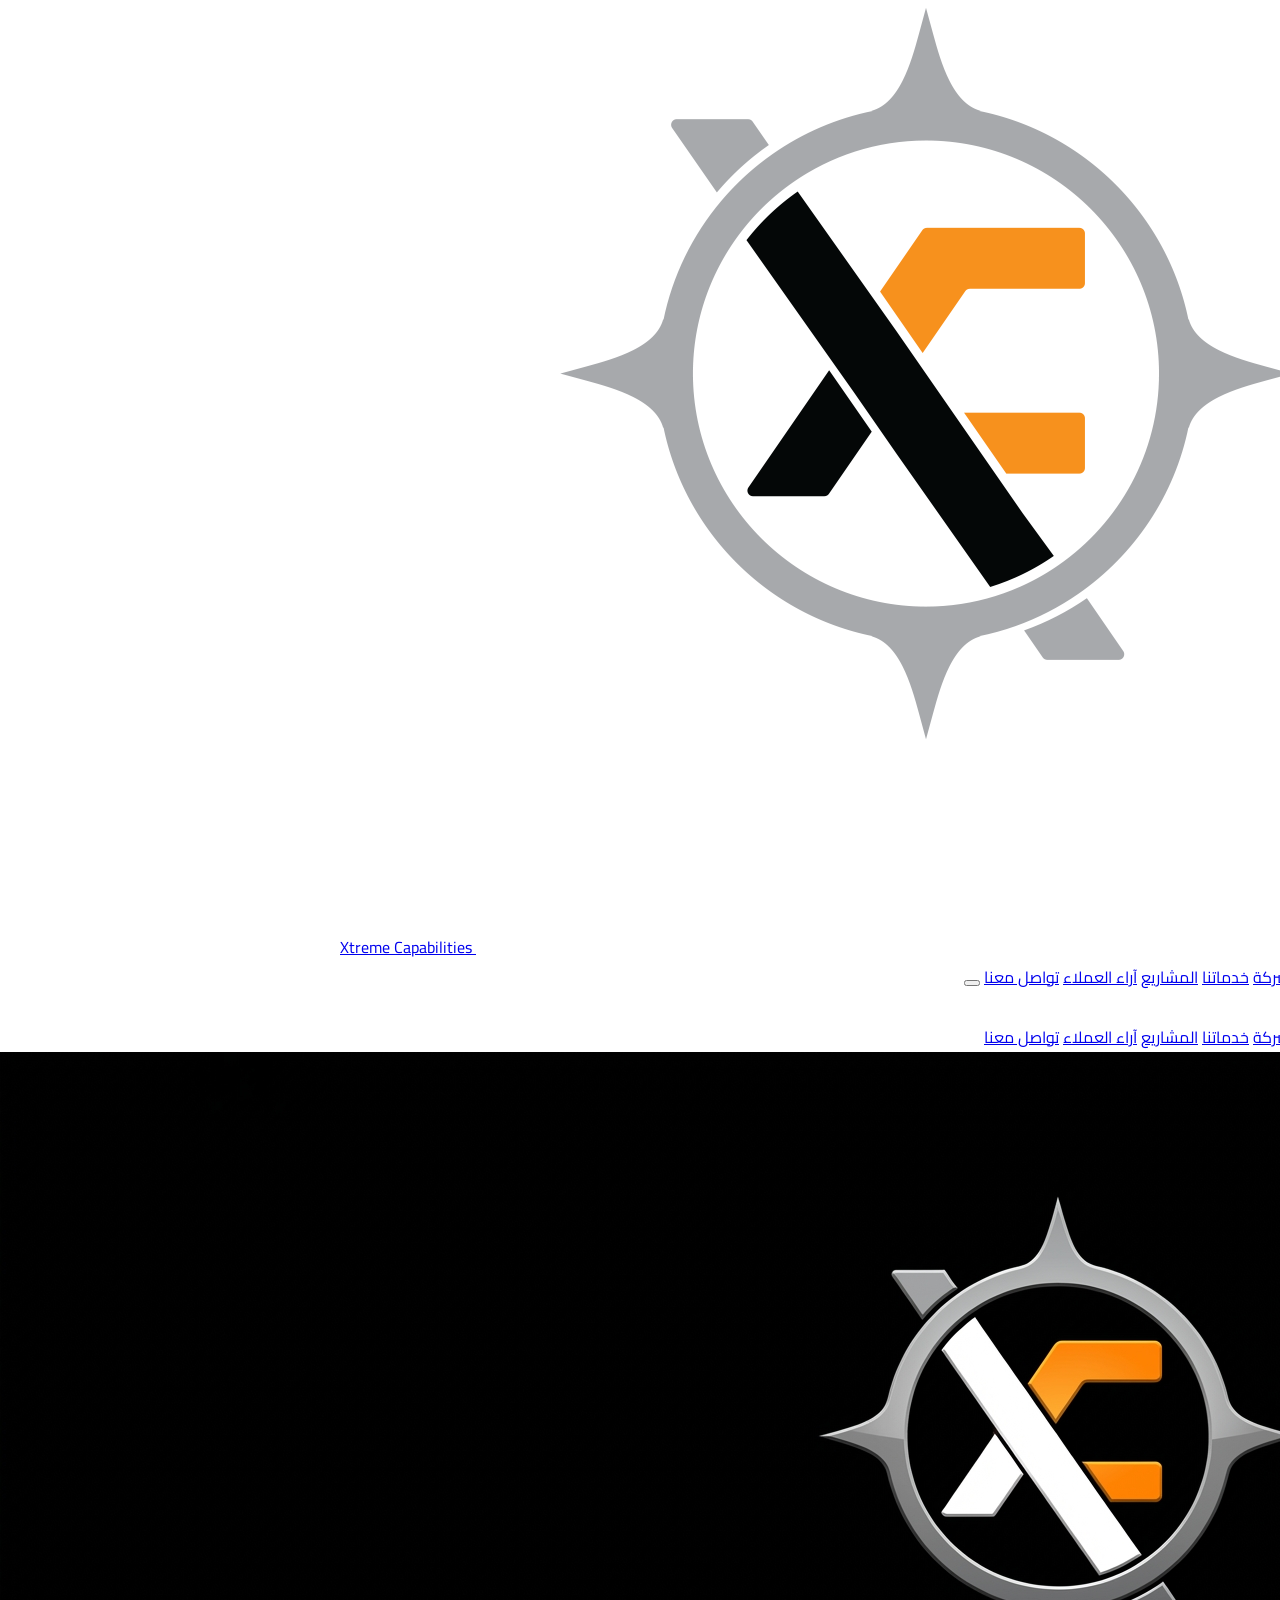
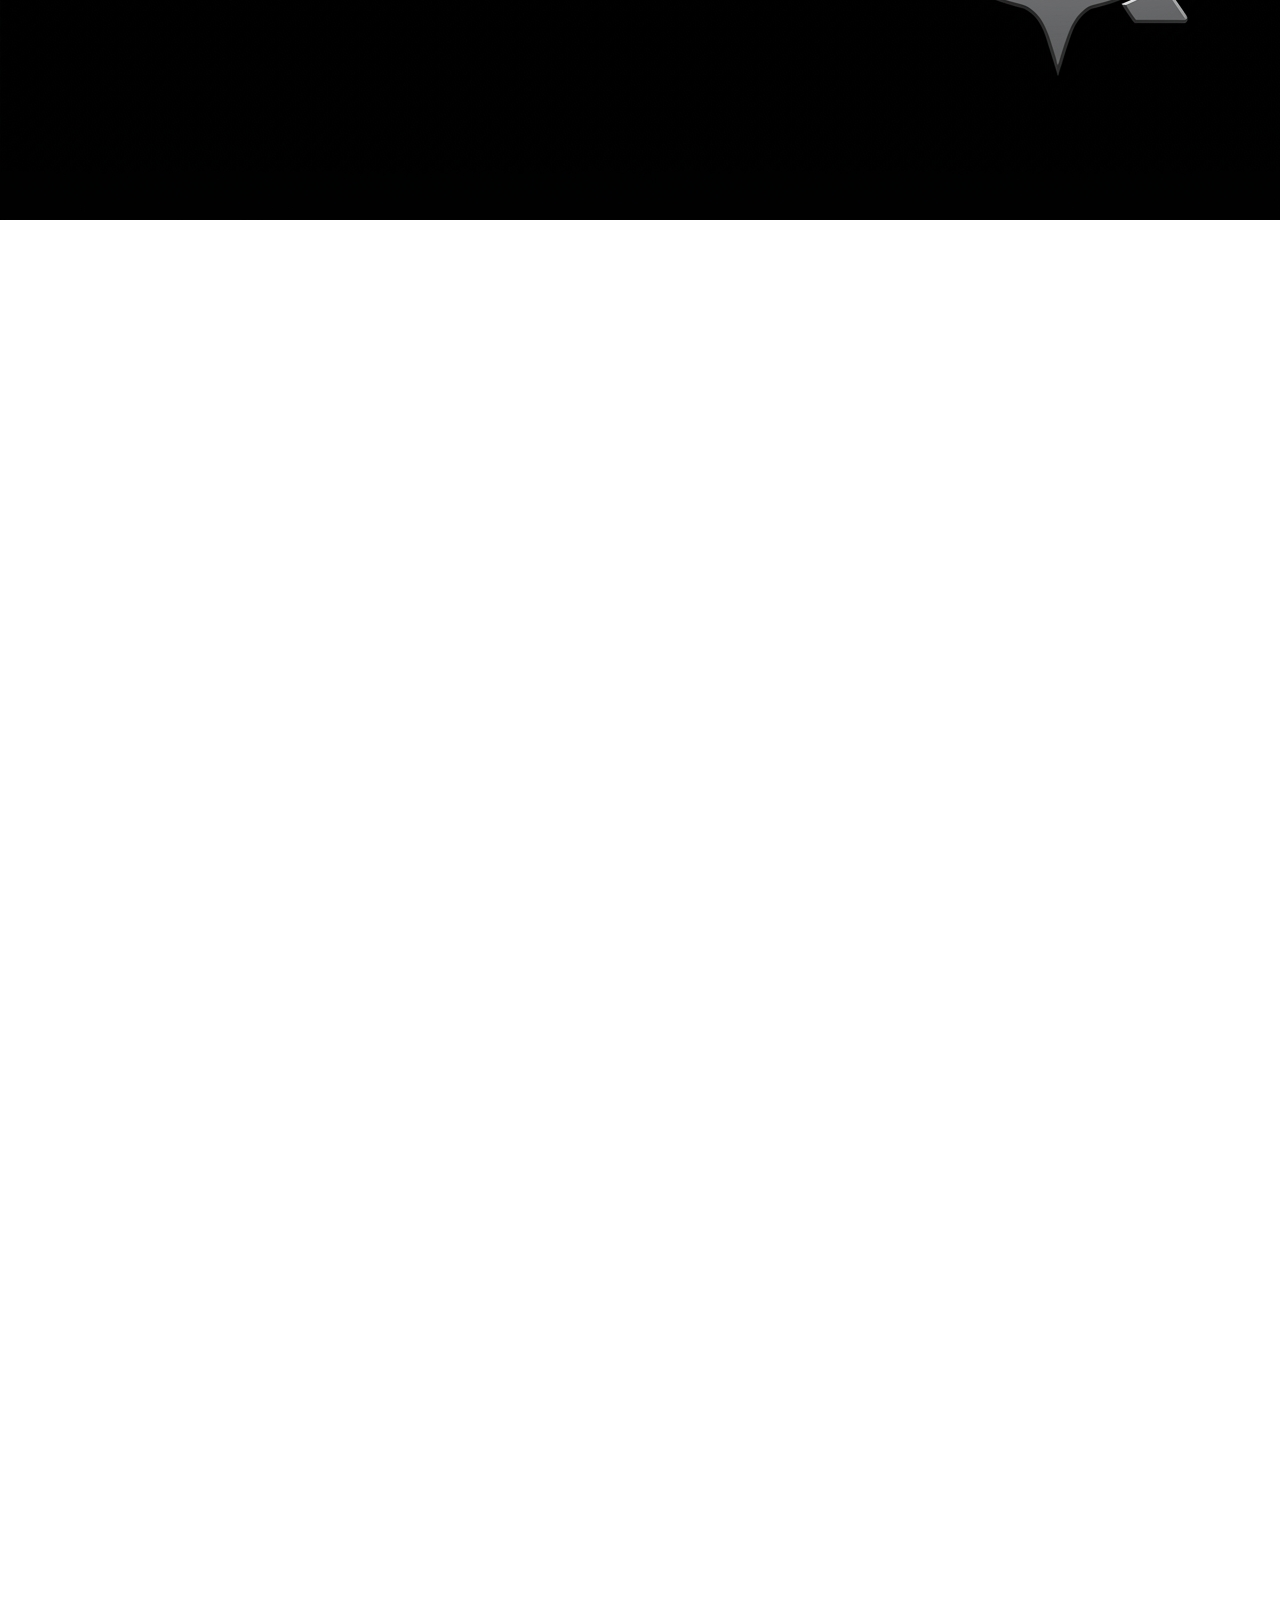
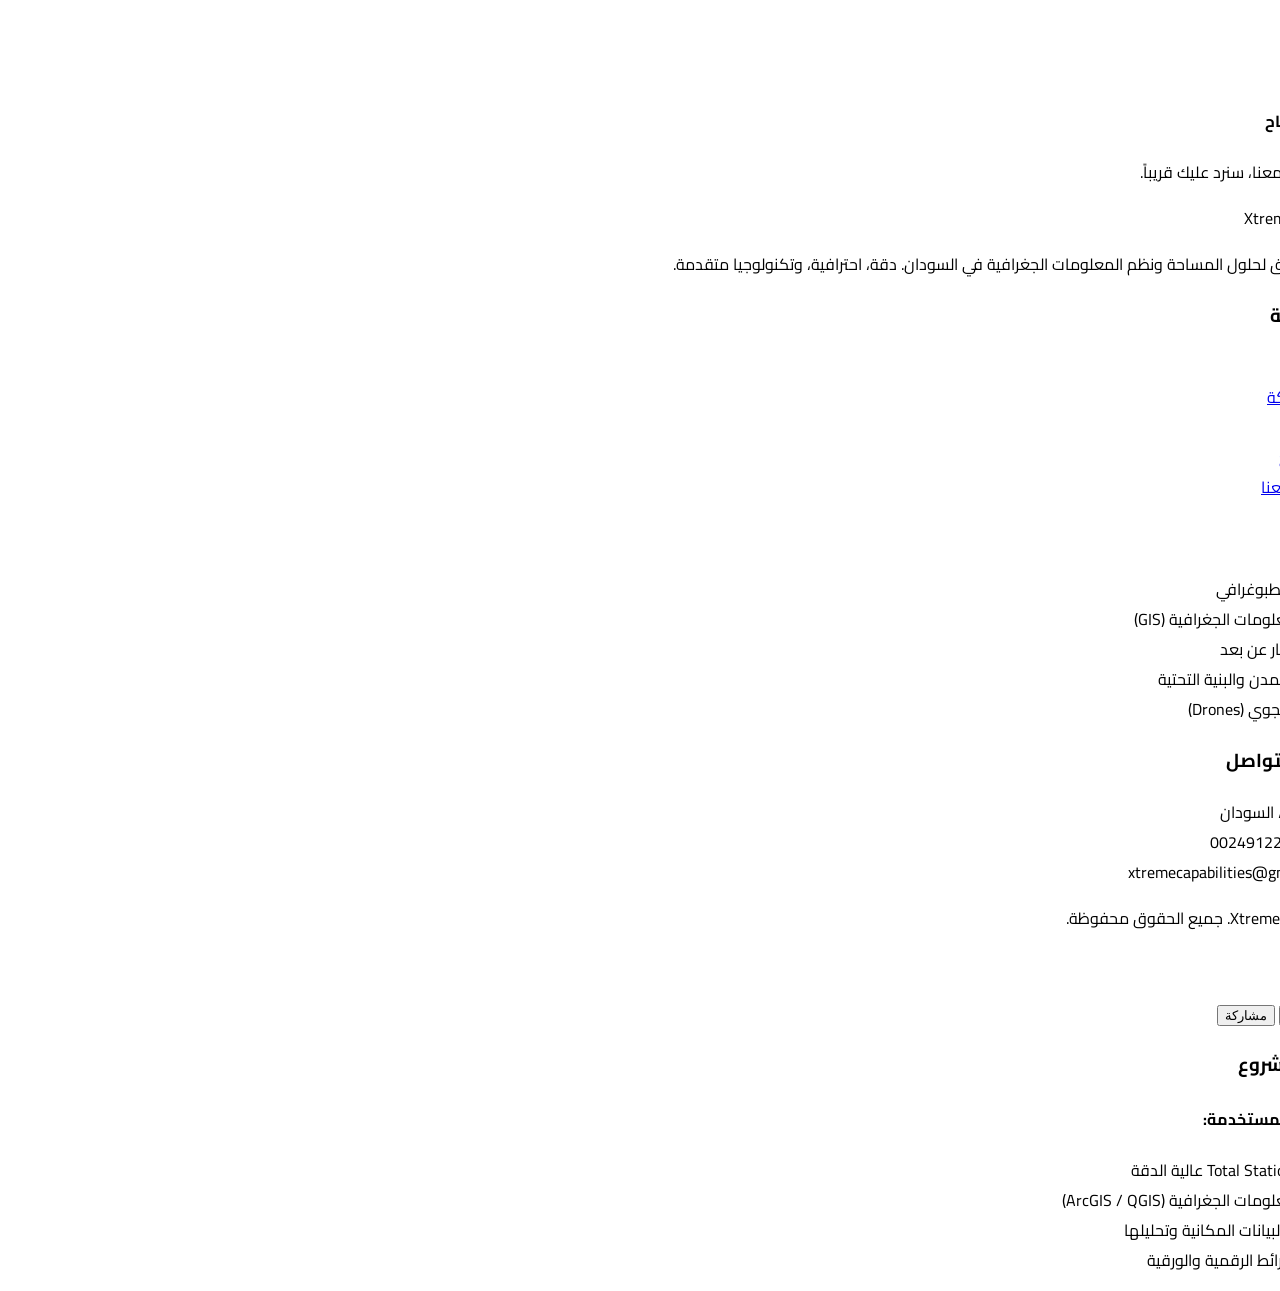
==== index.html @ cca434f8 "xc" ====
<!DOCTYPE html>
<html lang="ar" dir="rtl">
<head>
    <meta charset="UTF-8">
    <meta name="viewport" content="width=device-width, initial-scale=1.0">
    <title>Xtreme Capabilities - للمساحة ونظم المعلومات الجغرافية</title>
    
    <!-- Tailwind CSS -->
    <script src="https://cdn.tailwindcss.com"></script>
    <script>
        tailwind.config = {
            darkMode: 'class',
            theme: {
                extend: {
                    colors: {
                        blue: {
                            50: '#fff8ed',
                            100: '#ffefd6',
                            200: '#fed7aa',
                            300: '#fdba74',
                            400: '#fb923c',
                            500: '#f97316',
                            600: '#f49119', // Primary Orange
                            700: '#d67e12', // Darker Orange for hover
                            800: '#9a3412',
                            900: '#1f2937', // Dark Gray (replacing Navy Blue)
                        },
                        gray: {
                            50: '#f9fafb',
                            100: '#f3f4f6',
                            200: '#e5e7eb',
                            300: '#d1d5db',
                            400: '#aaa9ae', // The requested Gray
                            500: '#9ca3af',
                            600: '#4b5563',
                            700: '#374151',
                            800: '#1f2937',
                            900: '#111827',
                        }
                    }
                }
            }
        }
    </script>
    
    <!-- Google Fonts (Cairo) -->
    <link rel="preconnect" href="https://fonts.googleapis.com">
    <link rel="preconnect" href="https://fonts.gstatic.com" crossorigin>
    <link href="https://fonts.googleapis.com/css2?family=Cairo:wght@300;400;600;700;900&display=swap" rel="stylesheet">
    
    <!-- Custom Styles -->
    <link rel="stylesheet" href="style.css">
    
    <!-- Lucide Icons -->
    <script src="https://unpkg.com/lucide@latest"></script>
</head>
<body class="font-cairo text-gray-900 dark:text-white bg-white dark:bg-gray-950 overflow-x-hidden transition-colors duration-300">

    <!-- Header -->
    <header id="main-header" class="fixed top-0 left-0 right-0 z-50 transition-all duration-300 py-4 bg-white/90 dark:bg-gray-900/90 backdrop-blur-md">
        <div class="container mx-auto px-4 flex justify-between items-center">
            <a href="#" class="flex items-center gap-2 font-bold text-2xl text-blue-900 dark:text-white">
                <img src="logo.png" alt="Xtreme Capabilities" class="h-12 w-auto object-contain">
                <span>Xtreme Capabilities</span>
            </a>

            <!-- Desktop Nav -->
            <nav class="hidden md:flex items-center gap-8">
                <a href="#hero" class="nav-link text-gray-700 hover:text-blue-600 dark:text-gray-300 dark:hover:text-blue-500 font-medium transition-colors relative group">الرئيسية</a>
                <a href="#about" class="nav-link text-gray-700 hover:text-blue-600 dark:text-gray-300 dark:hover:text-blue-500 font-medium transition-colors relative group">عن الشركة</a>
                <a href="#services" class="nav-link text-gray-700 hover:text-blue-600 dark:text-gray-300 dark:hover:text-blue-500 font-medium transition-colors relative group">خدماتنا</a>
                <a href="#projects" class="nav-link text-gray-700 hover:text-blue-600 dark:text-gray-300 dark:hover:text-blue-500 font-medium transition-colors relative group">المشاريع</a>
                <a href="#testimonials" class="nav-link text-gray-700 hover:text-blue-600 dark:text-gray-300 dark:hover:text-blue-500 font-medium transition-colors relative group">آراء العملاء</a>
                <a href="#contact" class="nav-link text-gray-700 hover:text-blue-600 dark:text-gray-300 dark:hover:text-blue-500 font-medium transition-colors relative group">تواصل معنا</a>
                
                <!-- Dark Mode Toggle -->
                <button id="theme-toggle" class="p-2 rounded-full bg-gray-100 dark:bg-gray-800 text-gray-700 dark:text-yellow-400 transition-colors hover:bg-gray-200 dark:hover:bg-gray-700">
                    <i data-lucide="moon" class="w-5 h-5"></i>
                </button>
            </nav>

            <!-- Mobile Menu Button -->
            <div class="flex items-center gap-4 md:hidden">
                <button id="theme-toggle-mobile" class="p-2 rounded-full bg-gray-100 dark:bg-gray-800 text-gray-700 dark:text-yellow-400 transition-colors">
                    <i data-lucide="moon" class="w-5 h-5"></i>
                </button>
                <button id="menu-btn" class="text-gray-700 dark:text-white p-2">
                    <i data-lucide="menu" class="w-6 h-6"></i>
                </button>
            </div>
        </div>

        <!-- Mobile Nav -->
        <div id="mobile-menu" class="hidden absolute top-full left-0 right-0 bg-white dark:bg-gray-900 shadow-lg overflow-hidden md:hidden transition-all duration-300 border-t dark:border-gray-800">
            <div class="flex flex-col p-4 gap-4">
                <a href="#hero" class="mobile-link text-gray-700 dark:text-gray-300 hover:text-blue-600 font-medium p-2 border-b border-gray-100 dark:border-gray-800">الرئيسية</a>
                <a href="#about" class="mobile-link text-gray-700 dark:text-gray-300 hover:text-blue-600 font-medium p-2 border-b border-gray-100 dark:border-gray-800">عن الشركة</a>
                <a href="#services" class="mobile-link text-gray-700 dark:text-gray-300 hover:text-blue-600 font-medium p-2 border-b border-gray-100 dark:border-gray-800">خدماتنا</a>
                <a href="#projects" class="mobile-link text-gray-700 dark:text-gray-300 hover:text-blue-600 font-medium p-2 border-b border-gray-100 dark:border-gray-800">المشاريع</a>
                <a href="#testimonials" class="mobile-link text-gray-700 dark:text-gray-300 hover:text-blue-600 font-medium p-2 border-b border-gray-100 dark:border-gray-800">آراء العملاء</a>
                <a href="#contact" class="mobile-link text-gray-700 dark:text-gray-300 hover:text-blue-600 font-medium p-2">تواصل معنا</a>
            </div>
        </div>
    </header>

    <!-- Hero Section -->
    <section id="hero" class="relative h-screen flex items-center justify-center overflow-hidden">
        <div class="absolute inset-0 z-0">
            <img src="1.jpg" alt="Xtreme Capabilities Surveying" class="w-full h-full object-cover">
            <div class="absolute inset-0 bg-gradient-to-b from-black/60 via-black/40 to-black/70"></div>
        </div>

        <div class="container mx-auto px-4 relative z-10 text-center text-white">
            <div class="reveal fade-up delay-200">
                <h1 class="text-4xl md:text-6xl lg:text-7xl font-bold mb-6 leading-tight">
                    <span class="text-blue-400">Xtreme</span> Capabilities
                    <br>
                    <span class="text-2xl md:text-4xl font-light mt-2 block">For Engineering</span>
                </h1>
            </div>

            <p class="reveal fade-up delay-400 text-lg md:text-2xl text-gray-200 max-w-3xl mx-auto mb-10 leading-relaxed">
                هندسة بلا حدود و إمكانيات بلا توقف
            </p>

            <div class="reveal fade-up delay-600 flex flex-col sm:flex-row gap-4 justify-center">
                <a href="#projects" class="px-8 py-4 bg-blue-600 hover:bg-blue-700 text-white rounded-full font-bold text-lg transition-all transform hover:scale-105 shadow-lg hover:shadow-blue-500/30">
                    استكشف مشاريعنا
                </a>
                <a href="#contact" class="px-8 py-4 bg-transparent border-2 border-white hover:bg-white hover:text-blue-900 text-white rounded-full font-bold text-lg transition-all transform hover:scale-105">
                    تواصل معنا
                </a>
            </div>
        </div>

        <div class="absolute bottom-10 left-1/2 transform -translate-x-1/2 z-10 animate-bounce">
            <a href="#about" class="text-white/70 hover:text-white transition-colors">
                <i data-lucide="arrow-down" class="w-8 h-8"></i>
            </a>
        </div>
    </section>

    <!-- About Section -->
    <section id="about" class="py-20 bg-gray-50 dark:bg-gray-900 overflow-hidden">
        <div class="container mx-auto px-4">
            <div class="flex flex-col lg:flex-row gap-12 items-center">
                <!-- Text Content -->
                <div class="lg:w-1/2 reveal fade-right">
                    <div class="flex items-center gap-2 mb-4">
                        <span class="w-12 h-1 bg-blue-600 rounded-full"></span>
                        <span class="text-blue-600 font-bold uppercase tracking-wider">من نحن</span>
                    </div>
                    <h2 class="text-3xl md:text-4xl font-bold text-gray-900 dark:text-white mb-6 leading-tight">
                        Xtreme Capabilities الهندسية
                    </h2>
                    <p class="text-gray-600 dark:text-gray-300 text-lg leading-relaxed mb-6 text-justify">
                        شركة متخصصة في توفير حلول المساحة الأرضية ونظم المعلومات الجغرافية (GIS) المتكاملة، وتخدم قطاعاً واسعاً من الوزارات، الجهات الحكومية، المنظمات، الشركات الكبرى، والأفراد في جميع ولايات السودان.
                    </p>
                    <p class="text-gray-600 dark:text-gray-300 text-lg leading-relaxed mb-8 text-justify">
                        تأسست شركتنا على مبدأ الدقة المطلقة والموثوقية الهندسية. نحن نوظف أحدث أجهزة المسح الأرضي المعتمدة ونُدمجها مع تقنيات GIS المتقدمة، لتقديم بيانات مكانية دقيقة يمكن الاعتماد عليها في مراحل التخطيط، التصميم، والتنفيذ لمشاريع البنية التحتية والتنمية المختلفة.
                    </p>

                    <!-- Vision Box -->
                    <div class="bg-white dark:bg-gray-800 p-6 rounded-2xl shadow-lg border-r-4 border-blue-600 relative overflow-hidden group hover:shadow-xl transition-shadow">
                        <div class="absolute top-0 left-0 w-24 h-24 bg-blue-50 dark:bg-blue-900/20 rounded-br-full -z-0 transition-transform group-hover:scale-150 duration-500"></div>
                        <div class="relative z-10">
                            <div class="flex items-center gap-3 mb-3">
                                <i data-lucide="target" class="w-6 h-6 text-blue-600"></i>
                                <h3 class="text-xl font-bold text-gray-900 dark:text-white">رؤيتنا</h3>
                            </div>
                            <p class="text-gray-700 dark:text-gray-300 leading-relaxed">
                                أن نكون الشريك الموثوق والرائد في تقديم حلول البيانات المكانية الذكية والمتقدمة التي تدعم التنمية المستدامة والنهوض بالقطاع الهندسي في جميع أنحاء السودان.
                            </p>
                        </div>
                    </div>
                </div>

                <!-- Features -->
                <div class="lg:w-1/2 w-full reveal fade-left">
                    <div class="grid grid-cols-1 gap-6">
                        <div class="bg-white dark:bg-gray-800 p-6 rounded-xl shadow-md hover:shadow-xl transition-all duration-300 flex items-start gap-4 hover:-translate-y-1">
                            <div class="bg-blue-50 dark:bg-blue-900/20 p-3 rounded-lg shrink-0">
                                <i data-lucide="compass" class="w-10 h-10 text-blue-500"></i>
                            </div>
                            <div>
                                <h4 class="text-xl font-bold text-gray-900 dark:text-white mb-2">دقة متناهية</h4>
                                <p class="text-gray-600 dark:text-gray-300">نستخدم أحدث أجهزة المسح لضمان أعلى درجات الدقة في البيانات المكانية.</p>
                            </div>
                        </div>
                        <div class="bg-white dark:bg-gray-800 p-6 rounded-xl shadow-md hover:shadow-xl transition-all duration-300 flex items-start gap-4 hover:-translate-y-1">
                            <div class="bg-blue-50 dark:bg-blue-900/20 p-3 rounded-lg shrink-0">
                                <i data-lucide="layers" class="w-10 h-10 text-blue-500"></i>
                            </div>
                            <div>
                                <h4 class="text-xl font-bold text-gray-900 dark:text-white mb-2">تقنيات متكاملة</h4>
                                <p class="text-gray-600 dark:text-gray-300">دمج المسح الأرضي مع نظم المعلومات الجغرافية (GIS) لحلول شاملة.</p>
                            </div>
                        </div>
                        <div class="bg-white dark:bg-gray-800 p-6 rounded-xl shadow-md hover:shadow-xl transition-all duration-300 flex items-start gap-4 hover:-translate-y-1">
                            <div class="bg-blue-50 dark:bg-blue-900/20 p-3 rounded-lg shrink-0">
                                <i data-lucide="check-circle" class="w-10 h-10 text-blue-500"></i>
                            </div>
                            <div>
                                <h4 class="text-xl font-bold text-gray-900 dark:text-white mb-2">موثوقية هندسية</h4>
                                <p class="text-gray-600 dark:text-gray-300">فريق من الخبراء والمتخصصين لضمان جودة وموثوقية المخرجات.</p>
                            </div>
                        </div>
                    </div>
                </div>
            </div>

            <!-- Strategic Pillars (Mission, Values, Goals) -->
            <div class="mt-20 grid grid-cols-1 md:grid-cols-3 gap-8">
                <!-- Mission -->
                <div class="reveal fade-up delay-100 bg-white dark:bg-gray-800 p-8 rounded-2xl shadow-lg border-t-4 border-blue-600 hover:shadow-xl transition-all duration-300 group">
                    <div class="w-14 h-14 bg-blue-50 dark:bg-blue-900/20 rounded-full flex items-center justify-center mb-6 group-hover:bg-blue-600 transition-colors">
                        <i data-lucide="flag" class="w-7 h-7 text-blue-600 group-hover:text-white transition-colors"></i>
                    </div>
                    <h3 class="text-2xl font-bold text-gray-900 dark:text-white mb-4">الرسالة</h3>
                    <p class="text-gray-600 dark:text-gray-300 leading-relaxed">
                        تزويد عملائنا بأدق البيانات المكانية وخدمات GIS المبتكرة والموثوقة، من خلال فريق عمل هندسي متخصص والالتزام بأعلى معايير الجودة العالمية والمحلية.
                    </p>
                </div>

                <!-- Values -->
                <div class="reveal fade-up delay-200 bg-white dark:bg-gray-800 p-8 rounded-2xl shadow-lg border-t-4 border-blue-600 hover:shadow-xl transition-all duration-300 group">
                    <div class="w-14 h-14 bg-blue-50 dark:bg-blue-900/20 rounded-full flex items-center justify-center mb-6 group-hover:bg-blue-600 transition-colors">
                        <i data-lucide="diamond" class="w-7 h-7 text-blue-600 group-hover:text-white transition-colors"></i>
                    </div>
                    <h3 class="text-2xl font-bold text-gray-900 dark:text-white mb-4">قيمنا</h3>
                    <ul class="space-y-3 text-gray-600 dark:text-gray-300">
                        <li class="flex items-start gap-2">
                            <i data-lucide="check" class="w-5 h-5 text-blue-500 mt-1 shrink-0"></i>
                            <span><strong>الدقة:</strong> التزام مطلق بالمعايير الهندسية.</span>
                        </li>
                        <li class="flex items-start gap-2">
                            <i data-lucide="check" class="w-5 h-5 text-blue-500 mt-1 shrink-0"></i>
                            <span><strong>الانتشار:</strong> تقديم الخدمات في جميع ولايات السودان.</span>
                        </li>
                        <li class="flex items-start gap-2">
                            <i data-lucide="check" class="w-5 h-5 text-blue-500 mt-1 shrink-0"></i>
                            <span><strong>الموثوقية:</strong> نتائج يمكن الاعتماد عليها.</span>
                        </li>
                        <li class="flex items-start gap-2">
                            <i data-lucide="check" class="w-5 h-5 text-blue-500 mt-1 shrink-0"></i>
                            <span><strong>الشراكة:</strong> العمل يداً بيد مع العميل.</span>
                        </li>
                    </ul>
                </div>

                <!-- Strategic Goals -->
                <div class="reveal fade-up delay-300 bg-white dark:bg-gray-800 p-8 rounded-2xl shadow-lg border-t-4 border-blue-600 hover:shadow-xl transition-all duration-300 group">
                    <div class="w-14 h-14 bg-blue-50 dark:bg-blue-900/20 rounded-full flex items-center justify-center mb-6 group-hover:bg-blue-600 transition-colors">
                        <i data-lucide="trending-up" class="w-7 h-7 text-blue-600 group-hover:text-white transition-colors"></i>
                    </div>
                    <h3 class="text-2xl font-bold text-gray-900 dark:text-white mb-4">الأهداف الاستراتيجية</h3>
                    <ul class="space-y-3 text-gray-600 dark:text-gray-300">
                        <li class="flex items-start gap-2">
                            <i data-lucide="target" class="w-5 h-5 text-blue-500 mt-1 shrink-0"></i>
                            <span><strong>الريادة التقنية:</strong> قيادة الابتكار وتبني أحدث التقنيات.</span>
                        </li>
                        <li class="flex items-start gap-2">
                            <i data-lucide="target" class="w-5 h-5 text-blue-500 mt-1 shrink-0"></i>
                            <span><strong>الأداء الفائق:</strong> تحقيق أعلى مستويات الكفاءة والجودة.</span>
                        </li>
                        <li class="flex items-start gap-2">
                            <i data-lucide="target" class="w-5 h-5 text-blue-500 mt-1 shrink-0"></i>
                            <span><strong>تطوير الكفاءات:</strong> رفع مهارات الكوادر الهندسية.</span>
                        </li>
                    </ul>
                </div>
            </div>

        </div>
    </section>

    <!-- Services Section -->
    <section id="services" class="py-20 bg-white dark:bg-gray-950">
        <div class="container mx-auto px-4">
            <div class="text-center mb-16 reveal fade-up">
                <span class="text-blue-600 font-bold uppercase tracking-wider">خدماتنا</span>
                <h2 class="text-3xl md:text-5xl font-bold text-gray-900 dark:text-white mt-2 mb-4">ماذا نقدم</h2>
                <div class="w-24 h-1 bg-blue-600 mx-auto rounded-full"></div>
            </div>
            
            <div class="grid grid-cols-1 md:grid-cols-2 lg:grid-cols-4 gap-8">
                <!-- Service 1 -->
                <div class="reveal fade-up delay-100 p-8 bg-gray-50 dark:bg-gray-800 rounded-xl hover:bg-blue-50 dark:hover:bg-gray-700 transition-colors border border-gray-100 dark:border-gray-700 hover:border-blue-100 text-center group">
                    <div class="w-16 h-16 bg-white dark:bg-gray-700 rounded-full shadow-md flex items-center justify-center mx-auto mb-6 group-hover:scale-110 transition-transform">
                        <i data-lucide="map-pin" class="w-8 h-8 text-blue-600"></i>
                    </div>
                    <h3 class="text-xl font-bold text-gray-900 dark:text-white mb-3">المسح الأرضي</h3>
                    <p class="text-gray-600 dark:text-gray-300">استخدام أحدث أجهزة Total Station و GPS لدقة عالية.</p>
                </div>
                <!-- Service 2 -->
                <div class="reveal fade-up delay-200 p-8 bg-gray-50 dark:bg-gray-800 rounded-xl hover:bg-blue-50 dark:hover:bg-gray-700 transition-colors border border-gray-100 dark:border-gray-700 hover:border-blue-100 text-center group">
                    <div class="w-16 h-16 bg-white dark:bg-gray-700 rounded-full shadow-md flex items-center justify-center mx-auto mb-6 group-hover:scale-110 transition-transform">
                        <i data-lucide="globe" class="w-8 h-8 text-blue-600"></i>
                    </div>
                    <h3 class="text-xl font-bold text-gray-900 dark:text-white mb-3">نظم GIS</h3>
                    <p class="text-gray-600 dark:text-gray-300">بناء قواعد بيانات جغرافية وتحليل مكاني متقدم.</p>
                </div>
                <!-- Service 3 -->
                <div class="reveal fade-up delay-300 p-8 bg-gray-50 dark:bg-gray-800 rounded-xl hover:bg-blue-50 dark:hover:bg-gray-700 transition-colors border border-gray-100 dark:border-gray-700 hover:border-blue-100 text-center group">
                    <div class="w-16 h-16 bg-white dark:bg-gray-700 rounded-full shadow-md flex items-center justify-center mx-auto mb-6 group-hover:scale-110 transition-transform">
                        <i data-lucide="satellite" class="w-8 h-8 text-blue-600"></i>
                    </div>
                    <h3 class="text-xl font-bold text-gray-900 dark:text-white mb-3">الاستشعار عن بعد</h3>
                    <p class="text-gray-600 dark:text-gray-300">تحليل صور الأقمار الصناعية والمسح الجوي.</p>
                </div>
                <!-- Service 4 -->
                <div class="reveal fade-up delay-400 p-8 bg-gray-50 dark:bg-gray-800 rounded-xl hover:bg-blue-50 dark:hover:bg-gray-700 transition-colors border border-gray-100 dark:border-gray-700 hover:border-blue-100 text-center group">
                    <div class="w-16 h-16 bg-white dark:bg-gray-700 rounded-full shadow-md flex items-center justify-center mx-auto mb-6 group-hover:scale-110 transition-transform">
                        <i data-lucide="hard-hat" class="w-8 h-8 text-blue-600"></i>
                    </div>
                    <h3 class="text-xl font-bold text-gray-900 dark:text-white mb-3">الاستشارات الهندسية</h3>
                    <p class="text-gray-600 dark:text-gray-300">دعم فني واستشاري لمشاريع البنية التحتية.</p>
                </div>
            </div>
        </div>
    </section>

    <!-- Projects Section -->
    <section id="projects" class="py-20 bg-white dark:bg-gray-950">
        <div class="container mx-auto px-4">
            <div class="text-center mb-16 reveal fade-up">
                <span class="text-blue-600 font-bold uppercase tracking-wider">أعمالنا</span>
                <h2 class="text-3xl md:text-5xl font-bold text-gray-900 dark:text-white mt-2 mb-4">مشاريع مميزة</h2>
                <div class="w-24 h-1 bg-blue-600 mx-auto rounded-full"></div>
                <p class="text-gray-600 dark:text-gray-300 mt-6 max-w-2xl mx-auto text-lg">
                    نماذج من مشاريعنا الناجحة في مجالات المساحة، نظم المعلومات الجغرافية، والتخطيط العمراني.
                </p>
            </div>

            <!-- Projects Grid Container (Populated by JS) -->
            <div id="projects-grid" class="grid grid-cols-1 md:grid-cols-2 lg:grid-cols-3 gap-8">
                <!-- Projects will be inserted here by script.js -->
            </div>

            <div class="text-center mt-12 reveal fade-up">
                <a href="projects.html" class="inline-block px-8 py-3 border-2 border-blue-600 text-blue-600 rounded-full font-bold hover:bg-blue-600 hover:text-white transition-all duration-300">
                    عرض جميع المشاريع
                </a>
            </div>
        </div>
    </section>

    <!-- Testimonials Section -->
    <section id="testimonials" class="py-20 bg-blue-900 text-white relative overflow-hidden">
        <!-- Decorative Elements -->
        <div class="absolute top-0 left-0 w-64 h-64 bg-blue-500/20 rounded-full blur-3xl -translate-x-1/2 -translate-y-1/2"></div>
        <div class="absolute bottom-0 right-0 w-96 h-96 bg-purple-500/20 rounded-full blur-3xl translate-x-1/3 translate-y-1/3"></div>

        <div class="container mx-auto px-4 relative z-10">
            <div class="text-center mb-16 reveal fade-up">
                <span class="text-blue-300 font-bold uppercase tracking-wider">شهادات</span>
                <h2 class="text-3xl md:text-5xl font-bold mt-2 mb-4">ماذا يقول عملاؤنا</h2>
                <div class="w-24 h-1 bg-blue-400 mx-auto rounded-full"></div>
            </div>

            <!-- Testimonials Grid (Populated by JS) -->
            <div id="testimonials-grid" class="grid grid-cols-1 md:grid-cols-3 gap-8">
                <!-- Testimonials will be inserted here by script.js -->
            </div>
        </div>
    </section>

    <!-- Contact Section -->
    <section id="contact" class="py-20 bg-gray-50 dark:bg-gray-900">
        <div class="container mx-auto px-4">
            <div class="text-center mb-16 reveal fade-up">
                <span class="text-blue-600 font-bold uppercase tracking-wider">تواصل معنا</span>
                <h2 class="text-3xl md:text-5xl font-bold text-gray-900 dark:text-white mt-2 mb-4">نحن هنا لخدمتك</h2>
                <div class="w-24 h-1 bg-blue-600 mx-auto rounded-full"></div>
                <p class="text-gray-600 dark:text-gray-300 mt-6 max-w-2xl mx-auto text-lg">
                    هل لديك استفسار أو ترغب في بدء مشروع جديد؟ لا تتردد في التواصل معنا.
                </p>
            </div>

            <div class="grid grid-cols-1 lg:grid-cols-2 gap-12 items-start">
                <!-- Contact Info -->
                <div class="reveal fade-right space-y-8">
                    <div class="bg-white dark:bg-gray-800 p-8 rounded-2xl shadow-lg border border-gray-100 dark:border-gray-700">
                        <h3 class="text-2xl font-bold text-gray-900 dark:text-white mb-6">معلومات الاتصال</h3>
                        
                        <div class="space-y-6">
                            <div class="flex items-start gap-4">
                                <div class="w-12 h-12 bg-blue-50 dark:bg-blue-900/20 rounded-full flex items-center justify-center shrink-0">
                                    <i data-lucide="map-pin" class="w-6 h-6 text-blue-600"></i>
                                </div>
                                <div>
                                    <h4 class="font-bold text-gray-900 dark:text-white mb-1">العنوان</h4>
                                    <p class="text-gray-600 dark:text-gray-300">الخرطوم، السودان</p>
                                </div>
                            </div>

                            <div class="flex items-start gap-4">
                                <div class="w-12 h-12 bg-blue-50 dark:bg-blue-900/20 rounded-full flex items-center justify-center shrink-0">
                                    <i data-lucide="phone" class="w-6 h-6 text-blue-600"></i>
                                </div>
                                <div>
                                    <h4 class="font-bold text-gray-900 dark:text-white mb-1">الهاتف</h4>
                                    <p class="text-gray-600 dark:text-gray-300" dir="ltr">00249122477299</p>
                                    <p class="text-gray-600 dark:text-gray-300" dir="ltr">00249922719000</p>
                                </div>
                            </div>

                            <div class="flex items-start gap-4">
                                <div class="w-12 h-12 bg-blue-50 dark:bg-blue-900/20 rounded-full flex items-center justify-center shrink-0">
                                    <i data-lucide="mail" class="w-6 h-6 text-blue-600"></i>
                                </div>
                                <div>
                                    <h4 class="font-bold text-gray-900 dark:text-white mb-1">البريد الإلكتروني</h4>
                                    <p class="text-gray-600 dark:text-gray-300">xtremecapabilities@gmail.com</p>
                                </div>
                            </div>
                        </div>

                        <div class="mt-8 pt-8 border-t border-gray-100 dark:border-gray-700">
                            <h4 class="font-bold text-gray-900 dark:text-white mb-4">تابعنا على</h4>
                            <div class="flex gap-4">
                                <a href="#" class="w-10 h-10 bg-gray-100 dark:bg-gray-700 rounded-full flex items-center justify-center hover:bg-blue-600 hover:text-white transition-all">
                                    <i data-lucide="facebook" class="w-5 h-5"></i>
                                </a>
                                <a href="#" class="w-10 h-10 bg-gray-100 dark:bg-gray-700 rounded-full flex items-center justify-center hover:bg-blue-400 hover:text-white transition-all">
                                    <i data-lucide="twitter" class="w-5 h-5"></i>
                                </a>
                                <a href="#" class="w-10 h-10 bg-gray-100 dark:bg-gray-700 rounded-full flex items-center justify-center hover:bg-blue-700 hover:text-white transition-all">
                                    <i data-lucide="linkedin" class="w-5 h-5"></i>
                                </a>
                            </div>
                        </div>
                    </div>
                </div>

                <!-- Contact Form -->
                <div class="reveal fade-left bg-white dark:bg-gray-800 p-8 rounded-2xl shadow-lg border border-gray-100 dark:border-gray-700">
                    <h3 class="text-2xl font-bold text-gray-900 dark:text-white mb-6">أرسل لنا رسالة</h3>
                    <form id="contact-form" class="space-y-6">
                        <div class="grid grid-cols-1 md:grid-cols-2 gap-6">
                            <div>
                                <label for="name" class="block text-sm font-medium text-gray-700 dark:text-gray-300 mb-2">الاسم الكامل</label>
                                <input type="text" id="name" required class="w-full px-4 py-3 rounded-lg border border-gray-300 dark:border-gray-600 bg-white dark:bg-gray-700 text-gray-900 dark:text-white focus:border-blue-500 focus:ring-2 focus:ring-blue-200 outline-none transition-all" placeholder="أدخل اسمك">
                            </div>
                            <div>
                                <label for="email" class="block text-sm font-medium text-gray-700 dark:text-gray-300 mb-2">البريد الإلكتروني</label>
                                <input type="email" id="email" required class="w-full px-4 py-3 rounded-lg border border-gray-300 dark:border-gray-600 bg-white dark:bg-gray-700 text-gray-900 dark:text-white focus:border-blue-500 focus:ring-2 focus:ring-blue-200 outline-none transition-all" placeholder="example@domain.com">
                            </div>
                        </div>

                        <div>
                            <label for="subject" class="block text-sm font-medium text-gray-700 dark:text-gray-300 mb-2">الموضوع</label>
                            <input type="text" id="subject" required class="w-full px-4 py-3 rounded-lg border border-gray-300 dark:border-gray-600 bg-white dark:bg-gray-700 text-gray-900 dark:text-white focus:border-blue-500 focus:ring-2 focus:ring-blue-200 outline-none transition-all" placeholder="عنوان الرسالة">
                        </div>

                        <div>
                            <label for="message" class="block text-sm font-medium text-gray-700 dark:text-gray-300 mb-2">الرسالة</label>
                            <textarea id="message" rows="5" required class="w-full px-4 py-3 rounded-lg border border-gray-300 dark:border-gray-600 bg-white dark:bg-gray-700 text-gray-900 dark:text-white focus:border-blue-500 focus:ring-2 focus:ring-blue-200 outline-none transition-all resize-none" placeholder="اكتب رسالتك هنا..."></textarea>
                        </div>

                        <button type="submit" class="w-full bg-blue-600 text-white font-bold py-4 rounded-lg hover:bg-blue-700 transition-all transform hover:-translate-y-1 shadow-lg hover:shadow-blue-500/30 flex items-center justify-center gap-2">
                            <span>إرسال الرسالة</span>
                            <i data-lucide="send" class="w-5 h-5"></i>
                        </button>
                    </form>
                </div>
            </div>
        </div>
    </section>

    <!-- Toast Notification -->
    <div id="toast" class="fixed bottom-5 left-5 z-50 transform translate-y-20 opacity-0 transition-all duration-300">
        <div class="bg-white border-r-4 border-green-500 shadow-xl rounded-lg p-4 flex items-center gap-3 min-w-[300px]">
            <div class="bg-green-100 p-2 rounded-full text-green-600">
                <i data-lucide="check" class="w-5 h-5"></i>
            </div>
            <div>
                <h4 class="font-bold text-gray-900 text-sm">تم الإرسال بنجاح</h4>
                <p class="text-gray-600 text-xs mt-1">شكراً لتواصلك معنا، سنرد عليك قريباً.</p>
            </div>
        </div>
    </div>

    <!-- Footer -->
    <footer id="main-footer" class="bg-gray-900 text-white pt-20 pb-10">
        <div class="container mx-auto px-4">
            <div class="grid grid-cols-1 md:grid-cols-2 lg:grid-cols-4 gap-12 mb-16">
                <!-- Company Info -->
                <div>
                    <div class="flex items-center gap-2 font-bold text-2xl mb-6">
                        <span>Xtreme Capabilities</span>
                    </div>
                    <p class="text-gray-400 leading-relaxed mb-6">
                        شريكك الموثوق لحلول المساحة ونظم المعلومات الجغرافية في السودان. دقة، احترافية، وتكنولوجيا متقدمة.
                    </p>
                    <div class="flex gap-4">
                        <a href="https://www.facebook.com/share/17ptzoYyz5/" class="w-10 h-10 bg-gray-800 rounded-full flex items-center justify-center hover:bg-blue-600 transition-colors">
                            <i data-lucide="facebook" class="w-5 h-5"></i>
                        </a>
                        <a href="https://x.com/XCapabilities?t=4H-Mz2hVcWTWhCo-mgmi4Q&s=09" class="w-10 h-10 bg-gray-800 rounded-full flex items-center justify-center hover:bg-blue-400 transition-colors">
                            <i data-lucide="twitter" class="w-5 h-5"></i>
                        </a>
                        <a href="https://www.linkedin.com/company/xcapabilities/?viewAsMember=true" class="w-10 h-10 bg-gray-800 rounded-full flex items-center justify-center hover:bg-blue-700 transition-colors">
                            <i data-lucide="linkedin" class="w-5 h-5"></i>
                        </a>
                        <a href="#" class="w-10 h-10 bg-gray-800 rounded-full flex items-center justify-center hover:bg-pink-600 transition-colors">
                            <i data-lucide="instagram" class="w-5 h-5"></i>
                        </a>
                    </div>
                </div>

                <!-- Quick Links -->
                <div>
                    <h3 class="text-xl font-bold mb-6 border-b border-gray-800 pb-2 inline-block">روابط سريعة</h3>
                    <ul class="space-y-3">
                        <li><a href="#hero" class="text-gray-400 hover:text-blue-500 transition-colors">الرئيسية</a></li>
                        <li><a href="#about" class="text-gray-400 hover:text-blue-500 transition-colors">عن الشركة</a></li>
                        <li><a href="#services" class="text-gray-400 hover:text-blue-500 transition-colors">خدماتنا</a></li>
                        <li><a href="#projects" class="text-gray-400 hover:text-blue-500 transition-colors">المشاريع</a></li>
                        <li><a href="#contact" class="text-gray-400 hover:text-blue-500 transition-colors">تواصل معنا</a></li>
                    </ul>
                </div>

                <!-- Services -->
                <div>
                    <h3 class="text-xl font-bold mb-6 border-b border-gray-800 pb-2 inline-block">خدماتنا</h3>
                    <ul class="space-y-3">
                        <li class="text-gray-400">المسح الطبوغرافي</li>
                        <li class="text-gray-400">نظم المعلومات الجغرافية (GIS)</li>
                        <li class="text-gray-400">الاستشعار عن بعد</li>
                        <li class="text-gray-400">تخطيط المدن والبنية التحتية</li>
                        <li class="text-gray-400">المسح الجوي (Drones)</li>
                    </ul>
                </div>

                <!-- Contact Info -->
                <div>
                    <h3 class="text-xl font-bold mb-6 border-b border-gray-800 pb-2 inline-block">معلومات التواصل</h3>
                    <ul class="space-y-4">
                        <li class="flex items-start gap-3">
                            <i data-lucide="map-pin" class="w-5 h-5 text-blue-500 mt-1 shrink-0"></i>
                            <span class="text-gray-400">الخرطوم،  السودان</span>
                        </li>
                        <li class="flex items-center gap-3">
                            <i data-lucide="phone" class="w-5 h-5 text-blue-500 shrink-0"></i>
                            <span class="text-gray-400">00249122477299</span>
                        </li>
                        <li class="flex items-center gap-3">
                            <i data-lucide="mail" class="w-5 h-5 text-blue-500 shrink-0"></i>
                            <span class="text-gray-400">xtremecapabilities@gmail.com</span>
                        </li>
                    </ul>
                </div>
            </div>

            <div class="border-t border-gray-800 pt-8 text-center text-gray-500 text-sm">
                <p>&copy; <span id="year"></span> Xtreme Capabilities. جميع الحقوق محفوظة.</p>
            </div>
        </div>
    </footer>

    <!-- Project Detail Modal -->
    <div id="project-modal" class="fixed inset-0 z-50 hidden items-center justify-center p-4 bg-black/80 backdrop-blur-sm opacity-0 transition-opacity duration-300">
        <div class="bg-white dark:bg-gray-800 rounded-2xl overflow-hidden max-w-4xl w-full max-h-[90vh] flex flex-col shadow-2xl transform scale-90 transition-transform duration-300" id="modal-content">
            <!-- Image Header -->
            <div class="relative h-64 md:h-96 shrink-0">
                <img id="modal-image" src="" alt="" class="w-full h-full object-cover">
                <button id="close-modal" class="absolute top-4 left-4 p-2 bg-black/50 hover:bg-black/70 text-white rounded-full transition-colors">
                    <i data-lucide="x" class="w-6 h-6"></i>
                </button>
                <div class="absolute bottom-0 left-0 right-0 bg-gradient-to-t from-black/80 to-transparent p-6">
                    <span id="modal-category" class="inline-block px-3 py-1 bg-blue-600 text-white text-xs font-bold rounded-full mb-2"></span>
                    <h2 id="modal-title" class="text-3xl font-bold text-white"></h2>
                </div>
            </div>

            <!-- Content -->
            <div class="p-6 md:p-8 overflow-y-auto">
                <div class="flex justify-between items-center mb-6 border-b border-gray-100 dark:border-gray-700 pb-4">
                    <div class="flex gap-4">
                        <button id="favorite-btn" class="flex items-center gap-2 px-4 py-2 rounded-lg transition-colors bg-gray-100 dark:bg-gray-700 text-gray-600 dark:text-gray-300 hover:bg-gray-200 dark:hover:bg-gray-600">
                            <i data-lucide="heart" class="w-5 h-5"></i>
                            <span id="favorite-text">إضافة للمفضلة</span>
                        </button>
                        <button class="flex items-center gap-2 px-4 py-2 bg-gray-100 dark:bg-gray-700 text-gray-600 dark:text-gray-300 rounded-lg hover:bg-gray-200 dark:hover:bg-gray-600 transition-colors">
                            <i data-lucide="share-2" class="w-5 h-5"></i>
                            <span>مشاركة</span>
                        </button>
                    </div>
                </div>

                <div class="prose max-w-none text-gray-700 dark:text-gray-300 leading-relaxed text-lg">
                    <h3 class="text-xl font-bold text-gray-900 dark:text-white mb-3">تفاصيل المشروع</h3>
                    <p id="modal-description"></p>
                    
                    <div class="mt-8 p-6 bg-blue-50 dark:bg-blue-900/20 rounded-xl border border-blue-100 dark:border-blue-900/30">
                        <h4 class="font-bold text-blue-900 dark:text-blue-300 mb-2">أبرز التقنيات المستخدمة:</h4>
                        <ul class="list-disc list-inside text-blue-800 dark:text-blue-400 space-y-1">
                            <li>أجهزة Total Station عالية الدقة</li>
                            <li>نظم المعلومات الجغرافية (ArcGIS / QGIS)</li>
                            <li>معالجة البيانات المكانية وتحليلها</li>
                            <li>إخراج الخرائط الرقمية والورقية</li>
                        </ul>
                    </div>
                </div>
            </div>
        </div>
    </div>

    <!-- Scripts -->
    <script src="script.js"></script>
</body>
</html>
---- style.css ----
/* Custom Font */
.font-cairo {
    font-family: 'Cairo', sans-serif;
}

/* Scrollbar */
::-webkit-scrollbar {
    width: 10px;
}

::-webkit-scrollbar-track {
    background: #f1f1f1;
}

::-webkit-scrollbar-thumb {
    background: #f49119;
    border-radius: 5px;
}

::-webkit-scrollbar-thumb:hover {
    background: #d67e12;
}

/* Animation Classes */
.reveal {
    opacity: 0;
    transition: all 0.8s cubic-bezier(0.5, 0, 0, 1);
}

.reveal.active {
    opacity: 1;
    transform: translateY(0);
}

.fade-up {
    transform: translateY(50px);
}

.fade-right {
    transform: translateX(50px);
}

.fade-left {
    transform: translateX(-50px);
}

/* Delays */
.delay-100 { transition-delay: 0.1s; }
.delay-200 { transition-delay: 0.2s; }
.delay-300 { transition-delay: 0.3s; }
.delay-400 { transition-delay: 0.4s; }
.delay-600 { transition-delay: 0.6s; }

/* Smooth Scroll */
html {
    scroll-behavior: smooth;
}
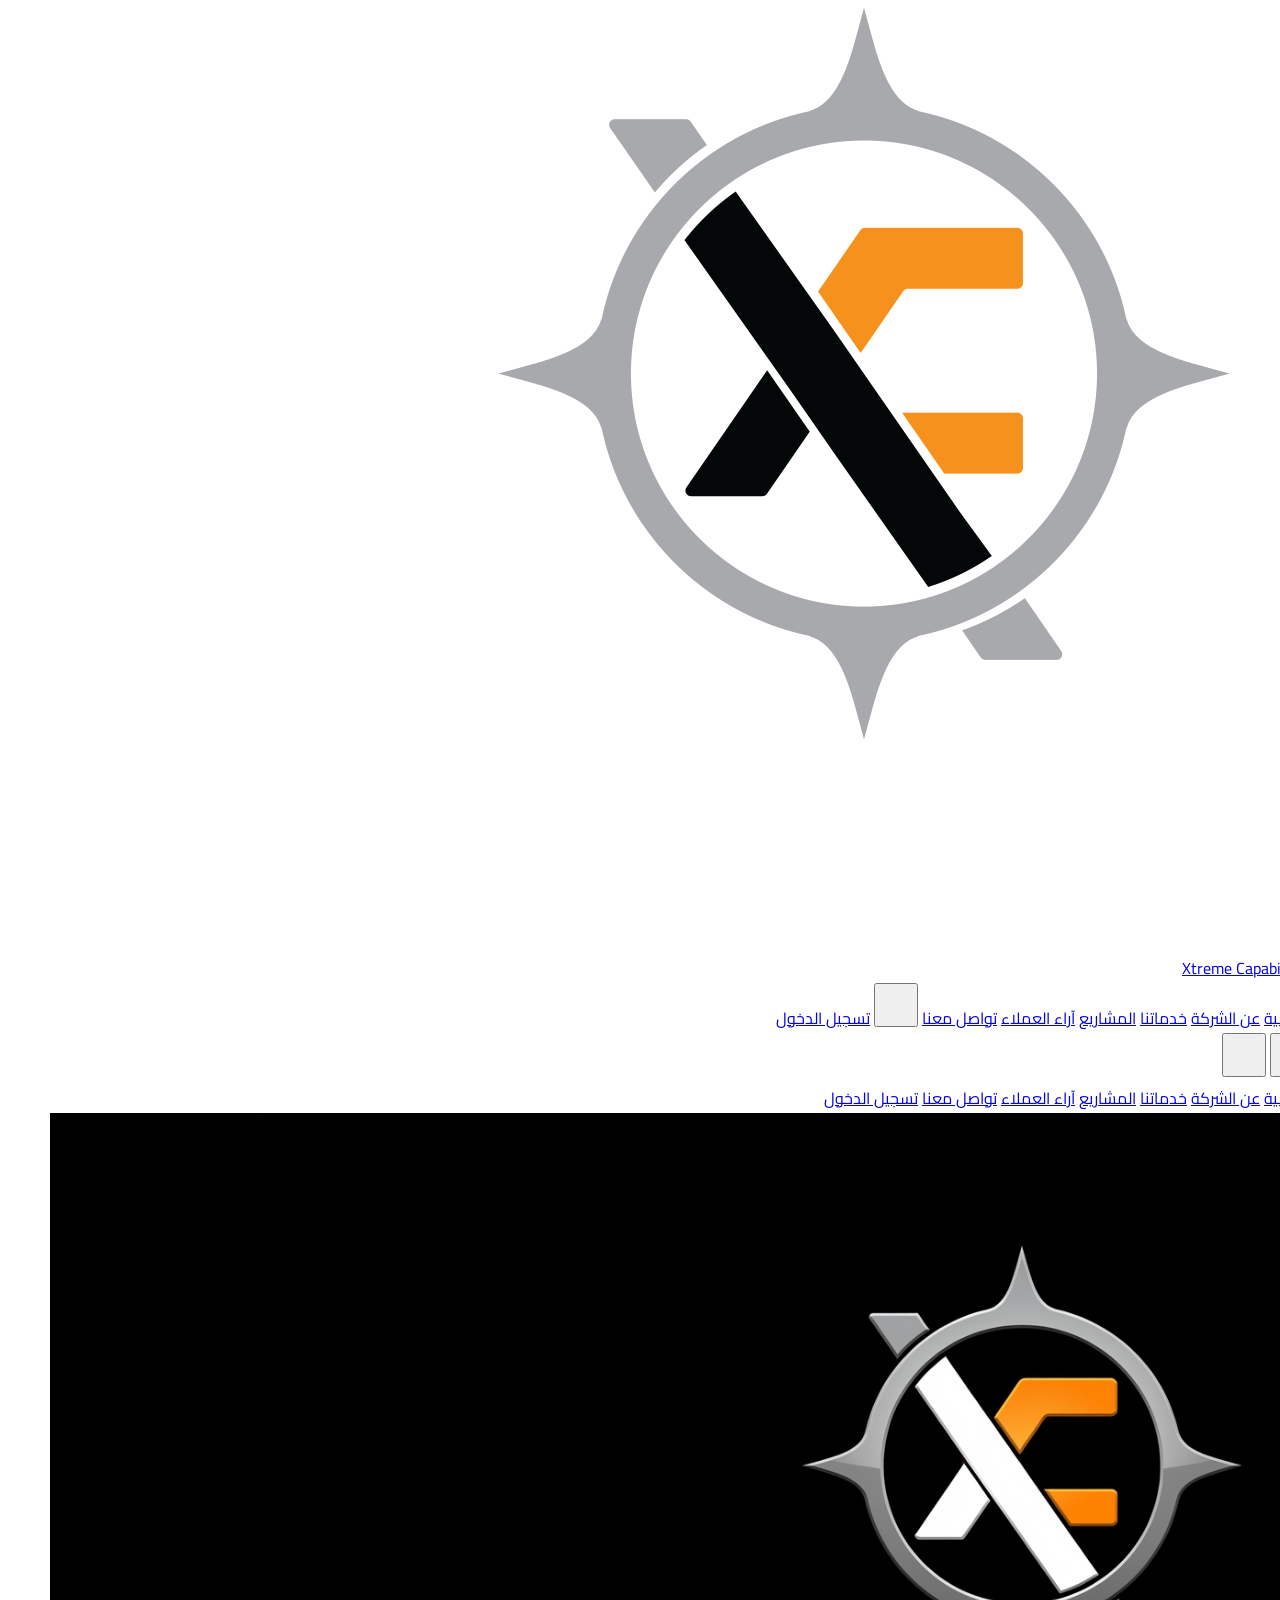
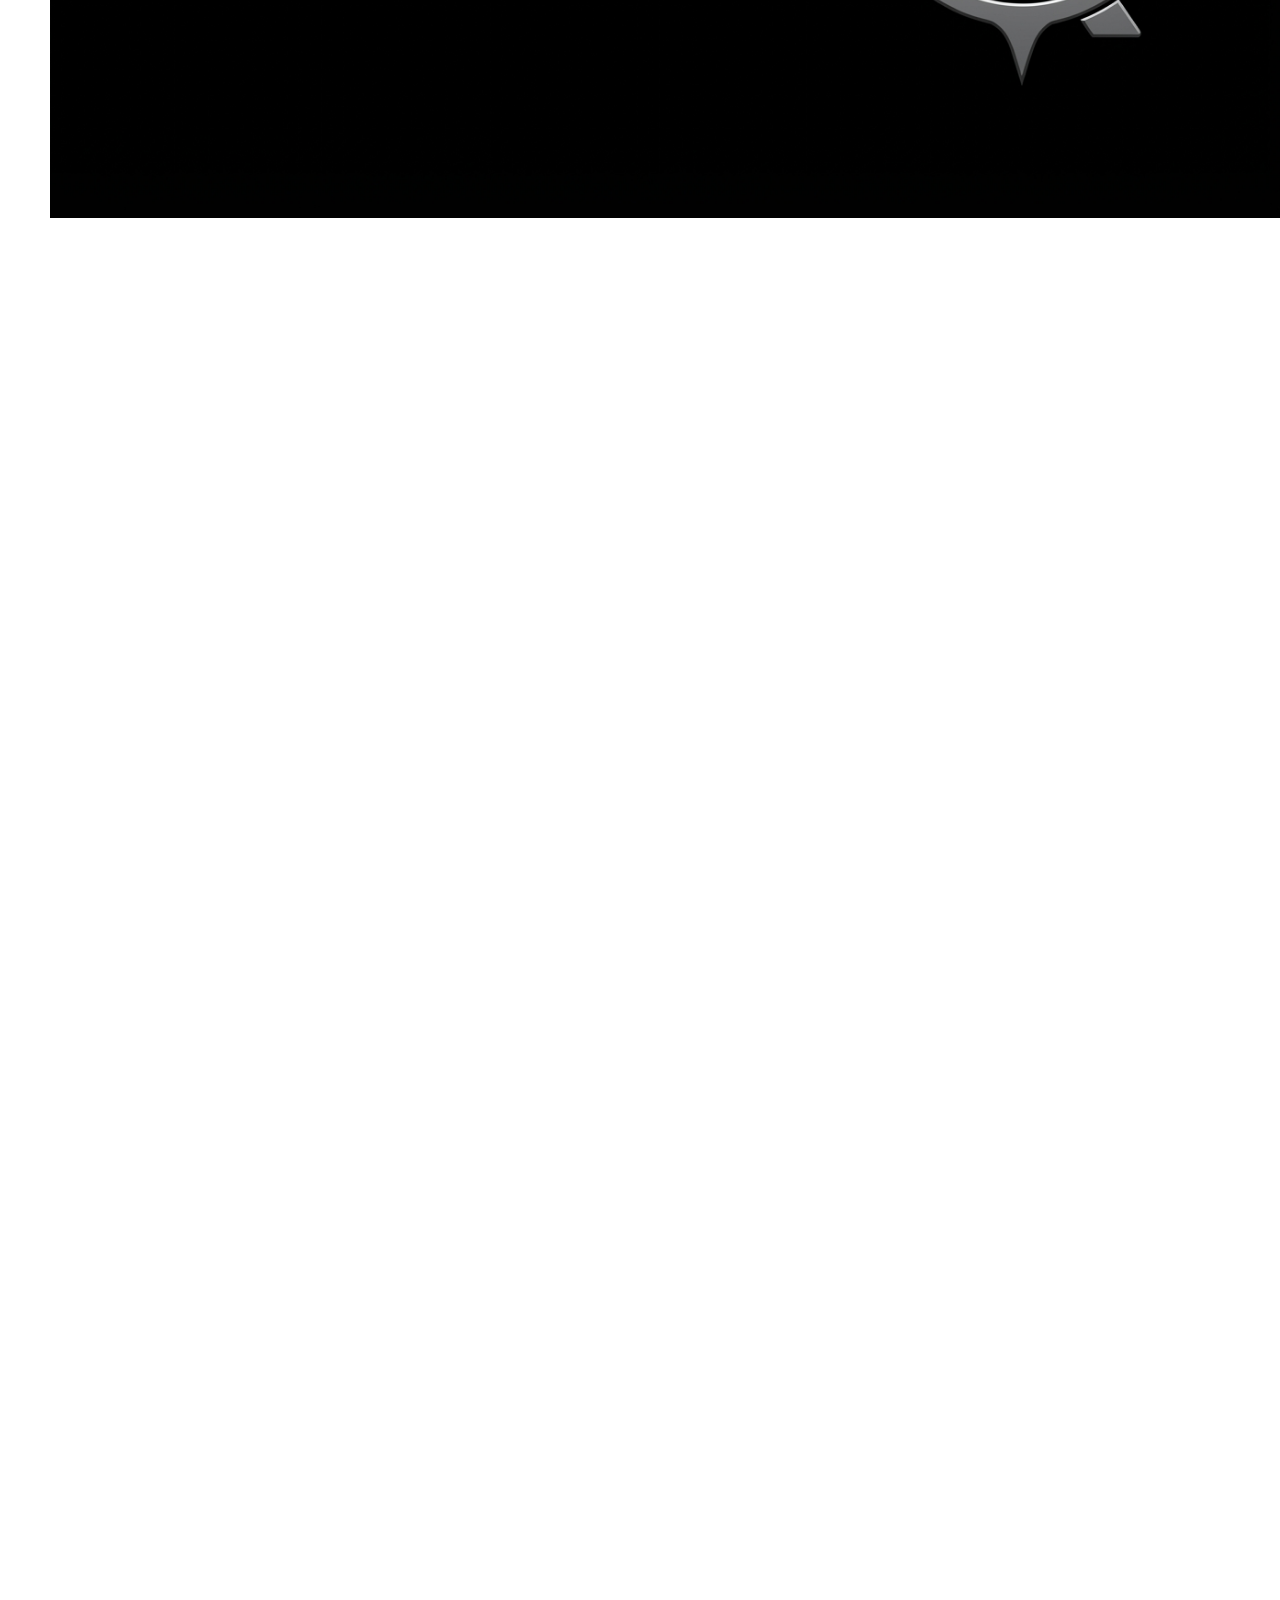
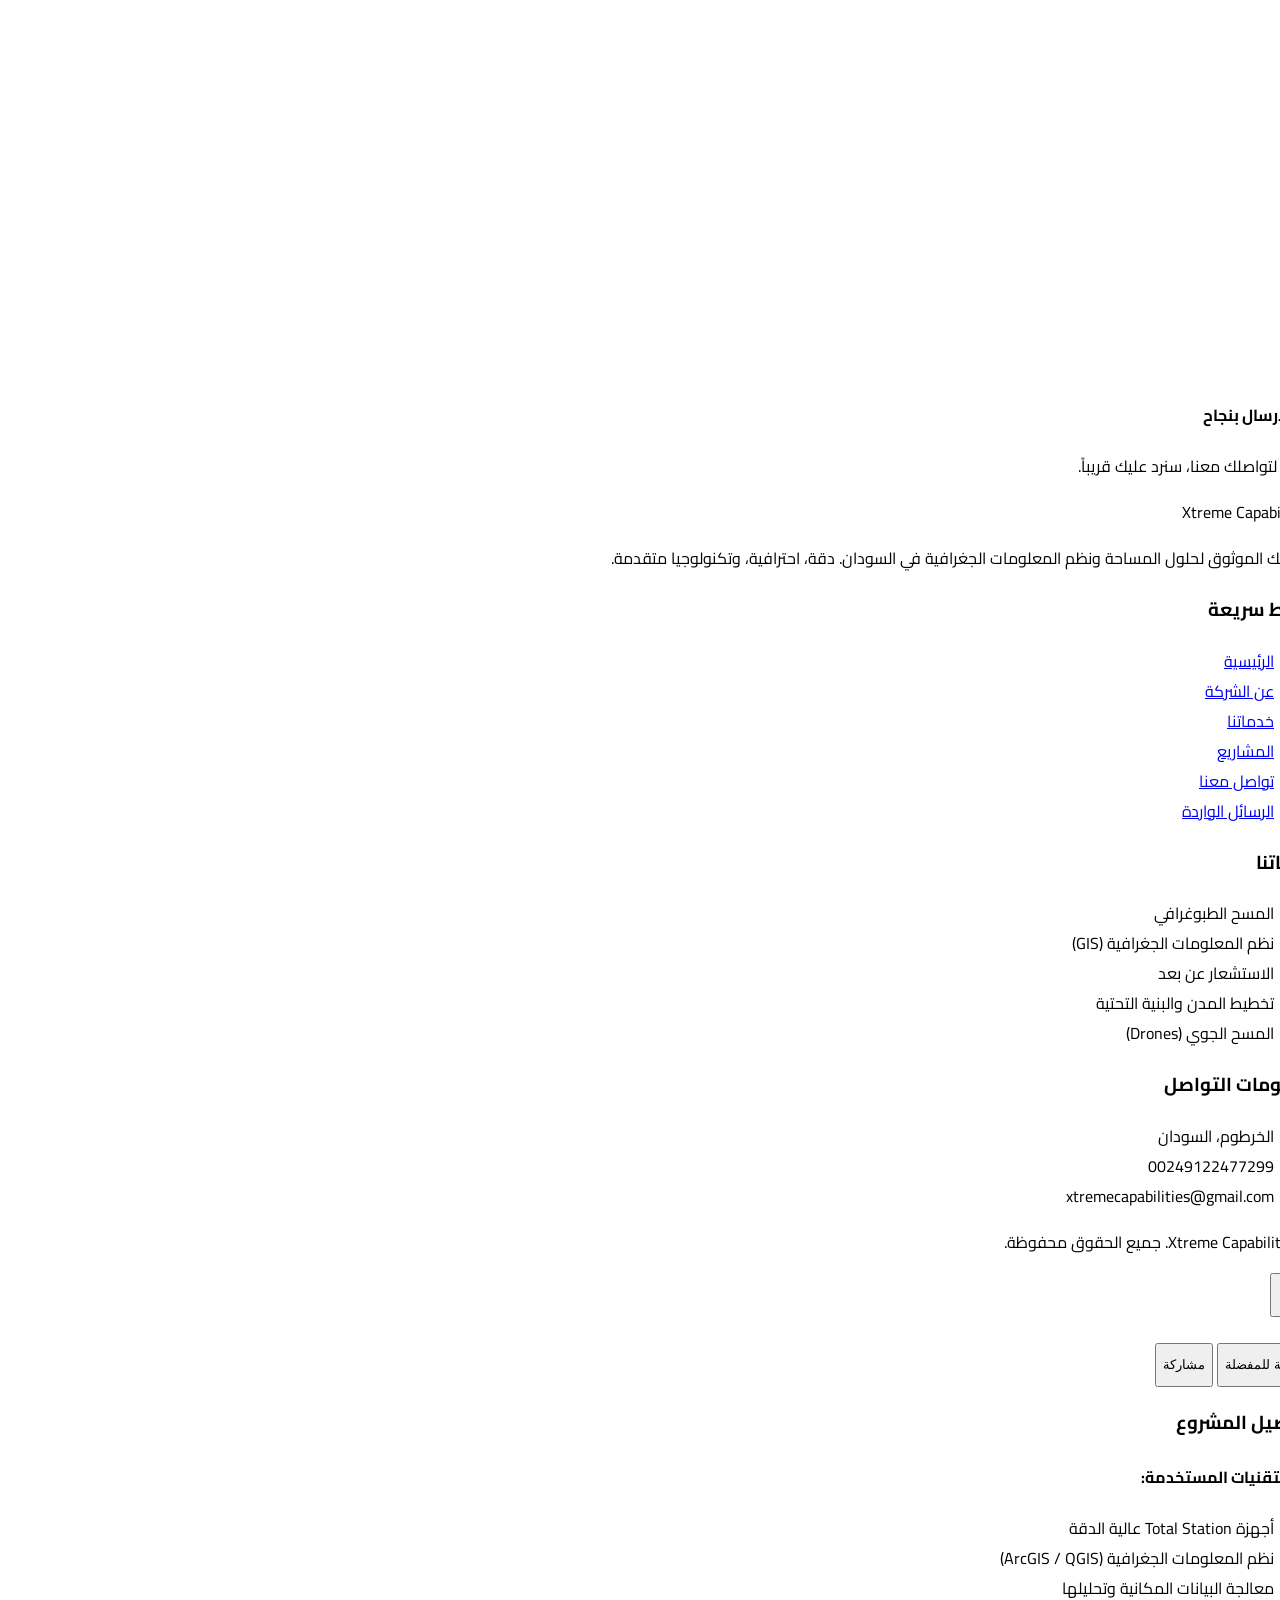
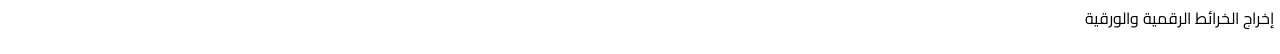
==== commit a2df34f6: "xcc" ====
--- a/index.html
+++ b/index.html
@@ -53,6 +53,9 @@
     
     <!-- Lucide Icons -->
     <script src="https://unpkg.com/lucide@latest"></script>
+    
+    <!-- HugeIcons -->
+    <link rel="stylesheet" href="https://cdn.hugeicons.com/font/hgi-stroke-rounded.css">
 </head>
 <body class="font-cairo text-gray-900 dark:text-white bg-white dark:bg-gray-950 overflow-x-hidden transition-colors duration-300">
 
@@ -77,10 +80,18 @@
                 <button id="theme-toggle" class="p-2 rounded-full bg-gray-100 dark:bg-gray-800 text-gray-700 dark:text-yellow-400 transition-colors hover:bg-gray-200 dark:hover:bg-gray-700">
                     <i data-lucide="moon" class="w-5 h-5"></i>
                 </button>
+                
+                <!-- WhatsApp Button -->
+                <a href="https://wa.me/249122477299" target="_blank" class="p-2 rounded-full bg-green-100 dark:bg-green-900/30 text-green-600 dark:text-green-400 transition-colors hover:bg-green-200 dark:hover:bg-green-900/50" title="تواصل عبر واتساب">
+                    <i class="hgi-stroke hgi-whatsapp text-xl"></i>
+                </a>
             </nav>
 
             <!-- Mobile Menu Button -->
             <div class="flex items-center gap-4 md:hidden">
+                <a href="https://wa.me/249122477299" target="_blank" class="p-2 rounded-full bg-green-100 dark:bg-green-900/30 text-green-600 dark:text-green-400 transition-colors">
+                    <i class="hgi-stroke hgi-whatsapp text-xl"></i>
+                </a>
                 <button id="theme-toggle-mobile" class="p-2 rounded-full bg-gray-100 dark:bg-gray-800 text-gray-700 dark:text-yellow-400 transition-colors">
                     <i data-lucide="moon" class="w-5 h-5"></i>
                 </button>
@@ -134,9 +145,94 @@
         </div>
 
         <div class="absolute bottom-10 left-1/2 transform -translate-x-1/2 z-10 animate-bounce">
-            <a href="#about" class="text-white/70 hover:text-white transition-colors">
+            <a href="#welcome" class="text-white/70 hover:text-white transition-colors">
                 <i data-lucide="arrow-down" class="w-8 h-8"></i>
             </a>
+        </div>
+    </section>
+
+    <!-- Welcome Message Section -->
+    <section id="welcome" class="py-16 bg-white dark:bg-gray-950 border-b border-gray-100 dark:border-gray-800">
+        <div class="container mx-auto px-4">
+            <div class="flex flex-col lg:flex-row gap-12">
+                
+                <!-- Arabic Message (RTL) -->
+                <div class="lg:w-1/2 reveal fade-right">
+                    <div class="bg-blue-50 dark:bg-blue-900/10 p-8 rounded-2xl border border-blue-100 dark:border-blue-900/30 h-full">
+                        <div class="flex items-center gap-3 mb-6">
+                            <div class="w-12 h-12 bg-blue-600 rounded-full flex items-center justify-center text-white">
+                                <i data-lucide="quote" class="w-6 h-6 transform scale-x-[-1]"></i>
+                            </div>
+                            <div>
+                                <h3 class="text-xl font-bold text-gray-900 dark:text-white">كلمة المدير العام</h3>
+                                <p class="text-sm text-blue-600 dark:text-blue-400">رسالة ترحيبية</p>
+                            </div>
+                        </div>
+                        
+                        <div class="space-y-4 text-gray-700 dark:text-gray-300 text-sm leading-relaxed text-justify">
+                            <p class="font-bold text-lg text-blue-900 dark:text-blue-300">أهلاً وسهلاً بكم !</p>
+                            <p>
+                                نتشرف في Xtreme Capabilities بكوننا في طليعة الشركات التي تقدم حلولاً متطورة ومبتكرة في مجال هندسة المساحة و نظم المعلومات الجغرافية.
+                            </p>
+                            <p>
+                                رسالتنا بسيطة: نسعى لتمكين عملائنا من تحقيق "القدرة القصوى" (Xtreme Capabilities) لأعمالهم. نحن نؤمن بأن كل مؤسسة تمتلك إمكانات هائلة غير مستغلة، وفريقنا المتخصص يعمل بشغف لتقديم الاستراتيجيات والأدوات والخبرات اللازمة لتحويل هذه الإمكانات إلى نتائج ملموسة ونجاح مستدام.
+                            </p>
+                            <p>
+                                لقد بنينا سمعتنا على أساس التميز، النزاهة، والالتزام المطلق بتحقيق أعلى مستويات الجودة لشركائنا.
+                                إن Xtreme Capabilities هي شريككم الموثوق لتحويل رؤيتكم إلى واقع.
+                            </p>
+                            <p>
+                                ندعوكم لاستكشاف ملفنا التعريفي للتعرف بشكل أعمق على خدماتنا وقصص نجاحنا. نتطلع إلى بدء رحلة الشراكة معكم وتحقيق أقصى قدراتكم معاً.
+                            </p>
+                        </div>
+
+                        <div class="mt-8 pt-6 border-t border-blue-200 dark:border-blue-800/30">
+                            <p class="font-bold text-gray-900 dark:text-white">مع خالص التقدير،</p>
+                            <p class="text-blue-600 dark:text-blue-400 font-bold text-lg mt-1">المجتبى شوقي مصطفى</p>
+                            <p class="text-sm text-gray-500 dark:text-gray-400">المدير العام - Xtreme Capabilities</p>
+                        </div>
+                    </div>
+                </div>
+
+                <!-- English Message (LTR) -->
+                <div class="lg:w-1/2 reveal fade-left" dir="ltr">
+                    <div class="bg-gray-50 dark:bg-gray-900 p-8 rounded-2xl border border-gray-100 dark:border-gray-800 h-full text-left">
+                        <div class="flex items-center gap-3 mb-6">
+                            <div class="w-12 h-12 bg-gray-200 dark:bg-gray-700 rounded-full flex items-center justify-center text-gray-600 dark:text-gray-300">
+                                <i data-lucide="quote" class="w-6 h-6"></i>
+                            </div>
+                            <div>
+                                <h3 class="text-xl font-bold text-gray-900 dark:text-white">General Manager's Word</h3>
+                                <p class="text-sm text-gray-500 dark:text-gray-400">Welcome Message</p>
+                            </div>
+                        </div>
+                        
+                        <div class="space-y-4 text-gray-700 dark:text-gray-300 text-sm leading-relaxed text-justify font-sans">
+                            <p class="font-bold text-lg text-blue-900 dark:text-blue-300">Welcome!</p>
+                            <p>
+                                At Xtreme Capabilities, we are honored to be at the forefront of companies providing advanced and innovative solutions in the field of Surveying Engineering and Geographic Information Systems (GIS).
+                            </p>
+                            <p>
+                                Our mission is simple: We strive to empower our clients to achieve "Xtreme Capabilities" for their businesses. We believe that every organization possesses immense untapped potential, and our specialized team works passionately to provide the strategies, tools, and expertise needed to transform this potential into tangible results and sustainable success.
+                            </p>
+                            <p>
+                                We have built our reputation on excellence, integrity, and an absolute commitment to delivering the highest quality standards to our partners.
+                                Xtreme Capabilities is your trusted partner in turning your vision into reality.
+                            </p>
+                            <p>
+                                We invite you to explore our profile to learn more about our services and success stories. We look forward to starting a partnership journey with you and achieving your maximum capabilities together.
+                            </p>
+                        </div>
+
+                        <div class="mt-8 pt-6 border-t border-gray-200 dark:border-gray-700">
+                            <p class="font-bold text-gray-900 dark:text-white">Sincerely,</p>
+                            <p class="text-blue-600 dark:text-blue-400 font-bold text-lg mt-1">Almujtaba Shawgi Mustafa Ibrahim</p>
+                            <p class="text-sm text-gray-500 dark:text-gray-400">General Manager - Xtreme Capabilities</p>
+                        </div>
+                    </div>
+                </div>
+
+            </div>
         </div>
     </section>
 
@@ -268,6 +364,89 @@
                             <span><strong>تطوير الكفاءات:</strong> رفع مهارات الكوادر الهندسية.</span>
                         </li>
                     </ul>
+                </div>
+            </div>
+
+            <!-- Team Section -->
+            <div class="mt-24">
+                <div class="text-center mb-12 reveal fade-up">
+                    <span class="text-blue-600 font-bold uppercase tracking-wider">فريقنا</span>
+                    <h2 class="text-3xl font-bold text-gray-900 dark:text-white mt-2">نخبة من الخبراء</h2>
+                </div>
+
+                <div class="grid grid-cols-1 sm:grid-cols-2 lg:grid-cols-3 gap-8">
+                    <!-- Team Member 1 -->
+                    <div class="reveal fade-up delay-100 bg-white dark:bg-gray-800 rounded-xl overflow-hidden shadow-md hover:shadow-xl transition-all duration-300 group border border-gray-100 dark:border-gray-700">
+                        <div class="h-64 bg-gray-200 dark:bg-gray-700 flex items-center justify-center relative overflow-hidden">
+                            <i data-lucide="user" class="w-20 h-20 text-gray-400 dark:text-gray-500"></i>
+                            <!-- Placeholder for Image -->
+                            <div class="absolute inset-0 bg-blue-600/0 group-hover:bg-blue-600/10 transition-colors duration-300"></div>
+                        </div>
+                        <div class="p-6 text-center">
+                            <h3 class="text-xl font-bold text-gray-900 dark:text-white mb-1">Almujtaba Shawgi</h3>
+                            <p class="text-blue-600 dark:text-blue-400 font-medium text-sm">General Manager</p>
+                        </div>
+                    </div>
+
+                    <!-- Team Member 2 -->
+                    <div class="reveal fade-up delay-200 bg-white dark:bg-gray-800 rounded-xl overflow-hidden shadow-md hover:shadow-xl transition-all duration-300 group border border-gray-100 dark:border-gray-700">
+                        <div class="h-64 bg-gray-200 dark:bg-gray-700 flex items-center justify-center relative overflow-hidden">
+                            <i data-lucide="user" class="w-20 h-20 text-gray-400 dark:text-gray-500"></i>
+                            <div class="absolute inset-0 bg-blue-600/0 group-hover:bg-blue-600/10 transition-colors duration-300"></div>
+                        </div>
+                        <div class="p-6 text-center">
+                            <h3 class="text-xl font-bold text-gray-900 dark:text-white mb-1">Ahmed Mahadi</h3>
+                            <p class="text-blue-600 dark:text-blue-400 font-medium text-sm">Team Member</p>
+                        </div>
+                    </div>
+
+                    <!-- Team Member 3 -->
+                    <div class="reveal fade-up delay-300 bg-white dark:bg-gray-800 rounded-xl overflow-hidden shadow-md hover:shadow-xl transition-all duration-300 group border border-gray-100 dark:border-gray-700">
+                        <div class="h-64 bg-gray-200 dark:bg-gray-700 flex items-center justify-center relative overflow-hidden">
+                            <i data-lucide="user" class="w-20 h-20 text-gray-400 dark:text-gray-500"></i>
+                            <div class="absolute inset-0 bg-blue-600/0 group-hover:bg-blue-600/10 transition-colors duration-300"></div>
+                        </div>
+                        <div class="p-6 text-center">
+                            <h3 class="text-xl font-bold text-gray-900 dark:text-white mb-1">Ayman Abdallah</h3>
+                            <p class="text-blue-600 dark:text-blue-400 font-medium text-sm">Team Member</p>
+                        </div>
+                    </div>
+
+                    <!-- Team Member 4 -->
+                    <div class="reveal fade-up delay-400 bg-white dark:bg-gray-800 rounded-xl overflow-hidden shadow-md hover:shadow-xl transition-all duration-300 group border border-gray-100 dark:border-gray-700">
+                        <div class="h-64 bg-gray-200 dark:bg-gray-700 flex items-center justify-center relative overflow-hidden">
+                            <i data-lucide="user" class="w-20 h-20 text-gray-400 dark:text-gray-500"></i>
+                            <div class="absolute inset-0 bg-blue-600/0 group-hover:bg-blue-600/10 transition-colors duration-300"></div>
+                        </div>
+                        <div class="p-6 text-center">
+                            <h3 class="text-xl font-bold text-gray-900 dark:text-white mb-1">Sara Omer</h3>
+                            <p class="text-blue-600 dark:text-blue-400 font-medium text-sm">Team Member</p>
+                        </div>
+                    </div>
+
+                    <!-- Team Member 5 -->
+                    <div class="reveal fade-up delay-500 bg-white dark:bg-gray-800 rounded-xl overflow-hidden shadow-md hover:shadow-xl transition-all duration-300 group border border-gray-100 dark:border-gray-700">
+                        <div class="h-64 bg-gray-200 dark:bg-gray-700 flex items-center justify-center relative overflow-hidden">
+                            <i data-lucide="user" class="w-20 h-20 text-gray-400 dark:text-gray-500"></i>
+                            <div class="absolute inset-0 bg-blue-600/0 group-hover:bg-blue-600/10 transition-colors duration-300"></div>
+                        </div>
+                        <div class="p-6 text-center">
+                            <h3 class="text-xl font-bold text-gray-900 dark:text-white mb-1">Taha Mamoun</h3>
+                            <p class="text-blue-600 dark:text-blue-400 font-medium text-sm">Team Member</p>
+                        </div>
+                    </div>
+
+                    <!-- Team Member 6 -->
+                    <div class="reveal fade-up delay-600 bg-white dark:bg-gray-800 rounded-xl overflow-hidden shadow-md hover:shadow-xl transition-all duration-300 group border border-gray-100 dark:border-gray-700">
+                        <div class="h-64 bg-gray-200 dark:bg-gray-700 flex items-center justify-center relative overflow-hidden">
+                            <i data-lucide="user" class="w-20 h-20 text-gray-400 dark:text-gray-500"></i>
+                            <div class="absolute inset-0 bg-blue-600/0 group-hover:bg-blue-600/10 transition-colors duration-300"></div>
+                        </div>
+                        <div class="p-6 text-center">
+                            <h3 class="text-xl font-bold text-gray-900 dark:text-white mb-1">Ahmed Yousif</h3>
+                            <p class="text-blue-600 dark:text-blue-400 font-medium text-sm">Team Member</p>
+                        </div>
+                    </div>
                 </div>
             </div>
 
@@ -518,6 +697,7 @@
                         <li><a href="#services" class="text-gray-400 hover:text-blue-500 transition-colors">خدماتنا</a></li>
                         <li><a href="#projects" class="text-gray-400 hover:text-blue-500 transition-colors">المشاريع</a></li>
                         <li><a href="#contact" class="text-gray-400 hover:text-blue-500 transition-colors">تواصل معنا</a></li>
+                        <li><a href="messages.html" class="text-gray-400 hover:text-blue-500 transition-colors hidden" id="footer-messages-link">الرسائل الواردة</a></li>
                     </ul>
                 </div>
 
--- a/style.css
+++ b/style.css
@@ -55,3 +55,212 @@
 html {
     scroll-behavior: smooth;
 }
+
+/* ===========================
+   RESPONSIVE UTILITIES
+   =========================== */
+
+/* Image Responsive Rules */
+img {
+    max-width: 100%;
+    height: auto;
+    display: block;
+}
+
+/* Container Max Width for Large Screens */
+.container {
+    max-width: 100%;
+    width: 100%;
+}
+
+@media (min-width: 640px) {
+    .container {
+        max-width: 640px;
+    }
+}
+
+@media (min-width: 768px) {
+    .container {
+        max-width: 768px;
+    }
+}
+
+@media (min-width: 1024px) {
+    .container {
+        max-width: 1024px;
+    }
+}
+
+@media (min-width: 1280px) {
+    .container {
+        max-width: 1280px;
+    }
+}
+
+@media (min-width: 1536px) {
+    .container {
+        max-width: 1536px;
+    }
+}
+
+/* Touch Target Minimum Size (44x44px for accessibility) */
+button,
+a,
+input[type="checkbox"],
+input[type="radio"],
+select {
+    min-height: 44px;
+    min-width: 44px;
+}
+
+/* Form Elements Touch Friendly */
+input[type="text"],
+input[type="email"],
+input[type="password"],
+input[type="tel"],
+textarea,
+select {
+    font-size: 16px; /* Prevents zoom on iOS */
+    min-height: 44px;
+}
+
+/* Mobile Spacing Utilities */
+@media (max-width: 767px) {
+    /* Reduce hero text on mobile */
+    #hero h1 {
+        font-size: 2rem !important;
+        line-height: 1.2;
+    }
+    
+    #hero h1 span:last-child {
+        font-size: 1.5rem !important;
+    }
+    
+    #hero p {
+        font-size: 1rem !important;
+    }
+    
+    /* Adjust section padding on mobile */
+    section {
+        padding-top: 3rem;
+        padding-bottom: 3rem;
+    }
+    
+    /* Stack buttons vertically on small mobile */
+    #hero .flex {
+        flex-direction: column;
+        width: 100%;
+    }
+    
+    #hero a {
+        width: 100%;
+        text-align: center;
+    }
+}
+
+/* Tablet Adjustments */
+@media (min-width: 768px) and (max-width: 1023px) {
+    /* Optimize grid layouts for tablet */
+    .grid.grid-cols-1.md\:grid-cols-2.lg\:grid-cols-3 {
+        grid-template-columns: repeat(2, minmax(0, 1fr));
+    }
+}
+
+/* Large Desktop Adjustments */
+@media (min-width: 1536px) {
+    /* Limit max container width on very large screens */
+    .container {
+        max-width: 1400px;
+    }
+}
+
+/* Responsive Table (if needed) */
+@media (max-width: 767px) {
+    table {
+        display: block;
+        overflow-x: auto;
+        white-space: nowrap;
+    }
+}
+
+/* Improve mobile menu visibility */
+@media (max-width: 767px) {
+    #mobile-menu {
+        max-height: 0;
+        transition: max-height 0.3s ease-in-out;
+    }
+    
+    #mobile-menu:not(.hidden) {
+        max-height: 500px;
+    }
+}
+
+/* Fix for modal on mobile */
+@media (max-width: 767px) {
+    #project-modal .max-w-4xl {
+        max-width: 95vw;
+    }
+    
+    #modal-content {
+        max-height: 95vh;
+    }
+}
+
+/* Responsive Font Scaling */
+@media (max-width: 639px) {
+    html {
+        font-size: 14px;
+    }
+}
+
+@media (min-width: 640px) and (max-width: 1023px) {
+    html {
+        font-size: 15px;
+    }
+}
+
+@media (min-width: 1024px) {
+    html {
+        font-size: 16px;
+    }
+}
+
+/* Prevent horizontal overflow */
+body {
+    overflow-x: hidden;
+}
+
+* {
+    box-sizing: border-box;
+}
+
+/* Responsive Images in Cards */
+.project-card img,
+.team-member img,
+article img {
+    width: 100%;
+    height: auto;
+    object-fit: cover;
+}
+
+/* Fix aspect ratios for hero images */
+#hero img {
+    width: 100%;
+    height: 100%;
+    object-fit: cover;
+    object-position: center;
+}
+
+/* Logo responsive sizing */
+header img[alt*="logo"],
+header img[alt*="Logo"] {
+    max-height: 48px;
+    width: auto;
+}
+
+@media (max-width: 639px) {
+    header img[alt*="logo"],
+    header img[alt*="Logo"] {
+        max-height: 40px;
+    }
+}
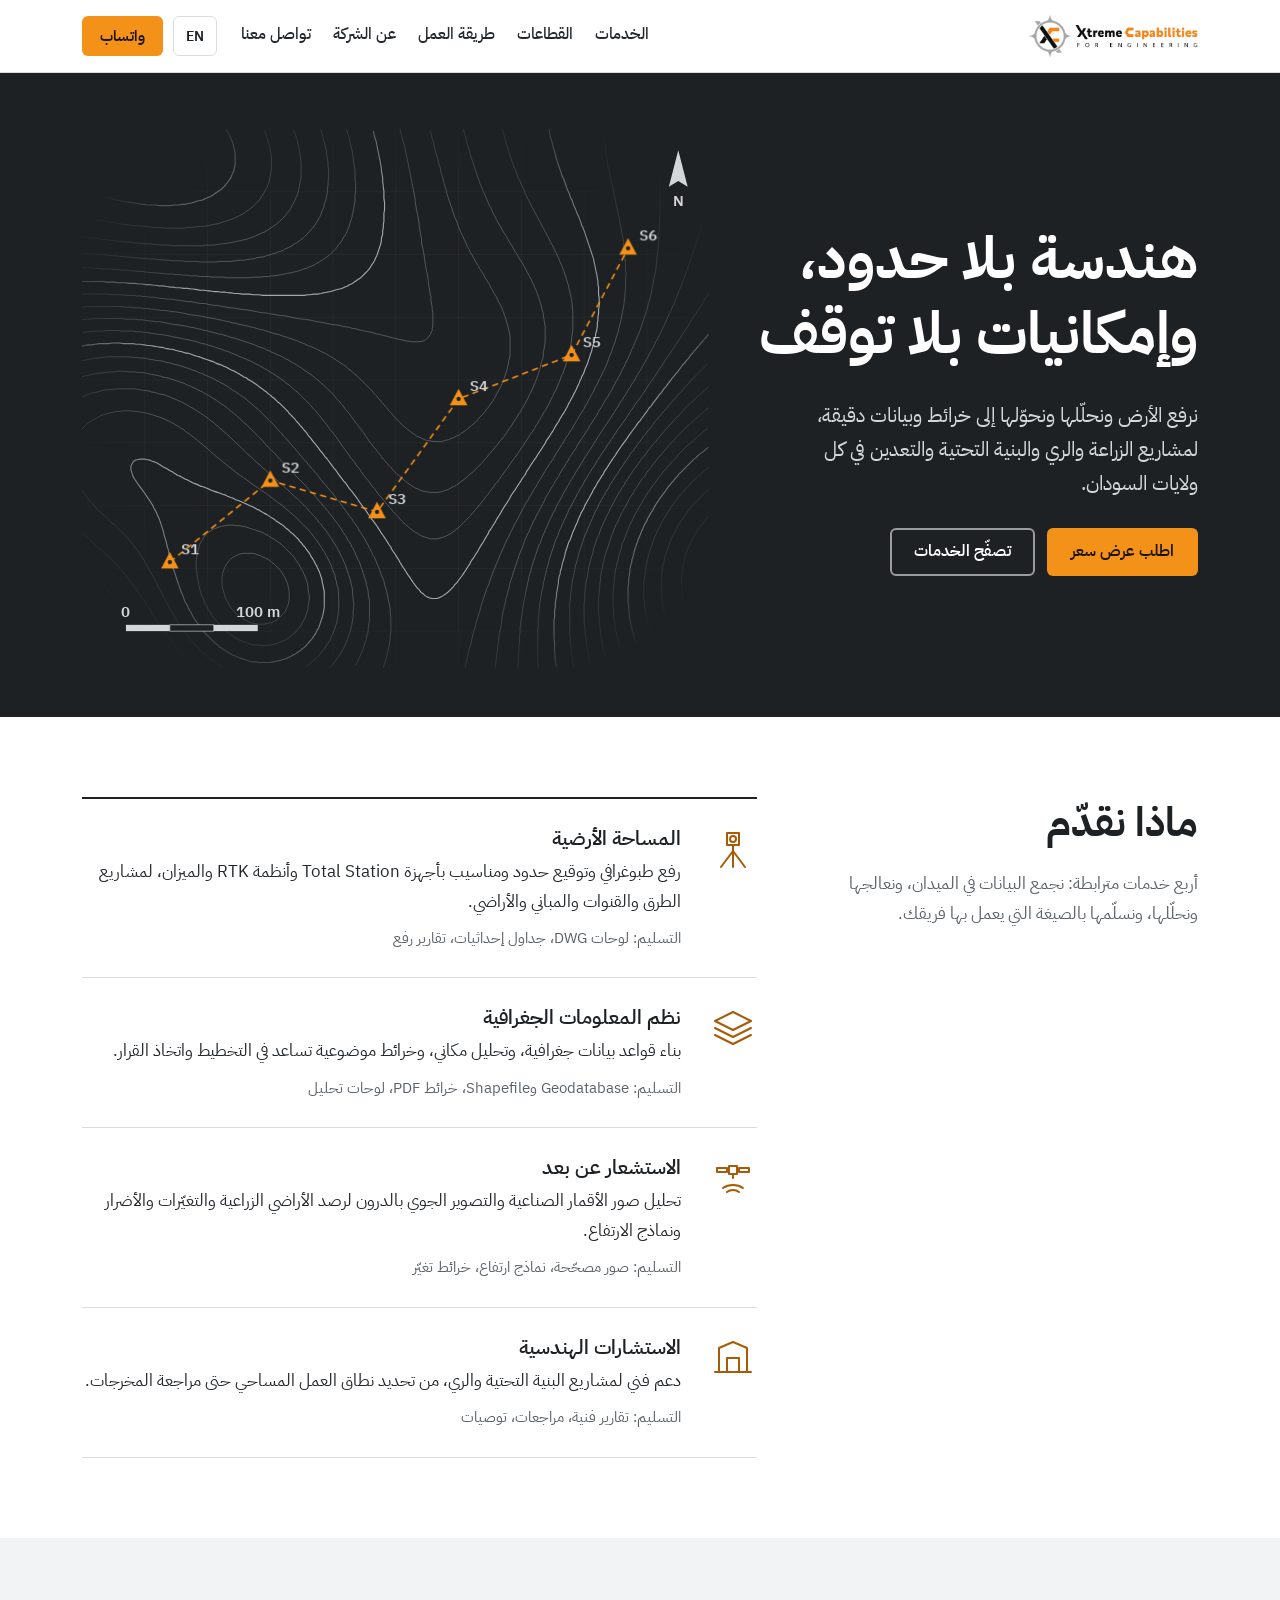
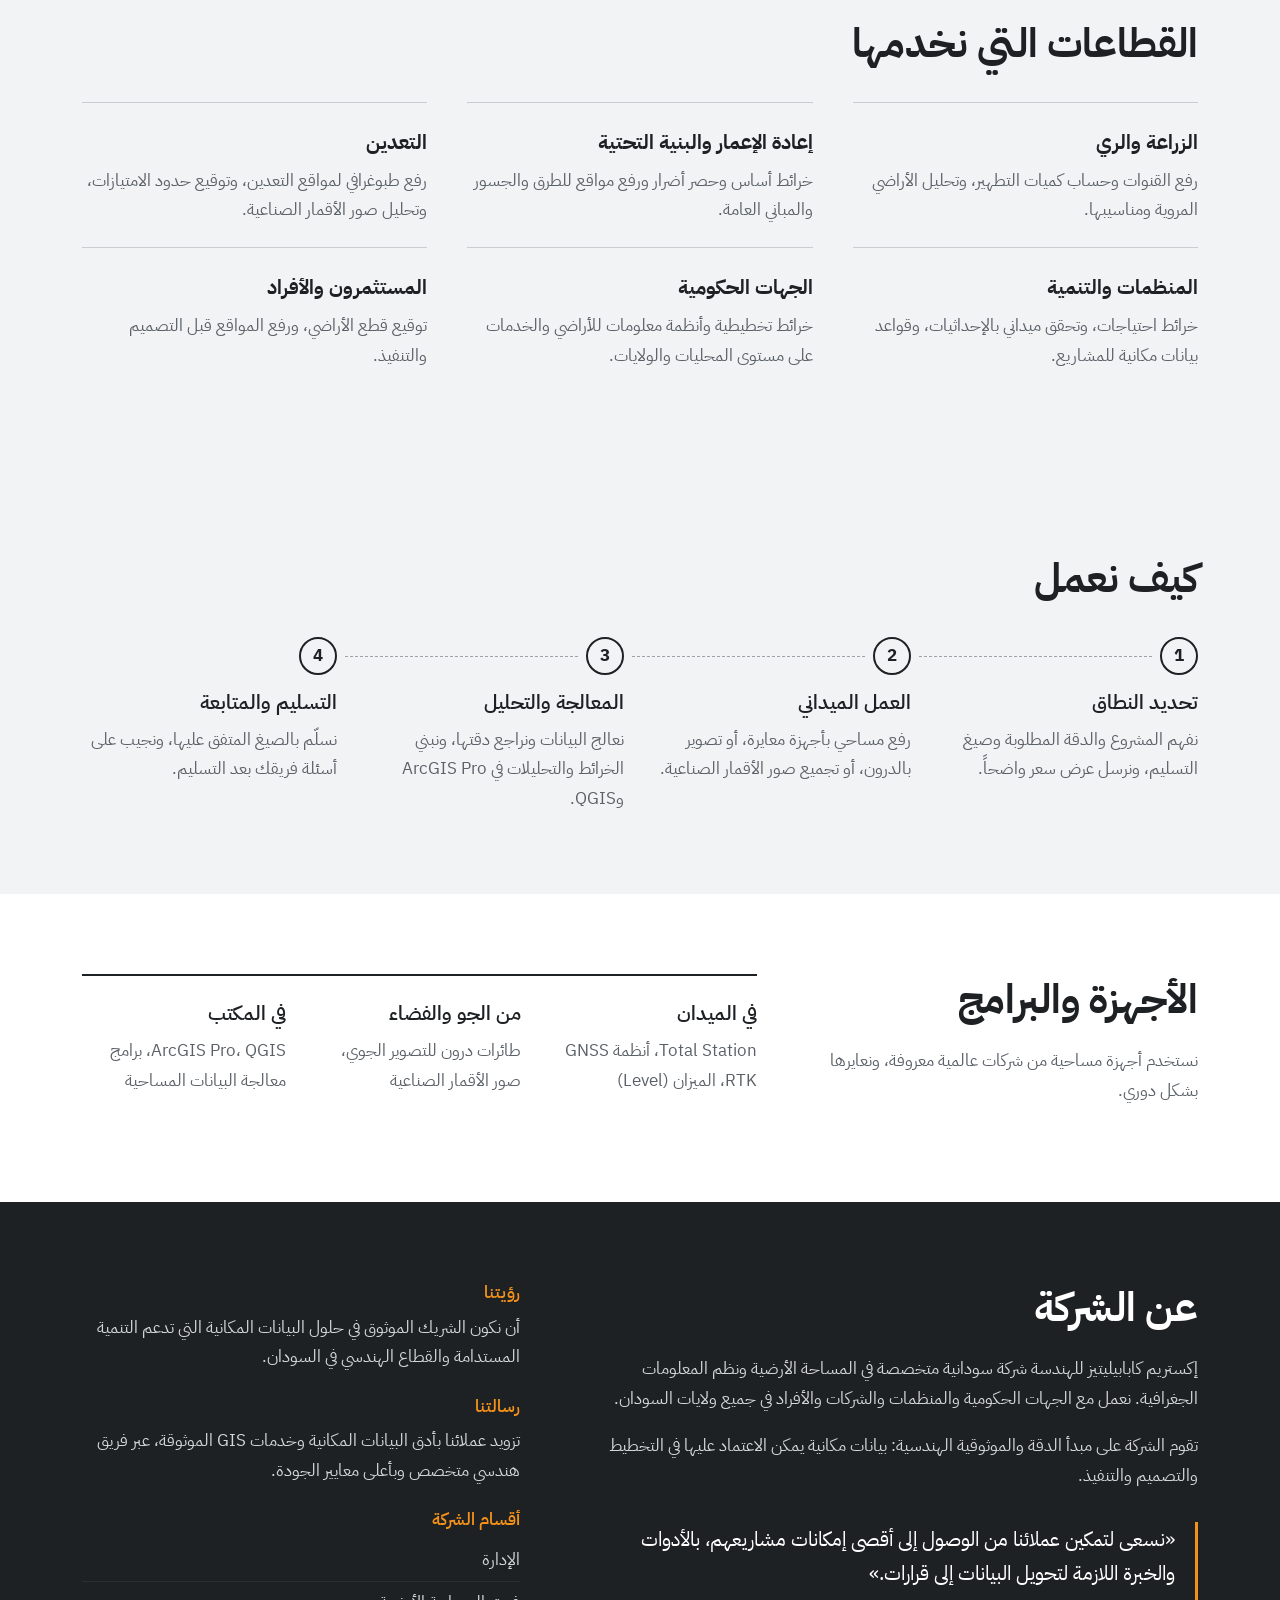
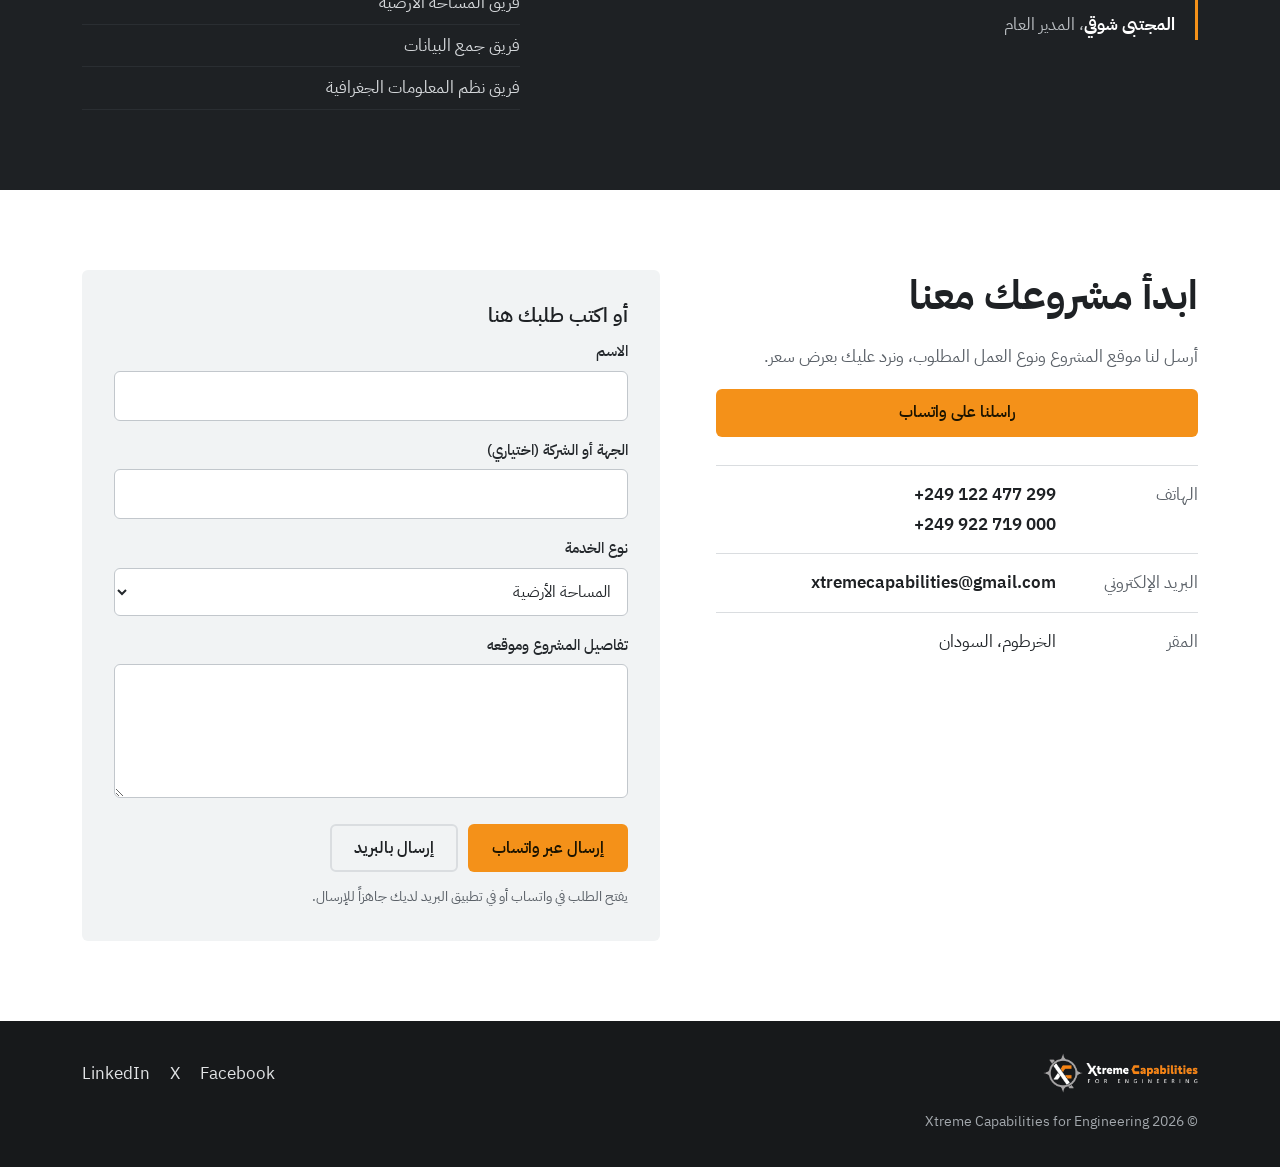
==== commit fb584b1e: "Rebuild company website: honest content, working contact, bilingual - Remove placeholder projects, i" ====
--- a/index.html
+++ b/index.html
@@ -1,793 +1,308 @@
-<!DOCTYPE html>
-<html lang="ar" dir="rtl">
-<head>
-    <meta charset="UTF-8">
-    <meta name="viewport" content="width=device-width, initial-scale=1.0">
-    <title>Xtreme Capabilities - للمساحة ونظم المعلومات الجغرافية</title>
-    
-    <!-- Tailwind CSS -->
-    <script src="https://cdn.tailwindcss.com"></script>
-    <script>
-        tailwind.config = {
-            darkMode: 'class',
-            theme: {
-                extend: {
-                    colors: {
-                        blue: {
-                            50: '#fff8ed',
-                            100: '#ffefd6',
-                            200: '#fed7aa',
-                            300: '#fdba74',
-                            400: '#fb923c',
-                            500: '#f97316',
-                            600: '#f49119', // Primary Orange
-                            700: '#d67e12', // Darker Orange for hover
-                            800: '#9a3412',
-                            900: '#1f2937', // Dark Gray (replacing Navy Blue)
-                        },
-                        gray: {
-                            50: '#f9fafb',
-                            100: '#f3f4f6',
-                            200: '#e5e7eb',
-                            300: '#d1d5db',
-                            400: '#aaa9ae', // The requested Gray
-                            500: '#9ca3af',
-                            600: '#4b5563',
-                            700: '#374151',
-                            800: '#1f2937',
-                            900: '#111827',
-                        }
-                    }
-                }
-            }
-        }
-    </script>
-    
-    <!-- Google Fonts (Cairo) -->
-    <link rel="preconnect" href="https://fonts.googleapis.com">
-    <link rel="preconnect" href="https://fonts.gstatic.com" crossorigin>
-    <link href="https://fonts.googleapis.com/css2?family=Cairo:wght@300;400;600;700;900&display=swap" rel="stylesheet">
-    
-    <!-- Custom Styles -->
-    <link rel="stylesheet" href="style.css">
-    
-    <!-- Lucide Icons -->
-    <script src="https://unpkg.com/lucide@latest"></script>
-    
-    <!-- HugeIcons -->
-    <link rel="stylesheet" href="https://cdn.hugeicons.com/font/hgi-stroke-rounded.css">
-</head>
-<body class="font-cairo text-gray-900 dark:text-white bg-white dark:bg-gray-950 overflow-x-hidden transition-colors duration-300">
-
-    <!-- Header -->
-    <header id="main-header" class="fixed top-0 left-0 right-0 z-50 transition-all duration-300 py-4 bg-white/90 dark:bg-gray-900/90 backdrop-blur-md">
-        <div class="container mx-auto px-4 flex justify-between items-center">
-            <a href="#" class="flex items-center gap-2 font-bold text-2xl text-blue-900 dark:text-white">
-                <img src="logo.png" alt="Xtreme Capabilities" class="h-12 w-auto object-contain">
-                <span>Xtreme Capabilities</span>
-            </a>
-
-            <!-- Desktop Nav -->
-            <nav class="hidden md:flex items-center gap-8">
-                <a href="#hero" class="nav-link text-gray-700 hover:text-blue-600 dark:text-gray-300 dark:hover:text-blue-500 font-medium transition-colors relative group">الرئيسية</a>
-                <a href="#about" class="nav-link text-gray-700 hover:text-blue-600 dark:text-gray-300 dark:hover:text-blue-500 font-medium transition-colors relative group">عن الشركة</a>
-                <a href="#services" class="nav-link text-gray-700 hover:text-blue-600 dark:text-gray-300 dark:hover:text-blue-500 font-medium transition-colors relative group">خدماتنا</a>
-                <a href="#projects" class="nav-link text-gray-700 hover:text-blue-600 dark:text-gray-300 dark:hover:text-blue-500 font-medium transition-colors relative group">المشاريع</a>
-                <a href="#testimonials" class="nav-link text-gray-700 hover:text-blue-600 dark:text-gray-300 dark:hover:text-blue-500 font-medium transition-colors relative group">آراء العملاء</a>
-                <a href="#contact" class="nav-link text-gray-700 hover:text-blue-600 dark:text-gray-300 dark:hover:text-blue-500 font-medium transition-colors relative group">تواصل معنا</a>
-                
-                <!-- Dark Mode Toggle -->
-                <button id="theme-toggle" class="p-2 rounded-full bg-gray-100 dark:bg-gray-800 text-gray-700 dark:text-yellow-400 transition-colors hover:bg-gray-200 dark:hover:bg-gray-700">
-                    <i data-lucide="moon" class="w-5 h-5"></i>
-                </button>
-                
-                <!-- WhatsApp Button -->
-                <a href="https://wa.me/249122477299" target="_blank" class="p-2 rounded-full bg-green-100 dark:bg-green-900/30 text-green-600 dark:text-green-400 transition-colors hover:bg-green-200 dark:hover:bg-green-900/50" title="تواصل عبر واتساب">
-                    <i class="hgi-stroke hgi-whatsapp text-xl"></i>
-                </a>
-            </nav>
-
-            <!-- Mobile Menu Button -->
-            <div class="flex items-center gap-4 md:hidden">
-                <a href="https://wa.me/249122477299" target="_blank" class="p-2 rounded-full bg-green-100 dark:bg-green-900/30 text-green-600 dark:text-green-400 transition-colors">
-                    <i class="hgi-stroke hgi-whatsapp text-xl"></i>
-                </a>
-                <button id="theme-toggle-mobile" class="p-2 rounded-full bg-gray-100 dark:bg-gray-800 text-gray-700 dark:text-yellow-400 transition-colors">
-                    <i data-lucide="moon" class="w-5 h-5"></i>
-                </button>
-                <button id="menu-btn" class="text-gray-700 dark:text-white p-2">
-                    <i data-lucide="menu" class="w-6 h-6"></i>
-                </button>
-            </div>
-        </div>
-
-        <!-- Mobile Nav -->
-        <div id="mobile-menu" class="hidden absolute top-full left-0 right-0 bg-white dark:bg-gray-900 shadow-lg overflow-hidden md:hidden transition-all duration-300 border-t dark:border-gray-800">
-            <div class="flex flex-col p-4 gap-4">
-                <a href="#hero" class="mobile-link text-gray-700 dark:text-gray-300 hover:text-blue-600 font-medium p-2 border-b border-gray-100 dark:border-gray-800">الرئيسية</a>
-                <a href="#about" class="mobile-link text-gray-700 dark:text-gray-300 hover:text-blue-600 font-medium p-2 border-b border-gray-100 dark:border-gray-800">عن الشركة</a>
-                <a href="#services" class="mobile-link text-gray-700 dark:text-gray-300 hover:text-blue-600 font-medium p-2 border-b border-gray-100 dark:border-gray-800">خدماتنا</a>
-                <a href="#projects" class="mobile-link text-gray-700 dark:text-gray-300 hover:text-blue-600 font-medium p-2 border-b border-gray-100 dark:border-gray-800">المشاريع</a>
-                <a href="#testimonials" class="mobile-link text-gray-700 dark:text-gray-300 hover:text-blue-600 font-medium p-2 border-b border-gray-100 dark:border-gray-800">آراء العملاء</a>
-                <a href="#contact" class="mobile-link text-gray-700 dark:text-gray-300 hover:text-blue-600 font-medium p-2">تواصل معنا</a>
-            </div>
-        </div>
-    </header>
-
-    <!-- Hero Section -->
-    <section id="hero" class="relative h-screen flex items-center justify-center overflow-hidden">
-        <div class="absolute inset-0 z-0">
-            <img src="1.jpg" alt="Xtreme Capabilities Surveying" class="w-full h-full object-cover">
-            <div class="absolute inset-0 bg-gradient-to-b from-black/60 via-black/40 to-black/70"></div>
-        </div>
-
-        <div class="container mx-auto px-4 relative z-10 text-center text-white">
-            <div class="reveal fade-up delay-200">
-                <h1 class="text-4xl md:text-6xl lg:text-7xl font-bold mb-6 leading-tight">
-                    <span class="text-blue-400">Xtreme</span> Capabilities
-                    <br>
-                    <span class="text-2xl md:text-4xl font-light mt-2 block">For Engineering</span>
-                </h1>
-            </div>
-
-            <p class="reveal fade-up delay-400 text-lg md:text-2xl text-gray-200 max-w-3xl mx-auto mb-10 leading-relaxed">
-                هندسة بلا حدود و إمكانيات بلا توقف
-            </p>
-
-            <div class="reveal fade-up delay-600 flex flex-col sm:flex-row gap-4 justify-center">
-                <a href="#projects" class="px-8 py-4 bg-blue-600 hover:bg-blue-700 text-white rounded-full font-bold text-lg transition-all transform hover:scale-105 shadow-lg hover:shadow-blue-500/30">
-                    استكشف مشاريعنا
-                </a>
-                <a href="#contact" class="px-8 py-4 bg-transparent border-2 border-white hover:bg-white hover:text-blue-900 text-white rounded-full font-bold text-lg transition-all transform hover:scale-105">
-                    تواصل معنا
-                </a>
-            </div>
-        </div>
-
-        <div class="absolute bottom-10 left-1/2 transform -translate-x-1/2 z-10 animate-bounce">
-            <a href="#welcome" class="text-white/70 hover:text-white transition-colors">
-                <i data-lucide="arrow-down" class="w-8 h-8"></i>
-            </a>
-        </div>
-    </section>
-
-    <!-- Welcome Message Section -->
-    <section id="welcome" class="py-16 bg-white dark:bg-gray-950 border-b border-gray-100 dark:border-gray-800">
-        <div class="container mx-auto px-4">
-            <div class="flex flex-col lg:flex-row gap-12">
-                
-                <!-- Arabic Message (RTL) -->
-                <div class="lg:w-1/2 reveal fade-right">
-                    <div class="bg-blue-50 dark:bg-blue-900/10 p-8 rounded-2xl border border-blue-100 dark:border-blue-900/30 h-full">
-                        <div class="flex items-center gap-3 mb-6">
-                            <div class="w-12 h-12 bg-blue-600 rounded-full flex items-center justify-center text-white">
-                                <i data-lucide="quote" class="w-6 h-6 transform scale-x-[-1]"></i>
-                            </div>
-                            <div>
-                                <h3 class="text-xl font-bold text-gray-900 dark:text-white">كلمة المدير العام</h3>
-                                <p class="text-sm text-blue-600 dark:text-blue-400">رسالة ترحيبية</p>
-                            </div>
-                        </div>
-                        
-                        <div class="space-y-4 text-gray-700 dark:text-gray-300 text-sm leading-relaxed text-justify">
-                            <p class="font-bold text-lg text-blue-900 dark:text-blue-300">أهلاً وسهلاً بكم !</p>
-                            <p>
-                                نتشرف في Xtreme Capabilities بكوننا في طليعة الشركات التي تقدم حلولاً متطورة ومبتكرة في مجال هندسة المساحة و نظم المعلومات الجغرافية.
-                            </p>
-                            <p>
-                                رسالتنا بسيطة: نسعى لتمكين عملائنا من تحقيق "القدرة القصوى" (Xtreme Capabilities) لأعمالهم. نحن نؤمن بأن كل مؤسسة تمتلك إمكانات هائلة غير مستغلة، وفريقنا المتخصص يعمل بشغف لتقديم الاستراتيجيات والأدوات والخبرات اللازمة لتحويل هذه الإمكانات إلى نتائج ملموسة ونجاح مستدام.
-                            </p>
-                            <p>
-                                لقد بنينا سمعتنا على أساس التميز، النزاهة، والالتزام المطلق بتحقيق أعلى مستويات الجودة لشركائنا.
-                                إن Xtreme Capabilities هي شريككم الموثوق لتحويل رؤيتكم إلى واقع.
-                            </p>
-                            <p>
-                                ندعوكم لاستكشاف ملفنا التعريفي للتعرف بشكل أعمق على خدماتنا وقصص نجاحنا. نتطلع إلى بدء رحلة الشراكة معكم وتحقيق أقصى قدراتكم معاً.
-                            </p>
-                        </div>
-
-                        <div class="mt-8 pt-6 border-t border-blue-200 dark:border-blue-800/30">
-                            <p class="font-bold text-gray-900 dark:text-white">مع خالص التقدير،</p>
-                            <p class="text-blue-600 dark:text-blue-400 font-bold text-lg mt-1">المجتبى شوقي مصطفى</p>
-                            <p class="text-sm text-gray-500 dark:text-gray-400">المدير العام - Xtreme Capabilities</p>
-                        </div>
-                    </div>
-                </div>
-
-                <!-- English Message (LTR) -->
-                <div class="lg:w-1/2 reveal fade-left" dir="ltr">
-                    <div class="bg-gray-50 dark:bg-gray-900 p-8 rounded-2xl border border-gray-100 dark:border-gray-800 h-full text-left">
-                        <div class="flex items-center gap-3 mb-6">
-                            <div class="w-12 h-12 bg-gray-200 dark:bg-gray-700 rounded-full flex items-center justify-center text-gray-600 dark:text-gray-300">
-                                <i data-lucide="quote" class="w-6 h-6"></i>
-                            </div>
-                            <div>
-                                <h3 class="text-xl font-bold text-gray-900 dark:text-white">General Manager's Word</h3>
-                                <p class="text-sm text-gray-500 dark:text-gray-400">Welcome Message</p>
-                            </div>
-                        </div>
-                        
-                        <div class="space-y-4 text-gray-700 dark:text-gray-300 text-sm leading-relaxed text-justify font-sans">
-                            <p class="font-bold text-lg text-blue-900 dark:text-blue-300">Welcome!</p>
-                            <p>
-                                At Xtreme Capabilities, we are honored to be at the forefront of companies providing advanced and innovative solutions in the field of Surveying Engineering and Geographic Information Systems (GIS).
-                            </p>
-                            <p>
-                                Our mission is simple: We strive to empower our clients to achieve "Xtreme Capabilities" for their businesses. We believe that every organization possesses immense untapped potential, and our specialized team works passionately to provide the strategies, tools, and expertise needed to transform this potential into tangible results and sustainable success.
-                            </p>
-                            <p>
-                                We have built our reputation on excellence, integrity, and an absolute commitment to delivering the highest quality standards to our partners.
-                                Xtreme Capabilities is your trusted partner in turning your vision into reality.
-                            </p>
-                            <p>
-                                We invite you to explore our profile to learn more about our services and success stories. We look forward to starting a partnership journey with you and achieving your maximum capabilities together.
-                            </p>
-                        </div>
-
-                        <div class="mt-8 pt-6 border-t border-gray-200 dark:border-gray-700">
-                            <p class="font-bold text-gray-900 dark:text-white">Sincerely,</p>
-                            <p class="text-blue-600 dark:text-blue-400 font-bold text-lg mt-1">Almujtaba Shawgi Mustafa Ibrahim</p>
-                            <p class="text-sm text-gray-500 dark:text-gray-400">General Manager - Xtreme Capabilities</p>
-                        </div>
-                    </div>
-                </div>
-
-            </div>
-        </div>
-    </section>
-
-    <!-- About Section -->
-    <section id="about" class="py-20 bg-gray-50 dark:bg-gray-900 overflow-hidden">
-        <div class="container mx-auto px-4">
-            <div class="flex flex-col lg:flex-row gap-12 items-center">
-                <!-- Text Content -->
-                <div class="lg:w-1/2 reveal fade-right">
-                    <div class="flex items-center gap-2 mb-4">
-                        <span class="w-12 h-1 bg-blue-600 rounded-full"></span>
-                        <span class="text-blue-600 font-bold uppercase tracking-wider">من نحن</span>
-                    </div>
-                    <h2 class="text-3xl md:text-4xl font-bold text-gray-900 dark:text-white mb-6 leading-tight">
-                        Xtreme Capabilities الهندسية
-                    </h2>
-                    <p class="text-gray-600 dark:text-gray-300 text-lg leading-relaxed mb-6 text-justify">
-                        شركة متخصصة في توفير حلول المساحة الأرضية ونظم المعلومات الجغرافية (GIS) المتكاملة، وتخدم قطاعاً واسعاً من الوزارات، الجهات الحكومية، المنظمات، الشركات الكبرى، والأفراد في جميع ولايات السودان.
-                    </p>
-                    <p class="text-gray-600 dark:text-gray-300 text-lg leading-relaxed mb-8 text-justify">
-                        تأسست شركتنا على مبدأ الدقة المطلقة والموثوقية الهندسية. نحن نوظف أحدث أجهزة المسح الأرضي المعتمدة ونُدمجها مع تقنيات GIS المتقدمة، لتقديم بيانات مكانية دقيقة يمكن الاعتماد عليها في مراحل التخطيط، التصميم، والتنفيذ لمشاريع البنية التحتية والتنمية المختلفة.
-                    </p>
-
-                    <!-- Vision Box -->
-                    <div class="bg-white dark:bg-gray-800 p-6 rounded-2xl shadow-lg border-r-4 border-blue-600 relative overflow-hidden group hover:shadow-xl transition-shadow">
-                        <div class="absolute top-0 left-0 w-24 h-24 bg-blue-50 dark:bg-blue-900/20 rounded-br-full -z-0 transition-transform group-hover:scale-150 duration-500"></div>
-                        <div class="relative z-10">
-                            <div class="flex items-center gap-3 mb-3">
-                                <i data-lucide="target" class="w-6 h-6 text-blue-600"></i>
-                                <h3 class="text-xl font-bold text-gray-900 dark:text-white">رؤيتنا</h3>
-                            </div>
-                            <p class="text-gray-700 dark:text-gray-300 leading-relaxed">
-                                أن نكون الشريك الموثوق والرائد في تقديم حلول البيانات المكانية الذكية والمتقدمة التي تدعم التنمية المستدامة والنهوض بالقطاع الهندسي في جميع أنحاء السودان.
-                            </p>
-                        </div>
-                    </div>
-                </div>
-
-                <!-- Features -->
-                <div class="lg:w-1/2 w-full reveal fade-left">
-                    <div class="grid grid-cols-1 gap-6">
-                        <div class="bg-white dark:bg-gray-800 p-6 rounded-xl shadow-md hover:shadow-xl transition-all duration-300 flex items-start gap-4 hover:-translate-y-1">
-                            <div class="bg-blue-50 dark:bg-blue-900/20 p-3 rounded-lg shrink-0">
-                                <i data-lucide="compass" class="w-10 h-10 text-blue-500"></i>
-                            </div>
-                            <div>
-                                <h4 class="text-xl font-bold text-gray-900 dark:text-white mb-2">دقة متناهية</h4>
-                                <p class="text-gray-600 dark:text-gray-300">نستخدم أحدث أجهزة المسح لضمان أعلى درجات الدقة في البيانات المكانية.</p>
-                            </div>
-                        </div>
-                        <div class="bg-white dark:bg-gray-800 p-6 rounded-xl shadow-md hover:shadow-xl transition-all duration-300 flex items-start gap-4 hover:-translate-y-1">
-                            <div class="bg-blue-50 dark:bg-blue-900/20 p-3 rounded-lg shrink-0">
-                                <i data-lucide="layers" class="w-10 h-10 text-blue-500"></i>
-                            </div>
-                            <div>
-                                <h4 class="text-xl font-bold text-gray-900 dark:text-white mb-2">تقنيات متكاملة</h4>
-                                <p class="text-gray-600 dark:text-gray-300">دمج المسح الأرضي مع نظم المعلومات الجغرافية (GIS) لحلول شاملة.</p>
-                            </div>
-                        </div>
-                        <div class="bg-white dark:bg-gray-800 p-6 rounded-xl shadow-md hover:shadow-xl transition-all duration-300 flex items-start gap-4 hover:-translate-y-1">
-                            <div class="bg-blue-50 dark:bg-blue-900/20 p-3 rounded-lg shrink-0">
-                                <i data-lucide="check-circle" class="w-10 h-10 text-blue-500"></i>
-                            </div>
-                            <div>
-                                <h4 class="text-xl font-bold text-gray-900 dark:text-white mb-2">موثوقية هندسية</h4>
-                                <p class="text-gray-600 dark:text-gray-300">فريق من الخبراء والمتخصصين لضمان جودة وموثوقية المخرجات.</p>
-                            </div>
-                        </div>
-                    </div>
-                </div>
-            </div>
-
-            <!-- Strategic Pillars (Mission, Values, Goals) -->
-            <div class="mt-20 grid grid-cols-1 md:grid-cols-3 gap-8">
-                <!-- Mission -->
-                <div class="reveal fade-up delay-100 bg-white dark:bg-gray-800 p-8 rounded-2xl shadow-lg border-t-4 border-blue-600 hover:shadow-xl transition-all duration-300 group">
-                    <div class="w-14 h-14 bg-blue-50 dark:bg-blue-900/20 rounded-full flex items-center justify-center mb-6 group-hover:bg-blue-600 transition-colors">
-                        <i data-lucide="flag" class="w-7 h-7 text-blue-600 group-hover:text-white transition-colors"></i>
-                    </div>
-                    <h3 class="text-2xl font-bold text-gray-900 dark:text-white mb-4">الرسالة</h3>
-                    <p class="text-gray-600 dark:text-gray-300 leading-relaxed">
-                        تزويد عملائنا بأدق البيانات المكانية وخدمات GIS المبتكرة والموثوقة، من خلال فريق عمل هندسي متخصص والالتزام بأعلى معايير الجودة العالمية والمحلية.
-                    </p>
-                </div>
-
-                <!-- Values -->
-                <div class="reveal fade-up delay-200 bg-white dark:bg-gray-800 p-8 rounded-2xl shadow-lg border-t-4 border-blue-600 hover:shadow-xl transition-all duration-300 group">
-                    <div class="w-14 h-14 bg-blue-50 dark:bg-blue-900/20 rounded-full flex items-center justify-center mb-6 group-hover:bg-blue-600 transition-colors">
-                        <i data-lucide="diamond" class="w-7 h-7 text-blue-600 group-hover:text-white transition-colors"></i>
-                    </div>
-                    <h3 class="text-2xl font-bold text-gray-900 dark:text-white mb-4">قيمنا</h3>
-                    <ul class="space-y-3 text-gray-600 dark:text-gray-300">
-                        <li class="flex items-start gap-2">
-                            <i data-lucide="check" class="w-5 h-5 text-blue-500 mt-1 shrink-0"></i>
-                            <span><strong>الدقة:</strong> التزام مطلق بالمعايير الهندسية.</span>
-                        </li>
-                        <li class="flex items-start gap-2">
-                            <i data-lucide="check" class="w-5 h-5 text-blue-500 mt-1 shrink-0"></i>
-                            <span><strong>الانتشار:</strong> تقديم الخدمات في جميع ولايات السودان.</span>
-                        </li>
-                        <li class="flex items-start gap-2">
-                            <i data-lucide="check" class="w-5 h-5 text-blue-500 mt-1 shrink-0"></i>
-                            <span><strong>الموثوقية:</strong> نتائج يمكن الاعتماد عليها.</span>
-                        </li>
-                        <li class="flex items-start gap-2">
-                            <i data-lucide="check" class="w-5 h-5 text-blue-500 mt-1 shrink-0"></i>
-                            <span><strong>الشراكة:</strong> العمل يداً بيد مع العميل.</span>
-                        </li>
-                    </ul>
-                </div>
-
-                <!-- Strategic Goals -->
-                <div class="reveal fade-up delay-300 bg-white dark:bg-gray-800 p-8 rounded-2xl shadow-lg border-t-4 border-blue-600 hover:shadow-xl transition-all duration-300 group">
-                    <div class="w-14 h-14 bg-blue-50 dark:bg-blue-900/20 rounded-full flex items-center justify-center mb-6 group-hover:bg-blue-600 transition-colors">
-                        <i data-lucide="trending-up" class="w-7 h-7 text-blue-600 group-hover:text-white transition-colors"></i>
-                    </div>
-                    <h3 class="text-2xl font-bold text-gray-900 dark:text-white mb-4">الأهداف الاستراتيجية</h3>
-                    <ul class="space-y-3 text-gray-600 dark:text-gray-300">
-                        <li class="flex items-start gap-2">
-                            <i data-lucide="target" class="w-5 h-5 text-blue-500 mt-1 shrink-0"></i>
-                            <span><strong>الريادة التقنية:</strong> قيادة الابتكار وتبني أحدث التقنيات.</span>
-                        </li>
-                        <li class="flex items-start gap-2">
-                            <i data-lucide="target" class="w-5 h-5 text-blue-500 mt-1 shrink-0"></i>
-                            <span><strong>الأداء الفائق:</strong> تحقيق أعلى مستويات الكفاءة والجودة.</span>
-                        </li>
-                        <li class="flex items-start gap-2">
-                            <i data-lucide="target" class="w-5 h-5 text-blue-500 mt-1 shrink-0"></i>
-                            <span><strong>تطوير الكفاءات:</strong> رفع مهارات الكوادر الهندسية.</span>
-                        </li>
-                    </ul>
-                </div>
-            </div>
-
-            <!-- Team Section -->
-            <div class="mt-24">
-                <div class="text-center mb-12 reveal fade-up">
-                    <span class="text-blue-600 font-bold uppercase tracking-wider">فريقنا</span>
-                    <h2 class="text-3xl font-bold text-gray-900 dark:text-white mt-2">نخبة من الخبراء</h2>
-                </div>
-
-                <div class="grid grid-cols-1 sm:grid-cols-2 lg:grid-cols-3 gap-8">
-                    <!-- Team Member 1 -->
-                    <div class="reveal fade-up delay-100 bg-white dark:bg-gray-800 rounded-xl overflow-hidden shadow-md hover:shadow-xl transition-all duration-300 group border border-gray-100 dark:border-gray-700">
-                        <div class="h-64 bg-gray-200 dark:bg-gray-700 flex items-center justify-center relative overflow-hidden">
-                            <i data-lucide="user" class="w-20 h-20 text-gray-400 dark:text-gray-500"></i>
-                            <!-- Placeholder for Image -->
-                            <div class="absolute inset-0 bg-blue-600/0 group-hover:bg-blue-600/10 transition-colors duration-300"></div>
-                        </div>
-                        <div class="p-6 text-center">
-                            <h3 class="text-xl font-bold text-gray-900 dark:text-white mb-1">Almujtaba Shawgi</h3>
-                            <p class="text-blue-600 dark:text-blue-400 font-medium text-sm">General Manager</p>
-                        </div>
-                    </div>
-
-                    <!-- Team Member 2 -->
-                    <div class="reveal fade-up delay-200 bg-white dark:bg-gray-800 rounded-xl overflow-hidden shadow-md hover:shadow-xl transition-all duration-300 group border border-gray-100 dark:border-gray-700">
-                        <div class="h-64 bg-gray-200 dark:bg-gray-700 flex items-center justify-center relative overflow-hidden">
-                            <i data-lucide="user" class="w-20 h-20 text-gray-400 dark:text-gray-500"></i>
-                            <div class="absolute inset-0 bg-blue-600/0 group-hover:bg-blue-600/10 transition-colors duration-300"></div>
-                        </div>
-                        <div class="p-6 text-center">
-                            <h3 class="text-xl font-bold text-gray-900 dark:text-white mb-1">Ahmed Mahadi</h3>
-                            <p class="text-blue-600 dark:text-blue-400 font-medium text-sm">Team Member</p>
-                        </div>
-                    </div>
-
-                    <!-- Team Member 3 -->
-                    <div class="reveal fade-up delay-300 bg-white dark:bg-gray-800 rounded-xl overflow-hidden shadow-md hover:shadow-xl transition-all duration-300 group border border-gray-100 dark:border-gray-700">
-                        <div class="h-64 bg-gray-200 dark:bg-gray-700 flex items-center justify-center relative overflow-hidden">
-                            <i data-lucide="user" class="w-20 h-20 text-gray-400 dark:text-gray-500"></i>
-                            <div class="absolute inset-0 bg-blue-600/0 group-hover:bg-blue-600/10 transition-colors duration-300"></div>
-                        </div>
-                        <div class="p-6 text-center">
-                            <h3 class="text-xl font-bold text-gray-900 dark:text-white mb-1">Ayman Abdallah</h3>
-                            <p class="text-blue-600 dark:text-blue-400 font-medium text-sm">Team Member</p>
-                        </div>
-                    </div>
-
-                    <!-- Team Member 4 -->
-                    <div class="reveal fade-up delay-400 bg-white dark:bg-gray-800 rounded-xl overflow-hidden shadow-md hover:shadow-xl transition-all duration-300 group border border-gray-100 dark:border-gray-700">
-                        <div class="h-64 bg-gray-200 dark:bg-gray-700 flex items-center justify-center relative overflow-hidden">
-                            <i data-lucide="user" class="w-20 h-20 text-gray-400 dark:text-gray-500"></i>
-                            <div class="absolute inset-0 bg-blue-600/0 group-hover:bg-blue-600/10 transition-colors duration-300"></div>
-                        </div>
-                        <div class="p-6 text-center">
-                            <h3 class="text-xl font-bold text-gray-900 dark:text-white mb-1">Sara Omer</h3>
-                            <p class="text-blue-600 dark:text-blue-400 font-medium text-sm">Team Member</p>
-                        </div>
-                    </div>
-
-                    <!-- Team Member 5 -->
-                    <div class="reveal fade-up delay-500 bg-white dark:bg-gray-800 rounded-xl overflow-hidden shadow-md hover:shadow-xl transition-all duration-300 group border border-gray-100 dark:border-gray-700">
-                        <div class="h-64 bg-gray-200 dark:bg-gray-700 flex items-center justify-center relative overflow-hidden">
-                            <i data-lucide="user" class="w-20 h-20 text-gray-400 dark:text-gray-500"></i>
-                            <div class="absolute inset-0 bg-blue-600/0 group-hover:bg-blue-600/10 transition-colors duration-300"></div>
-                        </div>
-                        <div class="p-6 text-center">
-                            <h3 class="text-xl font-bold text-gray-900 dark:text-white mb-1">Taha Mamoun</h3>
-                            <p class="text-blue-600 dark:text-blue-400 font-medium text-sm">Team Member</p>
-                        </div>
-                    </div>
-
-                    <!-- Team Member 6 -->
-                    <div class="reveal fade-up delay-600 bg-white dark:bg-gray-800 rounded-xl overflow-hidden shadow-md hover:shadow-xl transition-all duration-300 group border border-gray-100 dark:border-gray-700">
-                        <div class="h-64 bg-gray-200 dark:bg-gray-700 flex items-center justify-center relative overflow-hidden">
-                            <i data-lucide="user" class="w-20 h-20 text-gray-400 dark:text-gray-500"></i>
-                            <div class="absolute inset-0 bg-blue-600/0 group-hover:bg-blue-600/10 transition-colors duration-300"></div>
-                        </div>
-                        <div class="p-6 text-center">
-                            <h3 class="text-xl font-bold text-gray-900 dark:text-white mb-1">Ahmed Yousif</h3>
-                            <p class="text-blue-600 dark:text-blue-400 font-medium text-sm">Team Member</p>
-                        </div>
-                    </div>
-                </div>
-            </div>
-
-        </div>
-    </section>
-
-    <!-- Services Section -->
-    <section id="services" class="py-20 bg-white dark:bg-gray-950">
-        <div class="container mx-auto px-4">
-            <div class="text-center mb-16 reveal fade-up">
-                <span class="text-blue-600 font-bold uppercase tracking-wider">خدماتنا</span>
-                <h2 class="text-3xl md:text-5xl font-bold text-gray-900 dark:text-white mt-2 mb-4">ماذا نقدم</h2>
-                <div class="w-24 h-1 bg-blue-600 mx-auto rounded-full"></div>
-            </div>
-            
-            <div class="grid grid-cols-1 md:grid-cols-2 lg:grid-cols-4 gap-8">
-                <!-- Service 1 -->
-                <div class="reveal fade-up delay-100 p-8 bg-gray-50 dark:bg-gray-800 rounded-xl hover:bg-blue-50 dark:hover:bg-gray-700 transition-colors border border-gray-100 dark:border-gray-700 hover:border-blue-100 text-center group">
-                    <div class="w-16 h-16 bg-white dark:bg-gray-700 rounded-full shadow-md flex items-center justify-center mx-auto mb-6 group-hover:scale-110 transition-transform">
-                        <i data-lucide="map-pin" class="w-8 h-8 text-blue-600"></i>
-                    </div>
-                    <h3 class="text-xl font-bold text-gray-900 dark:text-white mb-3">المسح الأرضي</h3>
-                    <p class="text-gray-600 dark:text-gray-300">استخدام أحدث أجهزة Total Station و GPS لدقة عالية.</p>
-                </div>
-                <!-- Service 2 -->
-                <div class="reveal fade-up delay-200 p-8 bg-gray-50 dark:bg-gray-800 rounded-xl hover:bg-blue-50 dark:hover:bg-gray-700 transition-colors border border-gray-100 dark:border-gray-700 hover:border-blue-100 text-center group">
-                    <div class="w-16 h-16 bg-white dark:bg-gray-700 rounded-full shadow-md flex items-center justify-center mx-auto mb-6 group-hover:scale-110 transition-transform">
-                        <i data-lucide="globe" class="w-8 h-8 text-blue-600"></i>
-                    </div>
-                    <h3 class="text-xl font-bold text-gray-900 dark:text-white mb-3">نظم GIS</h3>
-                    <p class="text-gray-600 dark:text-gray-300">بناء قواعد بيانات جغرافية وتحليل مكاني متقدم.</p>
-                </div>
-                <!-- Service 3 -->
-                <div class="reveal fade-up delay-300 p-8 bg-gray-50 dark:bg-gray-800 rounded-xl hover:bg-blue-50 dark:hover:bg-gray-700 transition-colors border border-gray-100 dark:border-gray-700 hover:border-blue-100 text-center group">
-                    <div class="w-16 h-16 bg-white dark:bg-gray-700 rounded-full shadow-md flex items-center justify-center mx-auto mb-6 group-hover:scale-110 transition-transform">
-                        <i data-lucide="satellite" class="w-8 h-8 text-blue-600"></i>
-                    </div>
-                    <h3 class="text-xl font-bold text-gray-900 dark:text-white mb-3">الاستشعار عن بعد</h3>
-                    <p class="text-gray-600 dark:text-gray-300">تحليل صور الأقمار الصناعية والمسح الجوي.</p>
-                </div>
-                <!-- Service 4 -->
-                <div class="reveal fade-up delay-400 p-8 bg-gray-50 dark:bg-gray-800 rounded-xl hover:bg-blue-50 dark:hover:bg-gray-700 transition-colors border border-gray-100 dark:border-gray-700 hover:border-blue-100 text-center group">
-                    <div class="w-16 h-16 bg-white dark:bg-gray-700 rounded-full shadow-md flex items-center justify-center mx-auto mb-6 group-hover:scale-110 transition-transform">
-                        <i data-lucide="hard-hat" class="w-8 h-8 text-blue-600"></i>
-                    </div>
-                    <h3 class="text-xl font-bold text-gray-900 dark:text-white mb-3">الاستشارات الهندسية</h3>
-                    <p class="text-gray-600 dark:text-gray-300">دعم فني واستشاري لمشاريع البنية التحتية.</p>
-                </div>
-            </div>
-        </div>
-    </section>
-
-    <!-- Projects Section -->
-    <section id="projects" class="py-20 bg-white dark:bg-gray-950">
-        <div class="container mx-auto px-4">
-            <div class="text-center mb-16 reveal fade-up">
-                <span class="text-blue-600 font-bold uppercase tracking-wider">أعمالنا</span>
-                <h2 class="text-3xl md:text-5xl font-bold text-gray-900 dark:text-white mt-2 mb-4">مشاريع مميزة</h2>
-                <div class="w-24 h-1 bg-blue-600 mx-auto rounded-full"></div>
-                <p class="text-gray-600 dark:text-gray-300 mt-6 max-w-2xl mx-auto text-lg">
-                    نماذج من مشاريعنا الناجحة في مجالات المساحة، نظم المعلومات الجغرافية، والتخطيط العمراني.
-                </p>
-            </div>
-
-            <!-- Projects Grid Container (Populated by JS) -->
-            <div id="projects-grid" class="grid grid-cols-1 md:grid-cols-2 lg:grid-cols-3 gap-8">
-                <!-- Projects will be inserted here by script.js -->
-            </div>
-
-            <div class="text-center mt-12 reveal fade-up">
-                <a href="projects.html" class="inline-block px-8 py-3 border-2 border-blue-600 text-blue-600 rounded-full font-bold hover:bg-blue-600 hover:text-white transition-all duration-300">
-                    عرض جميع المشاريع
-                </a>
-            </div>
-        </div>
-    </section>
-
-    <!-- Testimonials Section -->
-    <section id="testimonials" class="py-20 bg-blue-900 text-white relative overflow-hidden">
-        <!-- Decorative Elements -->
-        <div class="absolute top-0 left-0 w-64 h-64 bg-blue-500/20 rounded-full blur-3xl -translate-x-1/2 -translate-y-1/2"></div>
-        <div class="absolute bottom-0 right-0 w-96 h-96 bg-purple-500/20 rounded-full blur-3xl translate-x-1/3 translate-y-1/3"></div>
-
-        <div class="container mx-auto px-4 relative z-10">
-            <div class="text-center mb-16 reveal fade-up">
-                <span class="text-blue-300 font-bold uppercase tracking-wider">شهادات</span>
-                <h2 class="text-3xl md:text-5xl font-bold mt-2 mb-4">ماذا يقول عملاؤنا</h2>
-                <div class="w-24 h-1 bg-blue-400 mx-auto rounded-full"></div>
-            </div>
-
-            <!-- Testimonials Grid (Populated by JS) -->
-            <div id="testimonials-grid" class="grid grid-cols-1 md:grid-cols-3 gap-8">
-                <!-- Testimonials will be inserted here by script.js -->
-            </div>
-        </div>
-    </section>
-
-    <!-- Contact Section -->
-    <section id="contact" class="py-20 bg-gray-50 dark:bg-gray-900">
-        <div class="container mx-auto px-4">
-            <div class="text-center mb-16 reveal fade-up">
-                <span class="text-blue-600 font-bold uppercase tracking-wider">تواصل معنا</span>
-                <h2 class="text-3xl md:text-5xl font-bold text-gray-900 dark:text-white mt-2 mb-4">نحن هنا لخدمتك</h2>
-                <div class="w-24 h-1 bg-blue-600 mx-auto rounded-full"></div>
-                <p class="text-gray-600 dark:text-gray-300 mt-6 max-w-2xl mx-auto text-lg">
-                    هل لديك استفسار أو ترغب في بدء مشروع جديد؟ لا تتردد في التواصل معنا.
-                </p>
-            </div>
-
-            <div class="grid grid-cols-1 lg:grid-cols-2 gap-12 items-start">
-                <!-- Contact Info -->
-                <div class="reveal fade-right space-y-8">
-                    <div class="bg-white dark:bg-gray-800 p-8 rounded-2xl shadow-lg border border-gray-100 dark:border-gray-700">
-                        <h3 class="text-2xl font-bold text-gray-900 dark:text-white mb-6">معلومات الاتصال</h3>
-                        
-                        <div class="space-y-6">
-                            <div class="flex items-start gap-4">
-                                <div class="w-12 h-12 bg-blue-50 dark:bg-blue-900/20 rounded-full flex items-center justify-center shrink-0">
-                                    <i data-lucide="map-pin" class="w-6 h-6 text-blue-600"></i>
-                                </div>
-                                <div>
-                                    <h4 class="font-bold text-gray-900 dark:text-white mb-1">العنوان</h4>
-                                    <p class="text-gray-600 dark:text-gray-300">الخرطوم، السودان</p>
-                                </div>
-                            </div>
-
-                            <div class="flex items-start gap-4">
-                                <div class="w-12 h-12 bg-blue-50 dark:bg-blue-900/20 rounded-full flex items-center justify-center shrink-0">
-                                    <i data-lucide="phone" class="w-6 h-6 text-blue-600"></i>
-                                </div>
-                                <div>
-                                    <h4 class="font-bold text-gray-900 dark:text-white mb-1">الهاتف</h4>
-                                    <p class="text-gray-600 dark:text-gray-300" dir="ltr">00249122477299</p>
-                                    <p class="text-gray-600 dark:text-gray-300" dir="ltr">00249922719000</p>
-                                </div>
-                            </div>
-
-                            <div class="flex items-start gap-4">
-                                <div class="w-12 h-12 bg-blue-50 dark:bg-blue-900/20 rounded-full flex items-center justify-center shrink-0">
-                                    <i data-lucide="mail" class="w-6 h-6 text-blue-600"></i>
-                                </div>
-                                <div>
-                                    <h4 class="font-bold text-gray-900 dark:text-white mb-1">البريد الإلكتروني</h4>
-                                    <p class="text-gray-600 dark:text-gray-300">xtremecapabilities@gmail.com</p>
-                                </div>
-                            </div>
-                        </div>
-
-                        <div class="mt-8 pt-8 border-t border-gray-100 dark:border-gray-700">
-                            <h4 class="font-bold text-gray-900 dark:text-white mb-4">تابعنا على</h4>
-                            <div class="flex gap-4">
-                                <a href="#" class="w-10 h-10 bg-gray-100 dark:bg-gray-700 rounded-full flex items-center justify-center hover:bg-blue-600 hover:text-white transition-all">
-                                    <i data-lucide="facebook" class="w-5 h-5"></i>
-                                </a>
-                                <a href="#" class="w-10 h-10 bg-gray-100 dark:bg-gray-700 rounded-full flex items-center justify-center hover:bg-blue-400 hover:text-white transition-all">
-                                    <i data-lucide="twitter" class="w-5 h-5"></i>
-                                </a>
-                                <a href="#" class="w-10 h-10 bg-gray-100 dark:bg-gray-700 rounded-full flex items-center justify-center hover:bg-blue-700 hover:text-white transition-all">
-                                    <i data-lucide="linkedin" class="w-5 h-5"></i>
-                                </a>
-                            </div>
-                        </div>
-                    </div>
-                </div>
-
-                <!-- Contact Form -->
-                <div class="reveal fade-left bg-white dark:bg-gray-800 p-8 rounded-2xl shadow-lg border border-gray-100 dark:border-gray-700">
-                    <h3 class="text-2xl font-bold text-gray-900 dark:text-white mb-6">أرسل لنا رسالة</h3>
-                    <form id="contact-form" class="space-y-6">
-                        <div class="grid grid-cols-1 md:grid-cols-2 gap-6">
-                            <div>
-                                <label for="name" class="block text-sm font-medium text-gray-700 dark:text-gray-300 mb-2">الاسم الكامل</label>
-                                <input type="text" id="name" required class="w-full px-4 py-3 rounded-lg border border-gray-300 dark:border-gray-600 bg-white dark:bg-gray-700 text-gray-900 dark:text-white focus:border-blue-500 focus:ring-2 focus:ring-blue-200 outline-none transition-all" placeholder="أدخل اسمك">
-                            </div>
-                            <div>
-                                <label for="email" class="block text-sm font-medium text-gray-700 dark:text-gray-300 mb-2">البريد الإلكتروني</label>
-                                <input type="email" id="email" required class="w-full px-4 py-3 rounded-lg border border-gray-300 dark:border-gray-600 bg-white dark:bg-gray-700 text-gray-900 dark:text-white focus:border-blue-500 focus:ring-2 focus:ring-blue-200 outline-none transition-all" placeholder="example@domain.com">
-                            </div>
-                        </div>
-
-                        <div>
-                            <label for="subject" class="block text-sm font-medium text-gray-700 dark:text-gray-300 mb-2">الموضوع</label>
-                            <input type="text" id="subject" required class="w-full px-4 py-3 rounded-lg border border-gray-300 dark:border-gray-600 bg-white dark:bg-gray-700 text-gray-900 dark:text-white focus:border-blue-500 focus:ring-2 focus:ring-blue-200 outline-none transition-all" placeholder="عنوان الرسالة">
-                        </div>
-
-                        <div>
-                            <label for="message" class="block text-sm font-medium text-gray-700 dark:text-gray-300 mb-2">الرسالة</label>
-                            <textarea id="message" rows="5" required class="w-full px-4 py-3 rounded-lg border border-gray-300 dark:border-gray-600 bg-white dark:bg-gray-700 text-gray-900 dark:text-white focus:border-blue-500 focus:ring-2 focus:ring-blue-200 outline-none transition-all resize-none" placeholder="اكتب رسالتك هنا..."></textarea>
-                        </div>
-
-                        <button type="submit" class="w-full bg-blue-600 text-white font-bold py-4 rounded-lg hover:bg-blue-700 transition-all transform hover:-translate-y-1 shadow-lg hover:shadow-blue-500/30 flex items-center justify-center gap-2">
-                            <span>إرسال الرسالة</span>
-                            <i data-lucide="send" class="w-5 h-5"></i>
-                        </button>
-                    </form>
-                </div>
-            </div>
-        </div>
-    </section>
-
-    <!-- Toast Notification -->
-    <div id="toast" class="fixed bottom-5 left-5 z-50 transform translate-y-20 opacity-0 transition-all duration-300">
-        <div class="bg-white border-r-4 border-green-500 shadow-xl rounded-lg p-4 flex items-center gap-3 min-w-[300px]">
-            <div class="bg-green-100 p-2 rounded-full text-green-600">
-                <i data-lucide="check" class="w-5 h-5"></i>
-            </div>
-            <div>
-                <h4 class="font-bold text-gray-900 text-sm">تم الإرسال بنجاح</h4>
-                <p class="text-gray-600 text-xs mt-1">شكراً لتواصلك معنا، سنرد عليك قريباً.</p>
-            </div>
-        </div>
-    </div>
-
-    <!-- Footer -->
-    <footer id="main-footer" class="bg-gray-900 text-white pt-20 pb-10">
-        <div class="container mx-auto px-4">
-            <div class="grid grid-cols-1 md:grid-cols-2 lg:grid-cols-4 gap-12 mb-16">
-                <!-- Company Info -->
-                <div>
-                    <div class="flex items-center gap-2 font-bold text-2xl mb-6">
-                        <span>Xtreme Capabilities</span>
-                    </div>
-                    <p class="text-gray-400 leading-relaxed mb-6">
-                        شريكك الموثوق لحلول المساحة ونظم المعلومات الجغرافية في السودان. دقة، احترافية، وتكنولوجيا متقدمة.
-                    </p>
-                    <div class="flex gap-4">
-                        <a href="https://www.facebook.com/share/17ptzoYyz5/" class="w-10 h-10 bg-gray-800 rounded-full flex items-center justify-center hover:bg-blue-600 transition-colors">
-                            <i data-lucide="facebook" class="w-5 h-5"></i>
-                        </a>
-                        <a href="https://x.com/XCapabilities?t=4H-Mz2hVcWTWhCo-mgmi4Q&s=09" class="w-10 h-10 bg-gray-800 rounded-full flex items-center justify-center hover:bg-blue-400 transition-colors">
-                            <i data-lucide="twitter" class="w-5 h-5"></i>
-                        </a>
-                        <a href="https://www.linkedin.com/company/xcapabilities/?viewAsMember=true" class="w-10 h-10 bg-gray-800 rounded-full flex items-center justify-center hover:bg-blue-700 transition-colors">
-                            <i data-lucide="linkedin" class="w-5 h-5"></i>
-                        </a>
-                        <a href="#" class="w-10 h-10 bg-gray-800 rounded-full flex items-center justify-center hover:bg-pink-600 transition-colors">
-                            <i data-lucide="instagram" class="w-5 h-5"></i>
-                        </a>
-                    </div>
-                </div>
-
-                <!-- Quick Links -->
-                <div>
-                    <h3 class="text-xl font-bold mb-6 border-b border-gray-800 pb-2 inline-block">روابط سريعة</h3>
-                    <ul class="space-y-3">
-                        <li><a href="#hero" class="text-gray-400 hover:text-blue-500 transition-colors">الرئيسية</a></li>
-                        <li><a href="#about" class="text-gray-400 hover:text-blue-500 transition-colors">عن الشركة</a></li>
-                        <li><a href="#services" class="text-gray-400 hover:text-blue-500 transition-colors">خدماتنا</a></li>
-                        <li><a href="#projects" class="text-gray-400 hover:text-blue-500 transition-colors">المشاريع</a></li>
-                        <li><a href="#contact" class="text-gray-400 hover:text-blue-500 transition-colors">تواصل معنا</a></li>
-                        <li><a href="messages.html" class="text-gray-400 hover:text-blue-500 transition-colors hidden" id="footer-messages-link">الرسائل الواردة</a></li>
-                    </ul>
-                </div>
-
-                <!-- Services -->
-                <div>
-                    <h3 class="text-xl font-bold mb-6 border-b border-gray-800 pb-2 inline-block">خدماتنا</h3>
-                    <ul class="space-y-3">
-                        <li class="text-gray-400">المسح الطبوغرافي</li>
-                        <li class="text-gray-400">نظم المعلومات الجغرافية (GIS)</li>
-                        <li class="text-gray-400">الاستشعار عن بعد</li>
-                        <li class="text-gray-400">تخطيط المدن والبنية التحتية</li>
-                        <li class="text-gray-400">المسح الجوي (Drones)</li>
-                    </ul>
-                </div>
-
-                <!-- Contact Info -->
-                <div>
-                    <h3 class="text-xl font-bold mb-6 border-b border-gray-800 pb-2 inline-block">معلومات التواصل</h3>
-                    <ul class="space-y-4">
-                        <li class="flex items-start gap-3">
-                            <i data-lucide="map-pin" class="w-5 h-5 text-blue-500 mt-1 shrink-0"></i>
-                            <span class="text-gray-400">الخرطوم،  السودان</span>
-                        </li>
-                        <li class="flex items-center gap-3">
-                            <i data-lucide="phone" class="w-5 h-5 text-blue-500 shrink-0"></i>
-                            <span class="text-gray-400">00249122477299</span>
-                        </li>
-                        <li class="flex items-center gap-3">
-                            <i data-lucide="mail" class="w-5 h-5 text-blue-500 shrink-0"></i>
-                            <span class="text-gray-400">xtremecapabilities@gmail.com</span>
-                        </li>
-                    </ul>
-                </div>
-            </div>
-
-            <div class="border-t border-gray-800 pt-8 text-center text-gray-500 text-sm">
-                <p>&copy; <span id="year"></span> Xtreme Capabilities. جميع الحقوق محفوظة.</p>
-            </div>
-        </div>
-    </footer>
-
-    <!-- Project Detail Modal -->
-    <div id="project-modal" class="fixed inset-0 z-50 hidden items-center justify-center p-4 bg-black/80 backdrop-blur-sm opacity-0 transition-opacity duration-300">
-        <div class="bg-white dark:bg-gray-800 rounded-2xl overflow-hidden max-w-4xl w-full max-h-[90vh] flex flex-col shadow-2xl transform scale-90 transition-transform duration-300" id="modal-content">
-            <!-- Image Header -->
-            <div class="relative h-64 md:h-96 shrink-0">
-                <img id="modal-image" src="" alt="" class="w-full h-full object-cover">
-                <button id="close-modal" class="absolute top-4 left-4 p-2 bg-black/50 hover:bg-black/70 text-white rounded-full transition-colors">
-                    <i data-lucide="x" class="w-6 h-6"></i>
-                </button>
-                <div class="absolute bottom-0 left-0 right-0 bg-gradient-to-t from-black/80 to-transparent p-6">
-                    <span id="modal-category" class="inline-block px-3 py-1 bg-blue-600 text-white text-xs font-bold rounded-full mb-2"></span>
-                    <h2 id="modal-title" class="text-3xl font-bold text-white"></h2>
-                </div>
-            </div>
-
-            <!-- Content -->
-            <div class="p-6 md:p-8 overflow-y-auto">
-                <div class="flex justify-between items-center mb-6 border-b border-gray-100 dark:border-gray-700 pb-4">
-                    <div class="flex gap-4">
-                        <button id="favorite-btn" class="flex items-center gap-2 px-4 py-2 rounded-lg transition-colors bg-gray-100 dark:bg-gray-700 text-gray-600 dark:text-gray-300 hover:bg-gray-200 dark:hover:bg-gray-600">
-                            <i data-lucide="heart" class="w-5 h-5"></i>
-                            <span id="favorite-text">إضافة للمفضلة</span>
-                        </button>
-                        <button class="flex items-center gap-2 px-4 py-2 bg-gray-100 dark:bg-gray-700 text-gray-600 dark:text-gray-300 rounded-lg hover:bg-gray-200 dark:hover:bg-gray-600 transition-colors">
-                            <i data-lucide="share-2" class="w-5 h-5"></i>
-                            <span>مشاركة</span>
-                        </button>
-                    </div>
-                </div>
-
-                <div class="prose max-w-none text-gray-700 dark:text-gray-300 leading-relaxed text-lg">
-                    <h3 class="text-xl font-bold text-gray-900 dark:text-white mb-3">تفاصيل المشروع</h3>
-                    <p id="modal-description"></p>
-                    
-                    <div class="mt-8 p-6 bg-blue-50 dark:bg-blue-900/20 rounded-xl border border-blue-100 dark:border-blue-900/30">
-                        <h4 class="font-bold text-blue-900 dark:text-blue-300 mb-2">أبرز التقنيات المستخدمة:</h4>
-                        <ul class="list-disc list-inside text-blue-800 dark:text-blue-400 space-y-1">
-                            <li>أجهزة Total Station عالية الدقة</li>
-                            <li>نظم المعلومات الجغرافية (ArcGIS / QGIS)</li>
-                            <li>معالجة البيانات المكانية وتحليلها</li>
-                            <li>إخراج الخرائط الرقمية والورقية</li>
-                        </ul>
-                    </div>
-                </div>
-            </div>
-        </div>
-    </div>
-
-    <!-- Scripts -->
-    <script src="script.js"></script>
-</body>
-</html>
+<!DOCTYPE html>
+<html lang="ar" dir="rtl">
+<head>
+  <meta charset="UTF-8">
+  <meta name="viewport" content="width=device-width, initial-scale=1">
+  <title>إكستريم كابابيليتيز للهندسة | مساحة ونظم معلومات جغرافية في السودان</title>
+  <meta name="description" content="شركة سودانية متخصصة في المساحة الأرضية ونظم المعلومات الجغرافية (GIS) والاستشعار عن بعد والاستشارات الهندسية، لمشاريع الزراعة والري والبنية التحتية والتعدين.">
+  <meta name="theme-color" content="#1E2124">
+  <link rel="canonical" href="https://almujtabashawgi.github.io/xc/">
+  <link rel="icon" type="image/png" sizes="32x32" href="assets/icon-32.png">
+  <link rel="apple-touch-icon" href="assets/icon-180.png">
+
+  <meta property="og:type" content="website">
+  <meta property="og:title" content="Xtreme Capabilities for Engineering">
+  <meta property="og:description" content="مساحة أرضية ونظم معلومات جغرافية واستشعار عن بعد في السودان.">
+  <meta property="og:image" content="https://almujtabashawgi.github.io/xc/assets/og-image.png">
+  <meta property="og:url" content="https://almujtabashawgi.github.io/xc/">
+  <meta name="twitter:card" content="summary_large_image">
+
+  <link rel="preconnect" href="https://fonts.googleapis.com">
+  <link rel="preconnect" href="https://fonts.gstatic.com" crossorigin>
+  <link href="https://fonts.googleapis.com/css2?family=IBM+Plex+Sans+Arabic:wght@300;400;500;600;700&display=swap" rel="stylesheet">
+  <link rel="stylesheet" href="styles.css">
+
+  <script type="application/ld+json">
+  {
+    "@context": "https://schema.org",
+    "@type": "ProfessionalService",
+    "name": "Xtreme Capabilities for Engineering",
+    "alternateName": "إكستريم كابابيليتيز للهندسة",
+    "description": "Land surveying, GIS, remote sensing and engineering consultancy in Sudan.",
+    "url": "https://almujtabashawgi.github.io/xc/",
+    "logo": "https://almujtabashawgi.github.io/xc/assets/icon-512.png",
+    "telephone": "+249122477299",
+    "email": "xtremecapabilities@gmail.com",
+    "address": { "@type": "PostalAddress", "addressLocality": "Khartoum", "addressCountry": "SD" },
+    "areaServed": "SD",
+    "sameAs": [
+      "https://www.facebook.com/share/17ptzoYyz5/",
+      "https://x.com/XCapabilities",
+      "https://www.linkedin.com/company/xcapabilities/"
+    ]
+  }
+  </script>
+</head>
+<body>
+  <a class="skip" href="#main" data-i18n="skip">تخطَّ إلى المحتوى</a>
+
+  <header class="site-header" id="top">
+    <div class="wrap header-row">
+      <a class="brand" href="#top" aria-label="Xtreme Capabilities for Engineering">
+        <img src="assets/logo-horizontal.png" alt="Xtreme Capabilities for Engineering" width="187" height="48">
+      </a>
+      <nav class="nav" id="nav" aria-label="القائمة الرئيسية">
+        <a href="#services" data-i18n="nav.services">الخدمات</a>
+        <a href="#sectors" data-i18n="nav.sectors">القطاعات</a>
+        <a href="#process" data-i18n="nav.process">طريقة العمل</a>
+        <a href="#about" data-i18n="nav.about">عن الشركة</a>
+        <a href="#contact" data-i18n="nav.contact">تواصل معنا</a>
+      </nav>
+      <div class="header-actions">
+        <button class="lang" id="lang-toggle" type="button" aria-label="Switch to English" lang="en">EN</button>
+        <a class="btn btn-small btn-primary" href="https://wa.me/249122477299" target="_blank" rel="noopener" data-i18n="cta.whatsapp_short">واتساب</a>
+        <button class="menu-btn" id="menu-btn" type="button" aria-expanded="false" aria-controls="nav" aria-label="فتح القائمة">
+          <span></span><span></span><span></span>
+        </button>
+      </div>
+    </div>
+  </header>
+
+  <main id="main">
+    <!-- Hero -->
+    <section class="hero">
+      <div class="wrap hero-grid">
+        <div class="hero-text">
+          <h1 data-i18n="hero.title">هندسة بلا حدود،<br>وإمكانيات بلا توقف</h1>
+          <p class="hero-lead" data-i18n="hero.lead">نرفع الأرض ونحلّلها ونحوّلها إلى خرائط وبيانات دقيقة، لمشاريع الزراعة والري والبنية التحتية والتعدين في كل ولايات السودان.</p>
+          <div class="hero-actions">
+            <a class="btn btn-primary" href="https://wa.me/249122477299?text=%D8%A7%D9%84%D8%B3%D9%84%D8%A7%D9%85%20%D8%B9%D9%84%D9%8A%D9%83%D9%85%D8%8C%20%D8%A3%D8%B1%D9%8A%D8%AF%20%D8%B9%D8%B1%D8%B6%20%D8%B3%D8%B9%D8%B1%20%D9%84%D9%85%D8%B4%D8%B1%D9%88%D8%B9" target="_blank" rel="noopener" data-i18n="cta.quote">اطلب عرض سعر</a>
+            <a class="btn btn-ghost" href="#services" data-i18n="cta.services">تصفّح الخدمات</a>
+          </div>
+        </div>
+        <div class="hero-plan">
+          <svg class="survey-plan" viewBox="0 0 1000 860" xmlns="http://www.w3.org/2000/svg" aria-hidden="true" focusable="false" direction="ltr">
+<defs><radialGradient id="fade" cx="50%" cy="50%" r="60%"><stop offset="62%" stop-color="#fff"/><stop offset="100%" stop-color="#fff" stop-opacity="0"/></radialGradient><mask id="edge"><rect width="1000" height="860" fill="url(#fade)"/></mask></defs>
+<g mask="url(#edge)"><g class="plan-grid"><line x1="100" y1="0" x2="100" y2="860"/><line x1="200" y1="0" x2="200" y2="860"/><line x1="300" y1="0" x2="300" y2="860"/><line x1="400" y1="0" x2="400" y2="860"/><line x1="500" y1="0" x2="500" y2="860"/><line x1="600" y1="0" x2="600" y2="860"/><line x1="700" y1="0" x2="700" y2="860"/><line x1="800" y1="0" x2="800" y2="860"/><line x1="900" y1="0" x2="900" y2="860"/><line x1="0" y1="100" x2="1000" y2="100"/><line x1="0" y1="200" x2="1000" y2="200"/><line x1="0" y1="300" x2="1000" y2="300"/><line x1="0" y1="400" x2="1000" y2="400"/><line x1="0" y1="500" x2="1000" y2="500"/><line x1="0" y1="600" x2="1000" y2="600"/><line x1="0" y1="700" x2="1000" y2="700"/><line x1="0" y1="800" x2="1000" y2="800"/></g>
+<g class="plan-contours">
+<path class="index" data-y="0.11" d="M0 94 L4 96 L9 98 L12 100 L18 102 L21 103 L27 105 L30 106 L36 108 L39 109 L45 110 L48 111 L54 113 L60 114 L63 115 L69 116 L75 117 L78 117 L84 118 L90 119 L96 120 L99 120 L105 121 L111 121 L117 121 L123 122 L129 122 L135 122 L141 122 L147 121 L153 121 L159 120 L162 120 L168 119 L174 118 L177 117 L183 115 L188 114 L192 113 L196 111 L201 109 L204 108 L209 105 L213 102 L216 100 L219 98 L222 96 L225 93 L228 90 L231 86 L234 82 L237 78 L238 75 L240 71 L242 66 L243 61 L244 57 L244 51 L244 45 L244 39 L243 34 L242 30 L241 24 L240 21 L237 15 L236 12 L234 8 L231 3 L229 0"/>
+<path data-y="0.14" d="M0 140 L5 141 L9 142 L15 143 L20 144 L24 145 L30 146 L36 147 L39 147 L45 149 L51 149 L54 150 L60 151 L66 152 L72 152 L76 153 L81 154 L87 154 L93 155 L99 155 L105 156 L108 156 L114 157 L120 157 L126 157 L132 158 L138 158 L144 158 L150 158 L156 158 L162 158 L168 157 L174 157 L180 156 L184 156 L189 155 L195 155 L201 154 L205 153 L210 152 L216 151 L219 150 L225 148 L229 147 L234 145 L238 144 L243 142 L246 140 L251 138 L255 136 L258 134 L261 132 L265 129 L269 126 L273 123 L276 120 L279 117 L282 114 L284 111 L286 108 L288 105 L291 100 L293 96 L295 93 L297 87 L298 84 L299 78 L300 75 L301 69 L302 63 L302 57 L302 51 L302 45 L301 39 L300 34 L299 30 L298 24 L297 21 L295 15 L294 12 L292 6 L291 3"/>
+<path data-y="0.17" d="M0 171 L6 172 L12 173 L18 174 L21 174 L27 175 L33 176 L39 176 L44 177 L48 178 L54 178 L60 179 L66 180 L70 180 L75 180 L81 181 L87 182 L93 182 L99 183 L102 183 L108 183 L114 184 L120 184 L126 185 L132 185 L138 185 L144 186 L150 186 L155 186 L159 186 L165 186 L171 186 L177 186 L183 186 L186 186 L192 186 L198 185 L204 185 L210 185 L216 184 L222 183 L225 183 L231 182 L237 181 L243 180 L246 179 L252 178 L256 177 L261 176 L266 174 L270 173 L275 171 L279 169 L282 168 L288 165 L291 164 L294 162 L299 159 L303 156 L306 154 L309 152 L312 150 L315 147 L318 144 L321 141 L324 138 L327 134 L330 130 L333 126 L334 123 L336 120 L339 114 L340 111 L342 107 L344 102 L345 97 L346 93 L347 87 L348 82 L349 78 L349 72 L349 66 L349 60 L349 54 L348 48 L348 44 L347 39 L346 33 L345 27 L344 24 L343 18 L342 15 L340 9 L339 6 L337 0"/>
+<path data-y="0.19" d="M0 198 L4 198 L9 198 L15 199 L21 199 L27 200 L33 200 L39 201 L42 201 L48 202 L54 202 L60 203 L66 203 L72 204 L75 204 L81 205 L87 205 L93 206 L99 206 L105 207 L108 207 L114 207 L120 208 L126 208 L132 209 L138 209 L144 210 L150 210 L153 210 L159 210 L165 211 L171 211 L177 211 L183 211 L189 212 L195 212 L201 212 L207 212 L213 212 L219 211 L225 211 L231 211 L237 211 L243 210 L246 210 L252 209 L258 209 L264 208 L270 207 L273 207 L279 205 L285 204 L288 204 L294 202 L298 201 L303 199 L308 198 L312 196 L316 195 L321 193 L324 191 L329 189 L333 187 L336 185 L339 183 L344 180 L348 177 L351 175 L354 172 L357 169 L360 166 L363 163 L366 159 L369 156 L371 153 L373 150 L375 147 L378 141 L380 138 L381 135 L383 129 L385 126 L386 120 L387 117 L389 111 L390 105 L391 102 L391 96 L392 90 L392 84 L393 78 L393 72 L393 66 L392 60 L392 54 L391 48 L390 42 L390 39 L389 33 L387 27 L387 24 L385 18 L384 13 L383 9 L381 3 L380 0"/>
+<path data-y="0.21" d="M0 221 L6 221 L12 221 L18 222 L22 222 L27 222 L33 223 L39 223 L45 223 L51 224 L57 224 L63 225 L67 225 L72 225 L78 226 L84 226 L90 227 L96 227 L102 228 L105 228 L111 229 L117 229 L123 230 L129 230 L135 231 L139 231 L144 231 L150 232 L156 232 L162 233 L168 233 L174 234 L178 234 L183 234 L189 235 L195 235 L201 235 L207 236 L213 236 L219 236 L225 236 L231 237 L237 237 L243 237 L249 237 L255 237 L261 237 L267 237 L273 236 L279 236 L285 236 L291 235 L297 235 L303 234 L306 234 L312 233 L318 232 L323 231 L327 230 L333 229 L337 228 L342 227 L348 225 L351 224 L357 222 L360 221 L364 219 L369 217 L372 215 L376 213 L381 210 L384 208 L387 206 L390 204 L394 201 L397 198 L400 195 L403 192 L406 189 L408 186 L411 182 L414 178 L416 174 L418 171 L420 168 L423 162 L424 159 L426 154 L427 150 L429 144 L430 141 L431 135 L432 132 L433 126 L434 120 L435 114 L435 109 L435 105 L436 99 L436 93 L436 87 L435 81 L435 75 L435 72 L435 66 L434 60 L433 54 L432 48 L432 45 L431 39 L430 33 L429 30 L428 24 L426 18 L426 15 L424 9 L423 6 L421 0"/>
+<path class="index" data-y="0.24" d="M0 243 L6 243 L12 243 L18 243 L22 243 L27 243 L33 243 L39 244 L45 244 L51 244 L57 245 L63 245 L69 245 L75 246 L78 246 L84 246 L90 247 L96 247 L102 248 L108 248 L114 249 L117 249 L123 250 L129 250 L135 251 L141 252 L145 252 L150 253 L156 253 L162 254 L168 254 L174 255 L177 255 L183 256 L189 257 L195 257 L201 258 L204 258 L210 259 L216 259 L222 260 L228 260 L234 261 L237 261 L243 262 L249 262 L255 263 L261 263 L267 263 L273 264 L276 264 L282 264 L288 265 L294 265 L300 265 L306 265 L312 265 L318 265 L324 265 L330 265 L336 265 L342 265 L348 265 L354 265 L360 264 L363 264 L369 263 L375 263 L381 262 L385 261 L390 260 L396 259 L399 258 L405 256 L410 255 L414 254 L418 252 L423 250 L426 248 L431 246 L435 243 L438 241 L441 239 L444 237 L447 234 L450 231 L453 228 L456 225 L459 221 L462 216 L464 213 L466 210 L468 205 L470 201 L471 198 L473 192 L474 189 L476 183 L477 177 L477 174 L479 168 L479 162 L480 157 L480 153 L481 147 L481 141 L481 135 L482 129 L482 123 L482 117 L481 111 L481 105 L481 99 L480 93 L480 90 L479 84 L479 78 L478 72 L477 66 L477 63 L476 57 L475 51 L474 47 L473 42 L472 36 L471 32 L470 27 L469 21 L468 18 L466 12 L465 7 L464 3"/>
+<path data-y="0.28" d="M0 263 L6 263 L12 263 L18 263 L24 263 L30 263 L36 263 L42 263 L48 264 L54 264 L57 264 L63 264 L69 265 L75 265 L81 265 L87 266 L93 266 L99 267 L102 267 L108 268 L114 268 L120 269 L126 270 L130 270 L135 271 L141 271 L147 272 L153 273 L156 273 L162 274 L168 275 L174 275 L178 276 L183 277 L189 278 L195 278 L200 279 L204 280 L210 281 L216 281 L220 282 L225 283 L231 284 L237 285 L240 285 L246 286 L252 287 L258 288 L261 288 L267 289 L273 290 L278 291 L282 292 L288 293 L294 293 L297 294 L303 295 L309 296 L315 297 L318 297 L324 298 L330 299 L334 300 L339 301 L345 302 L351 303 L354 303 L360 304 L366 305 L370 306 L375 307 L381 308 L387 309 L390 310 L396 311 L402 312 L405 312 L411 313 L417 315 L420 315 L426 316 L432 318 L435 318 L441 320 L447 321 L450 322 L456 323 L461 324 L465 325 L471 327 L474 327 L480 329 L485 330 L489 331 L495 333 L498 333 L504 335 L510 336 L513 337 L519 338 L525 339 L529 339 L534 339 L537 339 L543 338 L547 336 L551 333 L553 330 L555 327 L558 321 L558 318 L559 312 L559 306 L559 300 L559 294 L558 288 L558 285 L557 279 L556 273 L556 267 L555 264 L554 258 L553 252 L552 246 L552 243 L551 237 L550 231 L549 227 L548 222 L547 216 L546 210 L546 207 L545 201 L544 195 L543 190 L542 186 L541 180 L541 174 L540 171 L539 165 L538 159 L537 153 L537 150 L536 144 L535 138 L534 133 L533 129 L532 123 L531 117 L531 114 L530 108 L529 102 L528 97 L527 93 L526 87 L525 81 L524 78 L523 72 L522 66 L521 63 L520 57 L519 51 L518 48 L517 42 L516 38 L515 33 L514 27 L513 24 L511 18 L510 13 L509 9 L507 3 L507 0"/>
+<path data-y="0.37" d="M0 284 L6 283 L12 283 L18 283 L24 283 L30 283 L36 283 L42 283 L48 283 L54 283 L60 283 L66 283 L72 284 L78 284 L84 285 L90 285 L93 285 L99 286 L105 286 L111 287 L117 288 L120 288 L126 289 L132 289 L138 290 L144 291 L147 291 L153 292 L159 293 L164 294 L168 295 L174 296 L180 297 L183 297 L189 298 L195 299 L198 300 L204 301 L210 302 L214 303 L219 304 L225 305 L228 306 L234 307 L240 309 L243 309 L249 311 L255 312 L258 313 L264 314 L267 315 L273 316 L279 318 L282 319 L288 320 L291 321 L297 323 L301 324 L306 326 L311 327 L315 328 L320 330 L324 331 L329 333 L333 334 L338 336 L342 337 L346 339 L351 341 L354 342 L360 345 L363 346 L368 348 L372 350 L375 351 L380 354 L384 356 L387 357 L392 360 L396 363 L399 364 L402 366 L406 369 L411 372 L414 374 L417 376 L420 378 L423 381 L427 384 L431 387 L434 390 L438 393 L441 396 L444 399 L447 402 L450 405 L453 408 L456 411 L459 414 L462 417 L464 420 L467 423 L470 426 L472 429 L475 432 L477 435 L480 438 L483 442 L486 445 L489 449 L492 452 L495 455 L498 459 L501 462 L504 465 L507 468 L510 471 L513 474 L516 476 L519 479 L522 481 L525 484 L529 486 L533 489 L537 491 L540 492 L546 495 L549 496 L555 497 L561 498 L564 498 L568 498 L573 498 L579 496 L584 495 L588 493 L592 492 L597 489 L600 488 L603 486 L607 483 L612 480 L615 477 L618 475 L621 472 L624 470 L627 467 L630 464 L633 460 L636 457 L639 454 L642 450 L644 447 L647 444 L649 441 L651 438 L654 434 L657 429 L659 426 L660 423 L663 418 L665 414 L667 411 L669 406 L671 402 L672 399 L674 393 L675 390 L677 384 L678 380 L679 375 L680 369 L681 365 L682 360 L682 354 L682 348 L682 342 L682 336 L682 330 L681 326 L680 321 L679 315 L678 312 L676 306 L675 301 L673 297 L672 293 L670 288 L669 285 L666 279 L664 276 L663 273 L660 267 L658 264 L656 261 L654 257 L651 252 L650 249 L648 246 L645 241 L642 237 L641 234 L639 231 L636 226 L633 222 L632 219 L630 216 L627 211 L625 207 L623 204 L621 200 L618 195 L617 192 L615 189 L612 183 L611 180 L609 176 L607 171 L605 168 L603 163 L601 159 L600 156 L598 150 L597 147 L594 141 L593 138 L591 132 L590 129 L588 123 L587 120 L585 114 L584 111 L582 105 L581 102 L580 96 L579 93 L577 87 L576 83 L575 78 L573 72 L572 69 L571 63 L570 60 L568 54 L567 50 L566 45 L564 39 L563 36 L562 30 L561 27 L560 21 L558 15 L557 12 L556 6 L555 3"/>
+<path data-y="0.42" d="M0 304 L6 303 L9 303 L15 303 L21 302 L27 302 L33 302 L39 302 L45 302 L51 302 L57 302 L63 302 L69 303 L75 303 L78 303 L84 303 L90 304 L96 304 L102 305 L108 306 L111 306 L117 307 L123 307 L129 308 L134 309 L138 310 L144 311 L150 312 L153 312 L159 313 L165 314 L169 315 L174 316 L180 317 L183 318 L189 319 L195 321 L198 321 L204 323 L209 324 L213 325 L219 327 L222 327 L228 329 L232 330 L237 332 L242 333 L246 334 L251 336 L255 337 L260 339 L264 340 L269 342 L273 343 L277 345 L282 347 L285 348 L291 350 L294 352 L300 354 L303 356 L306 357 L312 360 L315 361 L319 363 L324 366 L327 367 L330 369 L335 372 L339 374 L342 376 L345 378 L350 381 L354 384 L357 386 L360 388 L363 390 L367 393 L371 396 L374 399 L378 402 L381 405 L384 407 L387 410 L390 413 L393 416 L396 419 L399 422 L402 425 L405 429 L408 432 L411 435 L413 438 L416 441 L418 444 L420 447 L423 450 L426 454 L429 458 L432 462 L434 465 L436 468 L439 471 L441 474 L444 478 L447 482 L450 486 L452 489 L454 492 L456 495 L459 499 L462 503 L465 507 L468 510 L470 513 L472 516 L475 519 L477 522 L480 526 L483 529 L486 533 L489 536 L492 539 L495 543 L498 546 L501 549 L504 551 L507 554 L510 557 L513 559 L516 562 L519 564 L523 567 L528 570 L531 572 L534 573 L540 576 L543 577 L549 578 L554 579 L558 579 L564 579 L567 579 L573 578 L578 576 L582 575 L586 573 L591 570 L594 569 L597 567 L601 564 L605 561 L609 558 L612 556 L615 553 L618 550 L621 548 L624 545 L627 542 L630 539 L633 536 L636 533 L639 530 L642 526 L645 523 L648 519 L651 516 L653 513 L656 510 L658 507 L661 504 L663 501 L666 497 L669 494 L672 490 L675 486 L677 483 L679 480 L681 477 L684 473 L687 468 L689 465 L691 462 L693 459 L696 454 L699 450 L700 447 L702 444 L705 439 L707 435 L709 432 L711 428 L713 423 L715 420 L717 415 L719 411 L720 408 L723 402 L724 399 L726 393 L727 390 L729 384 L730 381 L731 375 L732 372 L734 366 L735 360 L735 357 L736 351 L737 345 L738 339 L738 333 L738 327 L738 321 L738 315 L737 309 L736 303 L735 297 L735 294 L733 288 L732 282 L731 279 L729 273 L728 270 L726 264 L725 261 L723 256 L721 252 L720 249 L717 243 L716 240 L714 237 L711 231 L709 228 L708 225 L705 220 L703 216 L701 213 L699 210 L696 205 L694 201 L692 198 L690 195 L687 190 L685 186 L683 183 L681 180 L678 175 L676 171 L674 168 L672 165 L669 160 L667 156 L665 153 L663 149 L660 144 L659 141 L657 138 L654 132 L653 129 L651 125 L648 120 L647 117 L645 112 L643 108 L642 105 L639 99 L638 96 L636 91 L634 87 L633 83 L631 78 L630 75 L628 69 L627 66 L625 60 L624 57 L622 51 L621 48 L619 42 L618 38 L617 33 L615 28 L614 24 L612 18 L612 15 L610 9 L609 6 L608 0"/>
+<path data-y="0.46" d="M0 324 L3 324 L9 323 L15 323 L21 322 L27 322 L33 322 L39 321 L45 321 L51 321 L57 321 L63 322 L69 322 L75 322 L81 322 L87 323 L93 323 L99 324 L102 324 L108 325 L114 326 L120 327 L123 327 L129 328 L135 329 L141 330 L144 331 L150 332 L156 333 L159 334 L165 335 L170 336 L174 337 L180 338 L183 339 L189 341 L193 342 L198 343 L203 345 L207 346 L213 348 L216 349 L222 351 L225 352 L230 354 L234 355 L238 357 L243 359 L246 360 L252 363 L255 364 L260 366 L264 368 L267 369 L273 372 L276 374 L279 375 L284 378 L288 380 L291 382 L295 384 L300 387 L303 389 L306 391 L309 393 L314 396 L318 399 L321 401 L324 404 L327 406 L330 408 L333 411 L337 414 L340 417 L344 420 L347 423 L350 426 L353 429 L356 432 L359 435 L362 438 L365 441 L367 444 L370 447 L373 450 L375 453 L378 456 L381 460 L384 464 L387 468 L390 471 L392 474 L394 477 L396 480 L399 483 L402 487 L405 491 L408 495 L410 498 L412 501 L414 504 L417 508 L420 512 L423 516 L425 519 L427 522 L429 525 L432 528 L435 532 L438 537 L441 540 L443 543 L445 546 L447 549 L450 553 L453 557 L456 560 L459 564 L461 567 L463 570 L466 573 L468 576 L471 580 L474 584 L477 587 L480 591 L483 594 L485 597 L488 600 L490 603 L493 606 L495 609 L498 612 L501 615 L504 618 L507 622 L510 625 L513 628 L516 630 L519 633 L522 636 L526 639 L530 642 L534 644 L537 646 L540 648 L546 650 L549 651 L555 653 L561 653 L567 653 L573 651 L576 650 L581 648 L585 646 L588 644 L591 642 L595 639 L599 636 L602 633 L605 630 L608 627 L611 624 L614 621 L617 618 L620 615 L622 612 L625 609 L627 606 L630 603 L633 599 L636 596 L639 592 L642 588 L644 585 L647 582 L649 579 L651 576 L654 572 L657 568 L660 564 L663 561 L665 558 L667 555 L669 552 L672 548 L675 544 L678 540 L680 537 L682 534 L684 531 L687 527 L690 523 L693 519 L695 516 L697 513 L699 510 L702 506 L705 501 L707 498 L709 495 L711 492 L714 487 L717 483 L719 480 L721 477 L723 473 L726 469 L728 465 L730 462 L732 459 L735 453 L737 450 L739 447 L741 443 L744 438 L745 435 L747 431 L750 426 L751 423 L753 419 L756 414 L757 411 L759 406 L761 402 L762 399 L764 393 L766 390 L768 384 L769 381 L771 375 L772 372 L774 366 L774 363 L776 357 L777 352 L778 348 L779 342 L780 336 L780 333 L781 327 L782 321 L782 315 L782 309 L782 303 L782 297 L782 291 L781 285 L781 279 L780 273 L780 270 L778 264 L777 258 L776 255 L775 249 L774 246 L772 240 L771 236 L769 231 L768 227 L766 222 L765 219 L762 213 L761 210 L759 205 L757 201 L756 198 L753 193 L751 189 L750 186 L747 181 L745 177 L744 174 L741 169 L739 165 L737 162 L735 158 L732 153 L731 150 L729 147 L726 141 L724 138 L723 135 L720 130 L718 126 L716 123 L714 118 L712 114 L710 111 L708 106 L706 102 L705 99 L702 93 L701 90 L699 86 L697 81 L695 78 L693 72 L692 69 L690 64 L688 60 L687 56 L685 51 L684 48 L682 42 L681 39 L679 33 L678 29 L676 24 L675 19 L674 15 L672 9 L671 6 L670 0"/>
+<path class="index" data-y="0.52" d="M0 346 L5 345 L9 344 L15 344 L21 343 L27 342 L33 342 L36 342 L42 342 L48 341 L54 341 L60 341 L66 342 L72 342 L75 342 L81 342 L87 343 L93 343 L99 344 L105 345 L108 345 L114 346 L120 347 L126 348 L129 348 L135 350 L141 351 L144 351 L150 353 L155 354 L159 355 L165 357 L168 357 L174 359 L177 360 L183 362 L187 363 L192 365 L195 366 L201 368 L204 369 L210 371 L213 373 L219 375 L222 376 L226 378 L231 380 L234 382 L238 384 L243 386 L246 388 L250 390 L255 393 L258 395 L261 396 L265 399 L270 402 L273 404 L276 406 L279 408 L283 411 L287 414 L291 417 L294 419 L297 422 L300 424 L303 427 L306 429 L309 432 L312 435 L316 438 L319 441 L322 444 L325 447 L328 450 L330 453 L333 456 L336 459 L339 462 L342 466 L345 469 L348 473 L351 476 L354 480 L357 483 L359 486 L361 489 L364 492 L366 495 L369 499 L372 502 L375 506 L378 510 L380 513 L383 516 L385 519 L387 522 L390 525 L393 529 L396 533 L399 537 L401 540 L404 543 L406 546 L408 549 L411 553 L414 557 L417 561 L420 564 L422 567 L424 570 L426 573 L429 576 L432 580 L435 584 L438 588 L440 591 L442 594 L444 597 L447 601 L450 605 L453 609 L455 612 L457 615 L459 618 L462 622 L465 626 L468 630 L470 633 L472 636 L474 639 L477 644 L480 648 L482 651 L484 654 L486 657 L489 662 L492 666 L493 669 L495 672 L498 676 L501 681 L503 684 L505 687 L507 691 L510 696 L512 699 L514 702 L516 705 L519 710 L522 714 L524 717 L526 720 L528 723 L531 727 L534 731 L537 734 L540 738 L543 740 L546 743 L549 745 L553 747 L558 748 L564 748 L569 747 L573 745 L576 743 L579 741 L583 738 L586 735 L589 732 L592 729 L594 726 L597 723 L600 719 L603 715 L606 711 L608 708 L610 705 L612 702 L615 697 L618 693 L619 690 L621 687 L624 683 L627 678 L629 675 L631 672 L633 668 L636 663 L638 660 L640 657 L642 653 L645 648 L647 645 L648 642 L651 638 L654 633 L656 630 L658 627 L660 623 L663 618 L665 615 L667 612 L669 608 L672 603 L674 600 L676 597 L678 594 L681 589 L683 585 L685 582 L687 579 L690 575 L693 570 L695 567 L697 564 L699 561 L702 556 L705 552 L707 549 L708 546 L711 542 L714 537 L716 534 L718 531 L720 528 L723 524 L726 519 L728 516 L730 513 L732 510 L735 505 L738 501 L739 498 L741 495 L744 491 L747 486 L749 483 L751 480 L753 476 L756 471 L758 468 L760 465 L762 461 L765 456 L767 453 L769 450 L771 446 L774 441 L775 438 L777 435 L780 429 L782 426 L783 423 L786 418 L788 414 L789 411 L792 405 L793 402 L795 398 L797 393 L799 390 L801 384 L802 381 L804 377 L806 372 L807 368 L809 363 L810 359 L812 354 L813 349 L814 345 L816 339 L816 336 L818 330 L819 324 L820 321 L821 315 L821 309 L822 305 L822 300 L823 294 L823 288 L824 282 L824 276 L824 270 L823 264 L823 258 L823 252 L822 247 L822 243 L821 237 L820 231 L819 227 L818 222 L817 216 L816 213 L815 207 L813 201 L812 198 L810 192 L809 189 L807 183 L806 180 L804 174 L803 171 L801 165 L800 162 L798 157 L796 153 L795 149 L793 144 L792 141 L789 135 L788 132 L786 127 L784 123 L783 120 L781 114 L779 111 L777 105 L776 102 L774 98 L772 93 L771 90 L769 84 L768 81 L765 75 L764 72 L762 66 L761 63 L759 57 L758 54 L756 48 L755 45 L754 39 L753 36 L751 30 L750 26 L749 21 L747 15 L746 12 L745 6 L744 0"/>
+<path class="index" data-y="0.97" d="M40 858 L39 857 L37 855 L36 853 L35 852 L33 850 L32 849 L30 846 L30 846 L27 843 L27 843 L24 840 L24 840 L22 837 L21 836 L19 834 L18 833 L16 831 L15 830 L13 828 L12 826 L11 825 L9 823 L8 822 L6 820 L5 819 L3 817 L2 816 L0 814"/>
+<path data-y="0.63" d="M0 369 L6 368 L12 367 L16 366 L21 365 L27 365 L33 364 L39 363 L45 363 L48 363 L54 363 L60 363 L66 363 L71 363 L75 363 L81 364 L87 364 L93 365 L99 365 L104 366 L108 367 L114 368 L120 369 L123 369 L129 370 L135 372 L138 372 L144 374 L148 375 L153 376 L159 378 L162 379 L168 381 L171 382 L176 384 L180 385 L184 387 L189 389 L192 390 L198 393 L201 394 L205 396 L210 398 L213 400 L217 402 L222 405 L225 406 L228 408 L233 411 L237 414 L240 416 L243 418 L247 420 L251 423 L255 426 L258 428 L261 430 L264 433 L267 435 L270 438 L274 441 L277 444 L281 447 L284 450 L287 453 L290 456 L293 459 L296 462 L299 465 L302 468 L305 471 L308 474 L310 477 L313 480 L316 483 L319 486 L321 489 L324 492 L327 495 L330 499 L333 502 L336 506 L339 509 L342 513 L345 516 L347 519 L350 522 L352 525 L355 528 L358 531 L360 534 L363 537 L366 541 L369 544 L372 548 L375 551 L378 555 L380 558 L383 561 L385 564 L388 567 L390 570 L393 573 L396 577 L399 580 L402 584 L405 588 L407 591 L410 594 L412 597 L414 600 L417 604 L420 608 L423 612 L425 615 L427 618 L430 621 L432 625 L435 629 L438 633 L440 636 L441 639 L444 643 L447 648 L449 651 L451 654 L453 658 L456 663 L457 666 L459 669 L462 675 L463 678 L465 681 L468 687 L469 690 L471 695 L473 699 L474 702 L476 708 L477 711 L480 717 L481 720 L482 726 L483 729 L485 735 L486 740 L487 744 L488 750 L489 754 L490 759 L491 765 L491 771 L492 777 L492 783 L492 786 L492 792 L492 796 L492 801 L491 807 L491 813 L490 819 L489 825 L488 828 L487 834 L486 838 L485 843 L483 849 L482 852 L480 858"/>
+<path data-y="0.93" d="M98 858 L96 855 L93 852 L90 848 L87 845 L84 841 L81 838 L78 834 L76 831 L73 828 L71 825 L68 822 L66 819 L63 816 L60 812 L57 809 L54 805 L51 802 L48 798 L45 795 L42 792 L39 789 L37 786 L34 783 L31 780 L28 777 L25 774 L22 771 L19 768 L16 765 L13 762 L10 759 L6 756 L3 753 L0 750"/>
+<path data-y="0.52" d="M610 858 L612 852 L612 849 L614 843 L615 838 L616 834 L617 828 L618 825 L620 819 L621 813 L622 810 L623 804 L624 801 L626 795 L627 791 L628 786 L630 780 L631 777 L633 771 L634 768 L635 762 L636 759 L638 753 L639 750 L641 744 L642 741 L644 735 L645 732 L648 726 L649 723 L651 717 L652 714 L654 709 L655 705 L657 701 L659 696 L660 693 L663 687 L664 684 L666 679 L668 675 L669 672 L672 666 L673 663 L675 659 L677 654 L679 651 L681 647 L683 642 L685 639 L687 635 L689 630 L691 627 L693 623 L696 618 L697 615 L699 612 L702 606 L704 603 L705 600 L708 595 L711 591 L712 588 L714 585 L717 580 L719 576 L721 573 L723 570 L726 565 L728 561 L730 558 L732 555 L735 550 L737 546 L739 543 L741 540 L744 535 L747 531 L749 528 L751 525 L753 521 L756 516 L758 513 L760 510 L762 507 L765 502 L768 498 L769 495 L771 492 L774 488 L777 483 L779 480 L781 477 L783 473 L786 468 L788 465 L790 462 L792 458 L795 453 L797 450 L799 447 L801 443 L804 438 L806 435 L807 432 L810 427 L812 423 L814 420 L816 416 L818 411 L820 408 L822 404 L824 399 L826 396 L828 392 L830 387 L832 384 L834 379 L836 375 L837 372 L839 366 L840 363 L843 357 L844 354 L846 348 L847 345 L849 340 L850 336 L852 330 L853 327 L855 321 L855 318 L857 312 L858 308 L859 303 L860 297 L861 293 L862 288 L863 282 L864 276 L864 273 L865 267 L865 261 L866 255 L866 249 L866 243 L866 237 L867 231 L866 225 L866 219 L866 213 L865 207 L865 201 L864 195 L864 192 L863 186 L863 180 L862 174 L861 170 L860 165 L859 159 L858 153 L857 150 L856 144 L855 138 L854 135 L853 129 L852 124 L851 120 L850 114 L849 110 L848 105 L847 99 L846 96 L845 90 L843 84 L843 81 L841 75 L840 69 L840 66 L838 60 L837 54 L837 51 L836 45 L835 39 L834 33 L834 30 L833 24 L832 18 L832 12 L831 6 L831 3"/>
+<path data-y="0.65" d="M0 395 L6 393 L9 393 L15 391 L21 390 L24 389 L30 389 L36 388 L42 387 L45 387 L51 387 L57 386 L63 386 L69 386 L75 387 L81 387 L84 387 L90 388 L96 388 L102 389 L106 390 L111 391 L117 392 L122 393 L126 394 L132 396 L135 396 L141 398 L144 399 L150 401 L153 402 L159 404 L162 405 L168 408 L171 409 L175 411 L180 413 L183 415 L188 417 L192 419 L195 421 L199 423 L204 426 L207 428 L210 430 L214 432 L218 435 L222 438 L225 440 L228 442 L231 444 L234 447 L238 450 L242 453 L245 456 L249 459 L252 462 L255 465 L258 468 L261 470 L264 473 L267 476 L270 479 L273 482 L276 485 L279 488 L282 491 L285 494 L288 497 L291 501 L294 504 L297 507 L300 510 L303 513 L306 516 L309 519 L312 522 L314 525 L317 528 L320 531 L323 534 L326 537 L329 540 L332 543 L335 546 L338 549 L340 552 L343 555 L346 558 L349 561 L352 564 L355 567 L358 570 L360 573 L363 576 L366 579 L369 582 L372 586 L375 589 L378 593 L381 596 L384 600 L387 603 L389 606 L392 609 L394 612 L397 615 L399 618 L402 622 L405 626 L408 630 L410 633 L412 636 L414 639 L417 644 L420 648 L422 651 L423 654 L426 658 L429 663 L430 666 L432 669 L435 675 L436 678 L438 682 L440 687 L442 690 L444 696 L445 699 L447 704 L448 708 L450 714 L451 717 L453 723 L453 726 L455 732 L456 738 L456 741 L457 747 L458 753 L458 759 L458 765 L458 771 L458 777 L458 783 L457 789 L456 795 L456 798 L455 804 L453 810 L453 813 L451 819 L450 822 L448 828 L447 831 L444 837 L443 840 L441 844 L439 849 L437 852 L435 855"/>
+<path data-y="0.90" d="M142 858 L139 855 L137 852 L134 849 L131 846 L129 843 L126 840 L123 836 L120 832 L117 829 L114 825 L112 822 L109 819 L107 816 L105 813 L102 809 L99 805 L96 801 L93 798 L91 795 L89 792 L87 789 L84 785 L81 782 L78 778 L75 774 L73 771 L70 768 L68 765 L66 762 L63 759 L60 755 L57 752 L54 748 L51 745 L48 742 L45 739 L42 735 L39 732 L36 729 L33 726 L30 723 L27 721 L24 718 L21 715 L18 712 L15 710 L12 707 L9 704 L6 702 L3 699"/>
+<path data-y="0.52" d="M659 858 L659 852 L660 846 L660 843 L661 837 L662 831 L662 825 L663 820 L664 816 L664 810 L665 804 L666 799 L667 795 L668 789 L669 783 L669 780 L670 774 L671 768 L672 765 L673 759 L675 753 L675 750 L677 744 L678 739 L679 735 L681 729 L681 726 L683 720 L684 717 L686 711 L687 707 L689 702 L690 698 L692 693 L693 689 L695 684 L696 680 L698 675 L699 672 L702 666 L703 663 L705 657 L706 654 L708 650 L710 645 L712 642 L714 637 L716 633 L717 630 L720 624 L722 621 L723 618 L726 612 L728 609 L729 606 L732 601 L734 597 L736 594 L738 589 L740 585 L742 582 L744 579 L747 573 L749 570 L751 567 L753 563 L756 558 L758 555 L760 552 L762 548 L765 543 L767 540 L769 537 L771 533 L774 529 L776 525 L778 522 L780 519 L783 514 L786 510 L788 507 L789 504 L792 500 L795 495 L797 492 L799 489 L801 486 L804 481 L807 477 L808 474 L810 471 L813 467 L816 462 L818 459 L820 456 L822 452 L825 447 L827 444 L829 441 L831 437 L834 432 L836 429 L838 426 L840 422 L843 417 L845 414 L846 411 L849 406 L851 402 L853 399 L855 395 L858 390 L859 387 L861 383 L864 378 L865 375 L867 371 L870 366 L871 363 L873 359 L875 354 L876 351 L879 345 L880 342 L882 338 L884 333 L885 330 L888 324 L889 321 L891 315 L892 312 L894 306 L895 303 L897 297 L898 294 L900 288 L901 285 L902 279 L903 276 L905 270 L906 265 L907 261 L908 255 L909 251 L910 246 L911 240 L912 235 L913 231 L914 225 L915 219 L915 216 L916 210 L916 204 L917 198 L918 192 L918 187 L918 183 L919 177 L919 171 L919 165 L920 159 L920 153 L920 147 L920 141 L921 135 L921 129 L921 123 L921 117 L921 114 L921 108 L921 102 L921 96 L922 90 L922 84 L922 78 L922 72 L922 66 L923 60 L923 54 L924 48 L924 43 L924 39 L925 33 L925 27 L926 21 L927 15 L927 12 L928 6 L929 0"/>
+<path data-y="0.67" d="M0 427 L3 426 L9 423 L12 422 L18 420 L21 420 L27 418 L32 417 L36 416 L42 415 L48 415 L54 414 L57 414 L63 414 L69 414 L75 414 L79 414 L84 414 L90 415 L96 416 L102 417 L105 417 L111 419 L117 420 L120 421 L126 423 L129 423 L135 425 L138 426 L144 429 L147 430 L152 432 L156 434 L159 435 L164 438 L168 440 L171 442 L175 444 L180 447 L183 449 L186 451 L189 453 L194 456 L198 459 L201 461 L204 464 L207 466 L210 468 L213 471 L217 474 L220 477 L224 480 L227 483 L230 486 L234 489 L237 492 L240 495 L243 498 L246 501 L249 503 L252 506 L255 509 L258 512 L261 515 L264 518 L267 520 L270 523 L273 526 L276 529 L279 532 L282 534 L285 537 L288 540 L292 543 L295 546 L298 549 L302 552 L305 555 L309 558 L312 561 L315 564 L318 566 L321 569 L324 572 L327 574 L330 577 L333 580 L336 583 L339 586 L342 588 L345 591 L348 594 L351 597 L354 600 L357 603 L360 606 L363 610 L366 613 L369 616 L372 619 L375 623 L378 627 L381 630 L383 633 L385 636 L388 639 L390 642 L393 646 L396 651 L398 654 L400 657 L402 660 L405 665 L407 669 L409 672 L411 676 L413 681 L415 684 L417 689 L419 693 L420 696 L422 702 L423 705 L425 711 L426 714 L428 720 L429 726 L430 729 L431 735 L431 741 L432 746 L432 750 L433 756 L433 762 L432 768 L432 774 L432 777 L431 783 L430 789 L429 793 L428 798 L426 804 L425 807 L423 813 L422 816 L420 820 L418 825 L416 828 L414 832 L411 837 L409 840 L407 843 L405 846 L402 850 L399 854 L396 858"/>
+<path data-y="0.87" d="M182 858 L178 855 L175 852 L172 849 L169 846 L166 843 L163 840 L160 837 L158 834 L155 831 L152 828 L150 825 L147 821 L144 818 L141 814 L138 810 L136 807 L134 804 L132 801 L129 797 L126 793 L123 789 L121 786 L119 783 L117 780 L114 775 L111 771 L109 768 L108 765 L105 761 L102 756 L100 753 L98 750 L96 747 L93 743 L90 738 L88 735 L86 732 L83 729 L81 726 L78 722 L75 718 L72 714 L70 711 L67 708 L65 705 L62 702 L59 699 L57 696 L54 693 L51 690 L48 687 L45 684 L42 681 L38 678 L35 675 L32 672 L29 669 L25 666 L22 663 L19 660 L15 657 L12 654 L9 651 L6 649 L3 646 L0 643"/>
+<path data-y="0.55" d="M695 858 L695 852 L695 846 L695 840 L696 834 L696 828 L696 825 L697 819 L697 813 L697 807 L698 801 L698 795 L699 789 L699 786 L700 780 L701 774 L702 768 L702 765 L703 759 L704 753 L705 748 L706 744 L707 738 L708 733 L709 729 L710 723 L711 720 L712 714 L714 708 L715 705 L716 699 L717 696 L719 690 L720 687 L722 681 L723 678 L725 672 L726 669 L728 663 L730 660 L732 654 L733 651 L735 646 L737 642 L738 639 L741 633 L742 630 L744 626 L746 621 L748 618 L750 613 L752 609 L754 606 L756 601 L758 597 L760 594 L762 590 L765 585 L766 582 L768 579 L771 574 L773 570 L775 567 L777 563 L780 558 L782 555 L784 552 L786 548 L789 543 L791 540 L793 537 L795 533 L798 529 L800 525 L802 522 L804 519 L807 514 L810 510 L812 507 L814 504 L816 500 L819 496 L821 492 L823 489 L825 486 L828 482 L831 477 L833 474 L835 471 L837 468 L840 464 L843 459 L845 456 L847 453 L849 450 L852 445 L855 441 L856 438 L858 435 L861 431 L864 426 L866 423 L868 420 L870 416 L873 412 L875 408 L877 405 L879 402 L882 397 L884 393 L886 390 L888 387 L891 382 L893 378 L895 375 L897 371 L900 366 L902 363 L903 360 L906 355 L908 351 L910 348 L912 344 L914 339 L916 336 L918 332 L921 327 L922 324 L924 320 L926 315 L928 312 L930 307 L932 303 L933 300 L936 294 L938 291 L939 288 L941 282 L943 279 L945 274 L947 270 L948 266 L950 261 L951 258 L954 252 L955 249 L957 244 L958 240 L960 236 L962 231 L963 227 L965 222 L966 219 L968 213 L969 210 L971 204 L972 201 L974 195 L975 192 L977 186 L978 183 L980 177 L981 173 L983 168 L984 164 L986 159 L987 154 L988 150 L990 145 L991 141 L993 135 L994 132 L996 126 L997 123 L999 117"/>
+<path data-y="0.70" d="M0 478 L3 475 L6 472 L9 469 L12 467 L15 465 L20 462 L24 460 L27 458 L32 456 L36 455 L42 453 L45 452 L51 451 L57 450 L60 450 L66 449 L72 449 L78 449 L84 450 L87 450 L93 451 L99 452 L104 453 L108 454 L114 456 L117 457 L123 459 L126 460 L131 462 L135 464 L138 465 L143 468 L147 470 L150 472 L154 474 L158 477 L162 479 L165 482 L168 484 L171 486 L175 489 L179 492 L183 495 L186 498 L189 500 L192 503 L195 505 L198 508 L201 510 L204 513 L207 516 L211 519 L214 522 L218 525 L222 528 L225 531 L228 533 L231 536 L234 538 L237 540 L240 543 L244 546 L248 549 L252 552 L255 554 L258 556 L261 558 L265 561 L269 564 L273 567 L276 569 L279 571 L282 573 L286 576 L291 579 L294 581 L297 583 L300 586 L303 588 L307 591 L311 594 L315 597 L318 599 L321 602 L324 604 L327 607 L330 609 L333 612 L337 615 L340 618 L343 621 L346 624 L349 627 L352 630 L355 633 L358 636 L361 639 L363 642 L366 645 L369 649 L372 653 L375 657 L377 660 L379 663 L381 666 L384 671 L387 675 L388 678 L390 681 L393 687 L394 690 L396 693 L398 699 L399 702 L402 708 L403 711 L404 717 L405 720 L406 726 L408 732 L408 735 L409 741 L409 747 L409 753 L409 759 L409 765 L408 771 L408 774 L407 780 L406 786 L405 789 L403 795 L402 798 L400 804 L398 807 L396 812 L394 816 L392 819 L390 822 L387 827 L384 831 L381 834 L379 837 L376 840 L373 843 L370 846 L366 849 L363 852 L360 854 L357 856"/>
+<path data-y="0.83" d="M225 858 L222 856 L219 854 L215 852 L211 849 L207 846 L204 844 L201 841 L198 839 L195 836 L192 834 L189 831 L186 828 L183 825 L180 821 L177 818 L174 815 L171 811 L168 807 L165 804 L163 801 L161 798 L159 795 L156 791 L153 786 L151 783 L149 780 L147 776 L144 771 L142 768 L140 765 L138 761 L135 756 L134 753 L132 749 L129 744 L128 741 L126 738 L123 732 L121 729 L120 726 L117 720 L115 717 L114 714 L111 709 L109 705 L107 702 L105 698 L102 693 L100 690 L99 687 L96 683 L93 678 L91 675 L89 672 L86 669 L84 666 L81 662 L78 658 L75 655 L72 651 L69 648 L66 645 L63 642 L60 639 L57 636 L54 633 L51 630 L48 628 L45 625 L42 622 L39 619 L36 616 L33 614 L30 611 L27 608 L24 605 L21 602 L18 598 L15 595 L12 592 L9 588 L7 585 L4 582 L2 579 L0 576"/>
+<path data-y="0.62" d="M727 858 L726 852 L726 846 L726 843 L726 837 L726 831 L726 825 L726 819 L726 813 L726 807 L726 804 L726 798 L727 792 L727 786 L727 780 L728 774 L728 768 L729 762 L729 759 L730 753 L731 747 L732 741 L732 738 L734 732 L735 726 L735 723 L737 717 L738 711 L739 708 L740 702 L741 699 L743 693 L744 688 L745 684 L747 678 L748 675 L750 669 L751 666 L753 660 L754 657 L756 652 L758 648 L759 645 L761 639 L763 636 L765 630 L767 627 L768 624 L771 618 L772 615 L774 611 L776 606 L778 603 L780 599 L783 594 L784 591 L786 588 L789 582 L791 579 L792 576 L795 571 L798 567 L799 564 L801 561 L804 556 L806 552 L808 549 L810 546 L813 541 L816 537 L818 534 L819 531 L822 527 L825 522 L827 519 L829 516 L831 513 L834 509 L837 504 L839 501 L841 498 L843 495 L846 491 L849 486 L851 483 L853 480 L855 477 L858 473 L861 469 L864 465 L866 462 L868 459 L870 456 L873 451 L876 447 L878 444 L880 441 L882 438 L885 434 L888 430 L891 426 L893 423 L895 420 L897 417 L900 412 L903 408 L905 405 L907 402 L909 399 L912 395 L915 390 L917 387 L919 384 L921 381 L924 377 L927 372 L929 369 L931 366 L933 363 L936 359 L939 354 L941 351 L943 348 L945 345 L948 341 L951 336 L953 333 L955 330 L957 327 L960 322 L963 318 L965 315 L967 312 L969 308 L972 303 L974 300 L976 297 L978 294 L981 289 L984 285 L986 282 L988 279 L990 275 L993 270 L995 267 L997 264 L999 261"/>
+<path class="index" data-y="0.66" d="M756 858 L755 852 L754 846 L754 840 L753 834 L753 828 L753 825 L753 819 L752 813 L752 807 L752 801 L752 795 L752 789 L752 783 L753 777 L753 771 L753 768 L754 762 L754 756 L755 750 L756 744 L756 740 L757 735 L758 729 L759 723 L759 720 L760 714 L762 708 L762 705 L764 699 L765 694 L766 690 L768 684 L769 681 L770 675 L771 672 L773 666 L774 663 L776 657 L778 654 L780 648 L781 645 L783 640 L785 636 L786 633 L789 627 L790 624 L792 619 L794 615 L795 612 L798 607 L800 603 L801 600 L804 595 L806 591 L808 588 L810 584 L813 579 L814 576 L816 573 L819 568 L821 564 L823 561 L825 558 L828 553 L831 549 L832 546 L834 543 L837 539 L840 534 L842 531 L844 528 L846 525 L849 521 L852 516 L854 513 L856 510 L858 507 L861 503 L864 499 L867 495 L869 492 L871 489 L873 486 L876 482 L879 478 L882 474 L884 471 L886 468 L889 465 L891 462 L894 458 L897 454 L900 450 L902 447 L904 444 L907 441 L909 438 L912 434 L915 430 L918 426 L920 423 L923 420 L925 417 L927 414 L930 411 L933 407 L936 403 L939 399 L941 396 L944 393 L946 390 L949 387 L951 384 L954 380 L957 376 L960 373 L963 369 L966 366 L968 363 L970 360 L973 357 L975 354 L978 351 L981 347 L984 344 L987 340 L990 337 L993 333 L996 330 L998 327"/>
+<path class="index" data-y="0.80" d="M87 527 L93 526 L99 526 L105 527 L109 528 L114 530 L117 531 L123 534 L126 536 L129 538 L133 540 L138 543 L141 545 L144 546 L148 549 L153 552 L156 553 L159 555 L165 558 L168 559 L171 561 L177 564 L180 565 L185 567 L189 569 L193 570 L198 572 L201 573 L207 576 L210 577 L216 579 L219 580 L224 582 L228 583 L232 585 L237 587 L240 588 L246 591 L249 592 L254 594 L258 596 L261 597 L267 600 L270 601 L274 603 L279 606 L282 607 L285 609 L290 612 L294 614 L297 616 L300 618 L305 621 L309 624 L312 626 L315 628 L318 630 L322 633 L325 636 L329 639 L332 642 L336 645 L339 648 L342 651 L345 654 L347 657 L350 660 L352 663 L355 666 L357 669 L360 673 L363 677 L365 681 L367 684 L369 687 L372 693 L374 696 L375 699 L378 705 L379 708 L381 714 L382 717 L383 723 L384 727 L385 732 L386 738 L386 744 L386 750 L386 756 L386 762 L385 768 L384 773 L383 777 L381 783 L380 786 L378 792 L377 795 L375 798 L372 804 L370 807 L368 810 L366 813 L363 816 L360 820 L357 823 L354 826 L351 828 L348 831 L343 834 L339 837 L336 838 L333 840 L327 843 L324 844 L318 846 L315 847 L309 848 L304 849 L300 850 L294 850 L288 850 L282 850 L276 849 L273 849 L267 848 L261 846 L258 845 L252 843 L249 842 L245 840 L240 838 L237 836 L233 834 L228 831 L225 829 L222 827 L219 825 L216 822 L212 819 L209 816 L206 813 L203 810 L200 807 L197 804 L194 801 L192 798 L189 794 L186 790 L183 786 L181 783 L179 780 L177 777 L174 771 L172 768 L170 765 L168 760 L166 756 L164 753 L162 747 L161 744 L159 740 L157 735 L156 732 L154 726 L153 723 L151 717 L150 714 L148 708 L147 705 L145 699 L144 695 L142 690 L141 685 L140 681 L138 675 L138 672 L136 666 L135 662 L134 657 L132 651 L131 648 L130 642 L129 639 L127 633 L126 630 L124 624 L123 621 L120 615 L119 612 L117 608 L114 603 L113 600 L111 597 L108 592 L105 588 L103 585 L101 582 L99 579 L96 575 L93 571 L90 567 L88 564 L86 561 L84 558 L81 553 L80 549 L78 543 L78 540 L78 537 L81 531 L84 528 L87 527"/>
+<path data-y="0.68" d="M784 858 L783 855 L782 849 L781 843 L780 837 L780 834 L779 828 L779 822 L778 816 L778 810 L777 804 L777 798 L777 795 L777 789 L777 783 L777 777 L777 771 L777 765 L777 762 L777 756 L778 750 L778 744 L779 738 L780 732 L780 729 L781 723 L782 717 L783 713 L784 708 L785 702 L786 698 L787 693 L789 687 L790 684 L791 678 L792 675 L794 669 L795 666 L797 660 L798 657 L800 651 L801 648 L804 642 L805 639 L807 634 L809 630 L810 627 L813 621 L814 618 L816 614 L818 609 L820 606 L822 602 L824 597 L826 594 L828 590 L831 585 L833 582 L834 579 L837 575 L840 570 L841 567 L843 564 L846 560 L849 555 L851 552 L853 549 L855 546 L858 541 L861 537 L863 534 L865 531 L867 528 L870 524 L873 519 L875 516 L878 513 L880 510 L882 507 L885 503 L888 499 L891 495 L893 492 L895 489 L898 486 L900 483 L903 479 L906 476 L909 472 L912 468 L914 465 L917 462 L919 459 L922 456 L924 453 L927 450 L930 446 L933 443 L936 439 L939 436 L942 432 L945 429 L948 426 L950 423 L953 420 L956 417 L958 414 L961 411 L964 408 L967 405 L969 402 L972 399 L975 396 L978 393 L981 390 L984 387 L987 384 L990 381 L993 378 L996 375"/>
+<path data-y="0.84" d="M222 633 L228 632 L234 631 L240 631 L246 632 L252 632 L256 633 L261 634 L267 636 L270 637 L276 639 L279 640 L285 642 L288 643 L291 645 L297 648 L300 650 L303 652 L307 654 L311 657 L315 660 L318 662 L321 665 L324 668 L327 671 L330 674 L333 677 L336 680 L339 684 L341 687 L343 690 L345 693 L348 698 L350 702 L352 705 L354 710 L356 714 L357 718 L359 723 L360 729 L360 732 L361 738 L362 744 L362 750 L361 756 L360 762 L360 765 L358 771 L357 774 L355 780 L353 783 L351 787 L348 792 L346 795 L343 798 L341 801 L337 804 L334 807 L330 810 L327 812 L324 814 L319 816 L315 818 L312 819 L306 821 L300 822 L297 822 L291 823 L285 823 L279 822 L276 822 L270 821 L264 819 L261 818 L255 816 L252 815 L249 813 L243 810 L240 808 L237 806 L234 804 L231 801 L227 798 L224 795 L221 792 L218 789 L216 786 L213 783 L210 779 L207 775 L205 771 L203 768 L201 765 L198 759 L196 756 L195 753 L193 747 L191 744 L189 738 L188 735 L187 729 L186 726 L185 720 L184 714 L183 708 L183 705 L182 699 L182 693 L182 687 L183 682 L183 678 L185 672 L186 667 L187 663 L189 659 L192 654 L194 651 L196 648 L199 645 L202 642 L207 639 L210 637 L213 636 L219 634 L222 633"/>
+<path data-y="0.70" d="M811 858 L810 854 L809 849 L808 843 L807 839 L806 834 L805 828 L804 822 L804 819 L803 813 L802 807 L802 801 L801 795 L801 792 L800 786 L800 780 L800 774 L800 768 L800 762 L800 756 L801 750 L801 744 L801 741 L802 735 L802 729 L803 723 L804 718 L805 714 L806 708 L807 702 L807 699 L809 693 L810 688 L811 684 L813 678 L814 675 L815 669 L816 666 L818 660 L819 657 L821 651 L823 648 L825 642 L826 639 L828 634 L830 630 L831 627 L834 621 L835 618 L837 615 L840 609 L841 606 L843 603 L846 597 L848 594 L849 591 L852 586 L854 582 L856 579 L858 576 L861 571 L864 567 L865 564 L867 561 L870 557 L873 552 L875 549 L877 546 L879 543 L882 539 L885 535 L888 531 L890 528 L892 525 L895 522 L897 519 L900 515 L903 511 L906 507 L909 504 L911 501 L914 498 L916 495 L919 492 L921 489 L924 486 L927 482 L930 479 L933 475 L936 472 L939 469 L942 465 L945 462 L948 459 L951 456 L954 453 L957 450 L959 447 L962 444 L965 441 L968 438 L972 435 L975 432 L978 429 L981 426 L984 423 L987 421 L990 418 L993 415 L996 413 L999 410"/>
+<path data-y="0.85" d="M252 677 L258 676 L264 676 L270 676 L276 677 L279 678 L285 680 L288 682 L293 684 L297 686 L300 688 L303 691 L306 693 L309 696 L312 699 L315 702 L318 706 L321 711 L323 714 L324 717 L327 723 L328 726 L329 732 L330 737 L330 741 L330 747 L330 750 L329 756 L327 761 L325 765 L324 768 L321 772 L318 775 L315 778 L312 781 L309 783 L303 786 L300 787 L294 788 L290 789 L285 789 L281 789 L276 788 L270 787 L267 786 L261 783 L258 781 L255 779 L252 777 L248 774 L245 771 L242 768 L239 765 L237 762 L234 757 L232 753 L230 750 L228 745 L227 741 L225 735 L224 732 L223 726 L223 720 L223 714 L224 708 L225 705 L227 699 L229 696 L231 692 L234 688 L237 685 L240 683 L243 681 L249 678 L252 677"/>
+<path data-y="0.73" d="M839 858 L837 852 L836 849 L834 843 L834 840 L832 834 L831 829 L830 825 L829 819 L828 814 L827 810 L826 804 L826 798 L825 793 L825 789 L824 783 L824 777 L823 771 L823 765 L823 759 L823 753 L823 747 L824 741 L824 735 L825 729 L825 725 L826 720 L826 714 L827 708 L828 704 L829 699 L830 693 L831 690 L832 684 L834 678 L835 675 L837 669 L838 666 L840 660 L841 657 L843 651 L844 648 L846 643 L847 639 L849 635 L851 630 L853 627 L855 622 L857 618 L858 615 L861 610 L863 606 L865 603 L867 599 L870 594 L871 591 L873 588 L876 583 L879 579 L880 576 L882 573 L885 569 L888 564 L890 561 L892 558 L895 555 L897 552 L900 547 L903 543 L906 540 L908 537 L910 534 L913 531 L915 528 L918 524 L921 521 L924 517 L927 514 L930 510 L933 507 L935 504 L938 501 L941 498 L944 495 L946 492 L949 489 L952 486 L955 483 L958 480 L961 477 L964 474 L968 471 L971 468 L974 465 L977 462 L981 459 L984 456 L987 454 L990 451 L993 448 L996 446 L999 444"/>
+<path data-y="0.75" d="M868 858 L867 855 L864 849 L863 846 L861 840 L860 837 L858 831 L857 828 L856 822 L855 819 L853 813 L852 807 L852 804 L850 798 L849 792 L849 789 L848 783 L847 777 L847 771 L847 765 L846 759 L846 753 L846 747 L846 741 L847 735 L847 729 L848 723 L848 717 L849 711 L849 708 L850 702 L852 696 L852 693 L854 687 L855 681 L856 678 L858 672 L859 669 L860 663 L861 660 L864 654 L865 651 L867 645 L868 642 L870 638 L872 633 L873 630 L876 625 L878 621 L879 618 L882 613 L884 609 L886 606 L888 602 L891 597 L893 594 L894 591 L897 587 L900 582 L902 579 L904 576 L906 573 L909 569 L912 565 L915 561 L917 558 L919 555 L922 552 L924 549 L927 545 L930 542 L933 538 L936 535 L939 531 L942 528 L945 525 L948 522 L950 519 L953 516 L956 513 L959 510 L962 507 L965 504 L969 501 L972 498 L975 495 L978 493 L981 490 L984 487 L987 485 L990 482 L993 480 L997 477"/>
+<path class="index" data-y="0.77" d="M899 858 L897 854 L895 849 L893 846 L891 841 L889 837 L888 834 L886 828 L885 825 L882 819 L881 816 L880 810 L879 807 L877 801 L876 796 L875 792 L874 786 L873 781 L872 777 L872 771 L871 765 L871 759 L870 753 L870 748 L870 744 L870 738 L870 735 L870 729 L871 723 L871 717 L872 711 L873 705 L873 702 L874 696 L876 690 L876 687 L878 681 L879 677 L880 672 L882 667 L883 663 L885 658 L886 654 L888 650 L890 645 L891 642 L894 636 L895 633 L897 629 L900 624 L901 621 L903 618 L906 612 L908 609 L910 606 L912 602 L915 597 L917 594 L919 591 L921 588 L924 584 L927 580 L930 576 L932 573 L934 570 L937 567 L939 564 L942 561 L945 557 L948 554 L951 550 L954 547 L957 544 L960 541 L963 538 L966 535 L969 532 L972 529 L975 526 L978 524 L981 521 L984 518 L987 516 L991 513 L994 510 L998 507"/>
+<path data-y="0.80" d="M935 858 L933 855 L930 851 L927 846 L925 843 L923 840 L921 836 L918 831 L917 828 L915 824 L913 819 L911 816 L909 810 L908 807 L906 802 L905 798 L903 792 L902 789 L901 783 L900 780 L899 774 L898 768 L897 763 L896 759 L896 753 L895 747 L895 741 L895 735 L895 729 L895 723 L896 717 L897 711 L897 707 L898 702 L899 696 L900 690 L901 687 L902 681 L903 678 L905 672 L906 668 L908 663 L909 659 L911 654 L912 651 L915 645 L916 642 L918 638 L921 633 L922 630 L924 626 L927 621 L929 618 L931 615 L933 611 L936 607 L938 603 L940 600 L943 597 L945 594 L948 590 L951 586 L954 582 L957 579 L959 576 L962 573 L965 570 L968 567 L970 564 L973 561 L977 558 L980 555 L983 552 L986 549 L990 546 L993 543 L996 541 L999 539"/>
+<path data-y="0.83" d="M981 858 L978 855 L975 852 L972 849 L969 846 L966 843 L964 840 L961 837 L959 834 L957 831 L954 827 L951 823 L948 819 L947 816 L945 813 L942 808 L940 804 L939 801 L936 795 L935 792 L933 787 L932 783 L930 778 L929 774 L927 768 L927 765 L925 759 L924 753 L924 749 L923 744 L923 738 L923 732 L923 726 L923 720 L923 714 L924 708 L924 705 L925 699 L926 693 L927 690 L928 684 L930 678 L931 675 L933 669 L934 666 L936 661 L937 657 L939 653 L941 648 L943 645 L945 641 L948 636 L949 633 L951 630 L954 625 L957 621 L959 618 L961 615 L963 612 L966 608 L969 604 L972 601 L975 597 L978 594 L981 591 L984 588 L987 585 L990 582 L993 579 L996 576 L999 574"/>
+<path data-y="0.84" d="M999 820 L996 818 L993 815 L990 812 L987 808 L984 805 L981 801 L979 798 L977 795 L975 792 L972 787 L970 783 L968 780 L966 775 L964 771 L963 767 L961 762 L960 758 L959 753 L957 747 L957 744 L956 738 L956 732 L955 726 L955 720 L955 714 L956 708 L957 702 L957 699 L958 693 L960 687 L960 684 L962 678 L963 675 L965 669 L967 666 L969 661 L971 657 L972 654 L975 649 L977 645 L979 642 L981 639 L984 635 L987 631 L990 627 L992 624 L995 621 L998 618"/>
+</g></g>
+<g class="plan-traverse"><path data-y="0.2" d="M140 690 L300 560 L470 610 L600 430 L780 360 L870 190"/></g>
+<g class="plan-stations">
+<g transform="translate(140 690)"><path d="M0 -16 L14 10 L-14 10 Z"/><circle r="3.5"/><text x="18" y="-12">S1</text></g>
+<g transform="translate(300 560)"><path d="M0 -16 L14 10 L-14 10 Z"/><circle r="3.5"/><text x="18" y="-12">S2</text></g>
+<g transform="translate(470 610)"><path d="M0 -16 L14 10 L-14 10 Z"/><circle r="3.5"/><text x="18" y="-12">S3</text></g>
+<g transform="translate(600 430)"><path d="M0 -16 L14 10 L-14 10 Z"/><circle r="3.5"/><text x="18" y="-12">S4</text></g>
+<g transform="translate(780 360)"><path d="M0 -16 L14 10 L-14 10 Z"/><circle r="3.5"/><text x="18" y="-12">S5</text></g>
+<g transform="translate(870 190)"><path d="M0 -16 L14 10 L-14 10 Z"/><circle r="3.5"/><text x="18" y="-12">S6</text></g>
+</g>
+<g class="plan-north" transform="translate(950 80)"><path d="M0 -46 L15 12 L0 3 L-15 12 Z"/><text y="42" text-anchor="middle">N</text></g>
+<g class="plan-scale" transform="translate(70 790)"><rect width="70" height="10"/><rect class="alt" x="70" width="70" height="10"/><rect x="140" width="70" height="10"/><text y="-12" text-anchor="middle">0</text><text x="210" y="-12" text-anchor="middle">100 m</text></g>
+</svg>
+        </div>
+      </div>
+    </section>
+
+    <!-- Services -->
+    <section class="section" id="services">
+      <div class="wrap split">
+        <div class="split-head">
+          <h2 data-i18n="services.title">ماذا نقدّم</h2>
+          <p data-i18n="services.intro">أربع خدمات مترابطة: نجمع البيانات في الميدان، ونعالجها ونحلّلها، ونسلّمها بالصيغة التي يعمل بها فريقك.</p>
+        </div>
+        <ul class="service-list">
+          <li class="service">
+            <svg class="ico" viewBox="0 0 48 48" aria-hidden="true"><path d="M18 8h12v12H18z"/><circle cx="24" cy="14" r="3"/><path d="M24 20v6M24 26 12 42M24 26l12 16M24 26v16"/></svg>
+            <div>
+              <h3 data-i18n="s1.title">المساحة الأرضية</h3>
+              <p data-i18n="s1.body">رفع طبوغرافي وتوقيع حدود ومناسيب بأجهزة Total Station وأنظمة RTK والميزان، لمشاريع الطرق والقنوات والمباني والأراضي.</p>
+              <p class="deliv" data-i18n="s1.deliv">التسليم: لوحات DWG، جداول إحداثيات، تقارير رفع</p>
+            </div>
+          </li>
+          <li class="service">
+            <svg class="ico" viewBox="0 0 48 48" aria-hidden="true"><path d="M24 8 42 17 24 26 6 17z"/><path d="M6 24l18 9 18-9M6 31l18 9 18-9"/></svg>
+            <div>
+              <h3 data-i18n="s2.title">نظم المعلومات الجغرافية</h3>
+              <p data-i18n="s2.body">بناء قواعد بيانات جغرافية، وتحليل مكاني، وخرائط موضوعية تساعد في التخطيط واتخاذ القرار.</p>
+              <p class="deliv" data-i18n="s2.deliv">التسليم: Geodatabase وShapefile، خرائط PDF، لوحات تحليل</p>
+            </div>
+          </li>
+          <li class="service">
+            <svg class="ico" viewBox="0 0 48 48" aria-hidden="true"><path d="M20 12h8v8h-8zM8 14h10v4H8zM30 14h10v4H30z"/><path d="M24 20v4"/><path d="M14 34a14 10 0 0 1 20 0M18 38a8 6 0 0 1 12 0"/></svg>
+            <div>
+              <h3 data-i18n="s3.title">الاستشعار عن بعد</h3>
+              <p data-i18n="s3.body">تحليل صور الأقمار الصناعية والتصوير الجوي بالدرون لرصد الأراضي الزراعية والتغيّرات والأضرار ونماذج الارتفاع.</p>
+              <p class="deliv" data-i18n="s3.deliv">التسليم: صور مصحّحة، نماذج ارتفاع، خرائط تغيّر</p>
+            </div>
+          </li>
+          <li class="service">
+            <svg class="ico" viewBox="0 0 48 48" aria-hidden="true"><path d="M10 38V14l14-6 14 6v24"/><path d="M18 38V24h12v14M6 38h36"/></svg>
+            <div>
+              <h3 data-i18n="s4.title">الاستشارات الهندسية</h3>
+              <p data-i18n="s4.body">دعم فني لمشاريع البنية التحتية والري، من تحديد نطاق العمل المساحي حتى مراجعة المخرجات.</p>
+              <p class="deliv" data-i18n="s4.deliv">التسليم: تقارير فنية، مراجعات، توصيات</p>
+            </div>
+          </li>
+        </ul>
+      </div>
+    </section>
+
+    <!-- Sectors -->
+    <section class="section section-mist" id="sectors">
+      <div class="wrap">
+        <h2 data-i18n="sectors.title">القطاعات التي نخدمها</h2>
+        <dl class="sectors">
+          <div><dt data-i18n="sec1.t">الزراعة والري</dt><dd data-i18n="sec1.d">رفع القنوات وحساب كميات التطهير، وتحليل الأراضي المروية ومناسيبها.</dd></div>
+          <div><dt data-i18n="sec2.t">إعادة الإعمار والبنية التحتية</dt><dd data-i18n="sec2.d">خرائط أساس وحصر أضرار ورفع مواقع للطرق والجسور والمباني العامة.</dd></div>
+          <div><dt data-i18n="sec3.t">التعدين</dt><dd data-i18n="sec3.d">رفع طبوغرافي لمواقع التعدين، وتوقيع حدود الامتيازات، وتحليل صور الأقمار الصناعية.</dd></div>
+          <div><dt data-i18n="sec4.t">المنظمات والتنمية</dt><dd data-i18n="sec4.d">خرائط احتياجات، وتحقق ميداني بالإحداثيات، وقواعد بيانات مكانية للمشاريع.</dd></div>
+          <div><dt data-i18n="sec5.t">الجهات الحكومية</dt><dd data-i18n="sec5.d">خرائط تخطيطية وأنظمة معلومات للأراضي والخدمات على مستوى المحليات والولايات.</dd></div>
+          <div><dt data-i18n="sec6.t">المستثمرون والأفراد</dt><dd data-i18n="sec6.d">توقيع قطع الأراضي، ورفع المواقع قبل التصميم والتنفيذ.</dd></div>
+        </dl>
+      </div>
+    </section>
+
+    <!-- Process: a real sequence, so numbering is meaningful -->
+    <section class="section section-mist" id="process">
+      <div class="wrap">
+        <h2 data-i18n="process.title">كيف نعمل</h2>
+        <ol class="steps">
+          <li><h3 data-i18n="p1.t">تحديد النطاق</h3><p data-i18n="p1.d">نفهم المشروع والدقة المطلوبة وصيغ التسليم، ونرسل عرض سعر واضحاً.</p></li>
+          <li><h3 data-i18n="p2.t">العمل الميداني</h3><p data-i18n="p2.d">رفع مساحي بأجهزة معايرة، أو تصوير بالدرون، أو تجميع صور الأقمار الصناعية.</p></li>
+          <li><h3 data-i18n="p3.t">المعالجة والتحليل</h3><p data-i18n="p3.d">نعالج البيانات ونراجع دقتها، ونبني الخرائط والتحليلات في ArcGIS Pro وQGIS.</p></li>
+          <li><h3 data-i18n="p4.t">التسليم والمتابعة</h3><p data-i18n="p4.d">نسلّم بالصيغ المتفق عليها، ونجيب على أسئلة فريقك بعد التسليم.</p></li>
+        </ol>
+      </div>
+    </section>
+
+    <!-- Equipment -->
+    <section class="section" id="equipment">
+      <div class="wrap split">
+        <div class="split-head">
+          <h2 data-i18n="eq.title">الأجهزة والبرامج</h2>
+          <p data-i18n="eq.intro">نستخدم أجهزة مساحية من شركات عالمية معروفة، ونعايرها بشكل دوري.</p>
+        </div>
+        <div class="eq">
+          <div><h3 data-i18n="eq1.t">في الميدان</h3><p data-i18n="eq1.d">Total Station، أنظمة GNSS RTK، الميزان (Level)</p></div>
+          <div><h3 data-i18n="eq2.t">من الجو والفضاء</h3><p data-i18n="eq2.d">طائرات درون للتصوير الجوي، صور الأقمار الصناعية</p></div>
+          <div><h3 data-i18n="eq3.t">في المكتب</h3><p data-i18n="eq3.d">ArcGIS Pro، QGIS، برامج معالجة البيانات المساحية</p></div>
+        </div>
+      </div>
+    </section>
+
+    <!-- About -->
+    <section class="section section-dark" id="about">
+      <div class="wrap about">
+        <div class="about-main">
+          <h2 data-i18n="about.title">عن الشركة</h2>
+          <p data-i18n="about.p1">إكستريم كابابيليتيز للهندسة شركة سودانية متخصصة في المساحة الأرضية ونظم المعلومات الجغرافية. نعمل مع الجهات الحكومية والمنظمات والشركات والأفراد في جميع ولايات السودان.</p>
+          <p data-i18n="about.p2">تقوم الشركة على مبدأ الدقة والموثوقية الهندسية: بيانات مكانية يمكن الاعتماد عليها في التخطيط والتصميم والتنفيذ.</p>
+          <blockquote class="gm">
+            <p data-i18n="gm.q">«نسعى لتمكين عملائنا من الوصول إلى أقصى إمكانات مشاريعهم، بالأدوات والخبرة اللازمة لتحويل البيانات إلى قرارات.»</p>
+            <footer data-i18n="gm.sig"><strong>المجتبى شوقي</strong>، المدير العام</footer>
+          </blockquote>
+        </div>
+        <div class="about-side">
+          <h3 data-i18n="vision.t">رؤيتنا</h3>
+          <p data-i18n="vision.d">أن نكون الشريك الموثوق في حلول البيانات المكانية التي تدعم التنمية المستدامة والقطاع الهندسي في السودان.</p>
+          <h3 data-i18n="mission.t">رسالتنا</h3>
+          <p data-i18n="mission.d">تزويد عملائنا بأدق البيانات المكانية وخدمات GIS الموثوقة، عبر فريق هندسي متخصص وبأعلى معايير الجودة.</p>
+          <h3 data-i18n="teams.t">أقسام الشركة</h3>
+          <ul class="teams">
+            <li data-i18n="team1">الإدارة</li>
+            <li data-i18n="team2">فريق المساحة الأرضية</li>
+            <li data-i18n="team3">فريق جمع البيانات</li>
+            <li data-i18n="team4">فريق نظم المعلومات الجغرافية</li>
+          </ul>
+        </div>
+      </div>
+    </section>
+
+    <!-- Contact -->
+    <section class="section" id="contact">
+      <div class="wrap contact">
+        <div class="contact-info">
+          <h2 data-i18n="contact.title">ابدأ مشروعك معنا</h2>
+          <p data-i18n="contact.intro">أرسل لنا موقع المشروع ونوع العمل المطلوب، ونرد عليك بعرض سعر.</p>
+          <a class="btn btn-primary btn-wide" href="https://wa.me/249122477299" target="_blank" rel="noopener" data-i18n="cta.whatsapp">راسلنا على واتساب</a>
+          <dl class="channels">
+            <div><dt data-i18n="c.phone">الهاتف</dt><dd><a href="tel:+249122477299" dir="ltr">+249 122 477 299</a><br><a href="tel:+249922719000" dir="ltr">+249 922 719 000</a></dd></div>
+            <div><dt data-i18n="c.email">البريد الإلكتروني</dt><dd><a href="mailto:xtremecapabilities@gmail.com">xtremecapabilities@gmail.com</a></dd></div>
+            <div><dt data-i18n="c.office">المقر</dt><dd data-i18n="c.city">الخرطوم، السودان</dd></div>
+          </dl>
+        </div>
+        <form class="contact-form" id="contact-form" novalidate>
+          <h3 data-i18n="form.title">أو اكتب طلبك هنا</h3>
+          <label><span data-i18n="form.name">الاسم</span><input name="name" autocomplete="name" required></label>
+          <label><span data-i18n="form.org">الجهة أو الشركة (اختياري)</span><input name="org" autocomplete="organization"></label>
+          <label><span data-i18n="form.service">نوع الخدمة</span>
+            <select name="service">
+              <option data-i18n="s1.title">المساحة الأرضية</option>
+              <option data-i18n="s2.title">نظم المعلومات الجغرافية</option>
+              <option data-i18n="s3.title">الاستشعار عن بعد</option>
+              <option data-i18n="s4.title">الاستشارات الهندسية</option>
+              <option data-i18n="form.other">أخرى</option>
+            </select>
+          </label>
+          <label><span data-i18n="form.details">تفاصيل المشروع وموقعه</span><textarea name="details" rows="4" required></textarea></label>
+          <p class="form-error" id="form-error" role="alert" hidden data-i18n="form.error">اكتب اسمك وتفاصيل المشروع قبل الإرسال.</p>
+          <div class="form-actions">
+            <button class="btn btn-primary" type="submit" name="via" value="wa" data-i18n="form.send_wa">إرسال عبر واتساب</button>
+            <button class="btn btn-ghost-dark" type="submit" name="via" value="mail" data-i18n="form.send_mail">إرسال بالبريد</button>
+          </div>
+          <p class="form-hint" data-i18n="form.hint">يفتح الطلب في واتساب أو في تطبيق البريد لديك جاهزاً للإرسال.</p>
+        </form>
+      </div>
+    </section>
+  </main>
+
+  <footer class="site-footer">
+    <div class="wrap footer-row">
+      <img src="assets/logo-horizontal-light.png" alt="Xtreme Capabilities for Engineering" width="187" height="48">
+      <nav class="social" aria-label="Social">
+        <a href="https://www.facebook.com/share/17ptzoYyz5/" target="_blank" rel="noopener">Facebook</a>
+        <a href="https://x.com/XCapabilities" target="_blank" rel="noopener">X</a>
+        <a href="https://www.linkedin.com/company/xcapabilities/" target="_blank" rel="noopener">LinkedIn</a>
+      </nav>
+      <p class="copy">© <span id="year">2026</span> Xtreme Capabilities for Engineering</p>
+    </div>
+  </footer>
+
+  <script src="main.js"></script>
+</body>
+</html>
--- a/styles.css
+++ b/styles.css
@@ -0,0 +1,244 @@
+/* Xtreme Capabilities for Engineering
+   Tokens come from the brand: logo orange, logo grey, instrument graphite. */
+:root {
+  --orange: #F49119;      /* logo orange */
+  --orange-ink: #A85A06;  /* orange dark enough for text on white */
+  --graphite: #1E2124;    /* dark bands, like a total-station body */
+  --graphite-2: #2A2E32;
+  --text: #24282C;
+  --muted: #5B6168;
+  --steel: #AAA9AE;       /* logo grey */
+  --line: #DADDE0;
+  --mist: #F1F3F4;
+  --paper: #FFFFFF;
+
+  --font: "IBM Plex Sans Arabic", "Segoe UI", Tahoma, sans-serif;
+  --step-0: 1.0625rem;    /* 17px body */
+  --step-1: 1.25rem;
+  --step-2: 1.6rem;
+  --step-3: clamp(1.9rem, 1.4rem + 1.6vw, 2.5rem);
+  --step-4: clamp(2.3rem, 1.5rem + 3vw, 3.6rem);
+  --wrap: 1180px;
+  --gutter: 16px;
+  --radius: 6px;
+}
+
+*, *::before, *::after { box-sizing: border-box; }
+html { scroll-behavior: smooth; scroll-padding-top: 84px; }
+body {
+  margin: 0;
+  font-family: var(--font);
+  font-size: var(--step-0);
+  line-height: 1.75;
+  color: var(--text);
+  background: var(--paper);
+  -webkit-font-smoothing: antialiased;
+}
+img, svg { display: block; max-width: 100%; }
+a { color: var(--orange-ink); }
+h1, h2, h3 { line-height: 1.3; margin: 0 0 .5em; color: var(--graphite); font-weight: 700; }
+h2 { font-size: var(--step-3); }
+h3 { font-size: var(--step-1); font-weight: 600; }
+p { margin: 0 0 1em; }
+:focus-visible { outline: 3px solid var(--orange); outline-offset: 3px; border-radius: 2px; }
+.sr-only { position: absolute; width: 1px; height: 1px; overflow: hidden; clip: rect(0 0 0 0); white-space: nowrap; }
+.skip { position: absolute; inset-inline-start: 8px; top: -60px; background: var(--graphite); color: #fff; padding: 8px 14px; z-index: 100; }
+.skip:focus { top: 8px; }
+
+.wrap { max-width: var(--wrap); margin-inline: auto; padding-inline: var(--gutter); }
+@media (min-width: 720px) { :root { --gutter: 32px; } }
+
+/* Buttons */
+.btn {
+  display: inline-flex; align-items: center; justify-content: center;
+  min-height: 48px; padding: 10px 22px; border-radius: var(--radius);
+  font: 600 1rem/1.2 var(--font); text-decoration: none; cursor: pointer;
+  border: 2px solid transparent; transition: background-color .15s, color .15s, border-color .15s;
+}
+.btn-primary { background: var(--orange); color: #1A1300; }
+.btn-primary:hover { background: #FFA436; }
+.btn-ghost { border-color: rgba(255,255,255,.55); color: #fff; }
+.btn-ghost:hover { border-color: #fff; background: rgba(255,255,255,.08); }
+.btn-ghost-dark { border-color: var(--line); color: var(--graphite); background: transparent; }
+.btn-ghost-dark:hover { border-color: var(--graphite); }
+.btn-small { min-height: 40px; padding: 6px 16px; font-size: .95rem; }
+.btn-wide { width: 100%; }
+
+/* Header */
+.site-header {
+  position: sticky; top: 0; z-index: 50;
+  background: rgba(255,255,255,.96);
+  border-bottom: 1px solid var(--line);
+}
+.header-row { display: flex; align-items: center; gap: 24px; min-height: 72px; }
+.brand img { height: 44px; width: auto; }
+.nav { display: flex; gap: 22px; margin-inline-start: auto; }
+.nav a { color: var(--text); text-decoration: none; font-weight: 500; font-size: .98rem; padding: 6px 0; border-bottom: 2px solid transparent; }
+.nav a:hover { border-bottom-color: var(--orange); }
+.header-actions { display: flex; align-items: center; gap: 10px; }
+.lang {
+  min-height: 40px; min-width: 44px; padding: 0 10px; border: 1px solid var(--line); background: #fff;
+  border-radius: var(--radius); font: 600 .9rem var(--font); color: var(--graphite); cursor: pointer;
+}
+.lang:hover { border-color: var(--graphite); }
+.menu-btn { display: none; width: 44px; height: 44px; border: 0; background: none; padding: 10px; cursor: pointer; }
+.menu-btn span { display: block; height: 2px; background: var(--graphite); margin: 5px 0; transition: transform .2s, opacity .2s; }
+.menu-btn[aria-expanded="true"] span:nth-child(1) { transform: translateY(7px) rotate(45deg); }
+.menu-btn[aria-expanded="true"] span:nth-child(2) { opacity: 0; }
+.menu-btn[aria-expanded="true"] span:nth-child(3) { transform: translateY(-7px) rotate(-45deg); }
+
+@media (max-width: 1020px) {
+  .menu-btn { display: block; }
+  .nav {
+    display: none; position: absolute; inset-inline: 0; top: 100%;
+    flex-direction: column; gap: 0; background: #fff; border-bottom: 1px solid var(--line);
+    padding: 8px var(--gutter) 16px;
+  }
+  .nav.open { display: flex; }
+  .nav a { padding: 12px 0; border-bottom: 1px solid var(--mist); }
+  .header-actions { margin-inline-start: auto; }
+}
+@media (max-width: 480px) {
+  .brand img { height: 36px; }
+  .header-actions .btn-small { display: none; }
+}
+
+/* Hero */
+.hero { background: var(--graphite); color: #fff; overflow: hidden; }
+.hero-grid {
+  display: grid; grid-template-columns: minmax(0, 5fr) minmax(0, 7fr);
+  gap: 40px; align-items: center; padding-block: 56px 48px;
+}
+.hero h1 { color: #fff; font-size: var(--step-4); font-weight: 700; letter-spacing: 0; margin-bottom: .45em; }
+.hero-lead { color: #D4D7DA; font-size: var(--step-1); max-width: 34ch; line-height: 1.7; }
+.hero-actions { display: flex; flex-wrap: wrap; gap: 12px; margin-top: 28px; }
+/* Survey plan illustration (decorative, not a real site) */
+.hero-plan svg { width: 100%; height: auto; max-height: 70vh; }
+.plan-grid line { stroke: rgba(255,255,255,.06); stroke-width: 1; }
+.plan-contours path { fill: none; stroke: #6B7177; stroke-width: 1.1; stroke-linejoin: round; }
+.plan-contours path.index { stroke: #A3A8AD; stroke-width: 1.8; }
+.plan-traverse path { fill: none; stroke: var(--orange); stroke-width: 2.5; stroke-dasharray: 10 7; }
+.plan-stations path { fill: var(--orange); }
+.plan-stations circle { fill: var(--graphite); }
+.plan-stations text, .plan-north text, .plan-scale text { fill: #D4D7DA; font: 600 24px var(--font); }
+.hero-plan svg { direction: ltr; }
+.plan-north path { fill: #D4D7DA; }
+.plan-scale rect { fill: #D4D7DA; }
+.plan-scale rect.alt { fill: var(--graphite); stroke: #D4D7DA; stroke-width: 1; }
+
+/* One orchestrated moment: the contours draw in, then the traverse and stations appear */
+.js .plan-contours path { stroke-dasharray: var(--len) var(--len); stroke-dashoffset: var(--len); }
+.js .drawn .plan-contours path { animation: draw 2.2s cubic-bezier(.3,.1,.2,1) forwards; animation-delay: var(--d, 0s); }
+.js .plan-traverse, .js .plan-stations { opacity: 0; }
+.js .drawn .plan-traverse, .js .drawn .plan-stations { animation: appear .6s ease-out 2.2s forwards; }
+@keyframes draw { to { stroke-dashoffset: 0; } }
+@keyframes appear { to { opacity: 1; } }
+@media (prefers-reduced-motion: reduce) {
+  .js .plan-contours path { stroke-dasharray: none; stroke-dashoffset: 0; animation: none; }
+  .js .plan-traverse, .js .plan-stations { opacity: 1; animation: none; }
+  html { scroll-behavior: auto; }
+}
+
+@media (max-width: 900px) {
+  .hero-grid { grid-template-columns: 1fr; padding-block: 40px 32px; gap: 28px; }
+  .hero-lead { max-width: none; }
+}
+
+/* Sections */
+.section { padding-block: 80px; }
+.section-mist { background: var(--mist); }
+.section-dark { background: var(--graphite); color: #D4D7DA; }
+.section-dark h2, .section-dark h3 { color: #fff; }
+@media (max-width: 720px) { .section { padding-block: 56px; } }
+
+.split { display: grid; grid-template-columns: minmax(0, 4fr) minmax(0, 7fr); gap: 56px; }
+.split-head p { color: var(--muted); max-width: 40ch; }
+@media (max-width: 900px) { .split { grid-template-columns: 1fr; gap: 24px; } }
+
+/* Services: a ruled list, not a card grid */
+.service-list { list-style: none; margin: 0; padding: 0; border-top: 2px solid var(--graphite); }
+.service { display: grid; grid-template-columns: 56px 1fr; gap: 20px; padding: 26px 0; border-bottom: 1px solid var(--line); }
+.service h3 { margin-bottom: .3em; }
+.service p { margin-bottom: .5em; color: var(--text); max-width: 62ch; }
+.service .deliv { color: var(--muted); font-size: .95rem; margin: 0; }
+.ico { width: 48px; height: 48px; fill: none; stroke: var(--orange-ink); stroke-width: 2; stroke-linecap: round; stroke-linejoin: round; }
+
+/* Sectors */
+.sectors { display: grid; grid-template-columns: repeat(3, minmax(0, 1fr)); gap: 0 40px; margin: 32px 0 0; }
+.sectors > div { padding: 22px 0; border-top: 1px solid #C9CDD1; }
+.sectors dt { font-weight: 700; color: var(--graphite); font-size: var(--step-1); margin-bottom: 6px; }
+.sectors dd { margin: 0; color: var(--muted); }
+@media (max-width: 900px) { .sectors { grid-template-columns: repeat(2, minmax(0, 1fr)); } }
+@media (max-width: 600px) { .sectors { grid-template-columns: 1fr; } }
+
+/* Process */
+.steps { list-style: none; counter-reset: s; display: grid; grid-template-columns: repeat(4, minmax(0, 1fr)); gap: 32px; margin: 32px 0 0; padding: 0; }
+.steps li { counter-increment: s; position: relative; padding-top: 52px; }
+.steps li::before {
+  content: counter(s); position: absolute; top: 0; inset-inline-start: 0;
+  width: 38px; height: 38px; border-radius: 50%; border: 2px solid var(--graphite);
+  display: grid; place-items: center; font-weight: 700; color: var(--graphite); background: var(--mist);
+}
+.steps li::after { content: ""; position: absolute; top: 19px; inset-inline-start: 46px; inset-inline-end: -24px; border-top: 1px dashed #9EA3A8; }
+.steps li:last-child::after { display: none; }
+.steps p { color: var(--muted); margin: 0; }
+@media (max-width: 900px) {
+  .steps { grid-template-columns: 1fr 1fr; }
+  .steps li::after { display: none; }
+}
+@media (max-width: 560px) { .steps { grid-template-columns: 1fr; gap: 24px; } }
+
+/* Equipment */
+.eq { display: grid; grid-template-columns: repeat(3, minmax(0, 1fr)); gap: 32px; border-top: 2px solid var(--graphite); padding-top: 24px; }
+.eq p { color: var(--muted); margin: 0; }
+@media (max-width: 720px) { .eq { grid-template-columns: 1fr; gap: 20px; } }
+
+/* About */
+.about { display: grid; grid-template-columns: minmax(0, 7fr) minmax(0, 5fr); gap: 64px; }
+.about-main p { max-width: 62ch; }
+.gm { margin: 32px 0 0; padding-inline-start: 20px; border-inline-start: 3px solid var(--orange); }
+.gm p { color: #fff; font-size: var(--step-1); line-height: 1.7; }
+.gm footer { color: #B9BDC1; }
+.gm strong { color: #fff; }
+.about-side h3 { font-size: 1.05rem; color: var(--orange); margin-top: 1.4em; }
+.about-side h3:first-child { margin-top: 0; }
+.teams { list-style: none; padding: 0; margin: 0; }
+.teams li { padding: 6px 0; border-bottom: 1px solid var(--graphite-2); }
+@media (max-width: 900px) { .about { grid-template-columns: 1fr; gap: 32px; } }
+
+/* Contact */
+.contact { display: grid; grid-template-columns: minmax(0, 5fr) minmax(0, 6fr); gap: 56px; align-items: start; }
+.contact-info > p { color: var(--muted); }
+.channels { margin: 28px 0 0; }
+.channels > div { display: grid; grid-template-columns: 130px 1fr; gap: 12px; padding: 14px 0; border-top: 1px solid var(--line); }
+.channels dt { color: var(--muted); }
+.channels dd { margin: 0; }
+.channels a { color: var(--graphite); font-weight: 600; text-decoration: none; }
+.channels a:hover { color: var(--orange-ink); text-decoration: underline; }
+.contact-form { background: var(--mist); padding: 32px; border-radius: var(--radius); }
+.contact-form label { display: block; margin-bottom: 16px; }
+.contact-form label > span { display: block; font-weight: 500; margin-bottom: 6px; font-size: .95rem; }
+.contact-form input, .contact-form select, .contact-form textarea {
+  width: 100%; font: inherit; font-size: 1rem; color: var(--text); background: #fff;
+  border: 1px solid #C2C7CC; border-radius: var(--radius); padding: 10px 12px; min-height: 46px;
+}
+.contact-form textarea { resize: vertical; }
+.contact-form input:focus, .contact-form select:focus, .contact-form textarea:focus { outline: 2px solid var(--orange); outline-offset: 0; border-color: var(--orange); }
+.form-actions { display: flex; flex-wrap: wrap; gap: 10px; }
+.form-hint { color: var(--muted); font-size: .9rem; margin: 12px 0 0; }
+.form-error { color: #B42318; font-weight: 600; }
+@media (max-width: 900px) { .contact { grid-template-columns: 1fr; gap: 32px; } .contact-form { padding: 22px; } }
+@media (max-width: 480px) { .channels > div { grid-template-columns: 1fr; gap: 2px; } }
+
+/* Footer */
+.site-footer { background: #17191B; color: #A3A8AD; padding-block: 32px; }
+.footer-row { display: flex; flex-wrap: wrap; align-items: center; gap: 16px 32px; }
+.footer-row img { height: 40px; width: auto; }
+.social { display: flex; gap: 20px; margin-inline-start: auto; }
+.social a { color: #E1E3E5; text-decoration: none; }
+.social a:hover { color: var(--orange); }
+.copy { margin: 0; width: 100%; font-size: .9rem; }
+
+/* English mode */
+html[lang="en"] body { line-height: 1.65; }
+html[lang="en"] .hero h1 { letter-spacing: -.01em; font-size: clamp(2.1rem, 1.4rem + 2.2vw, 3.1rem); }
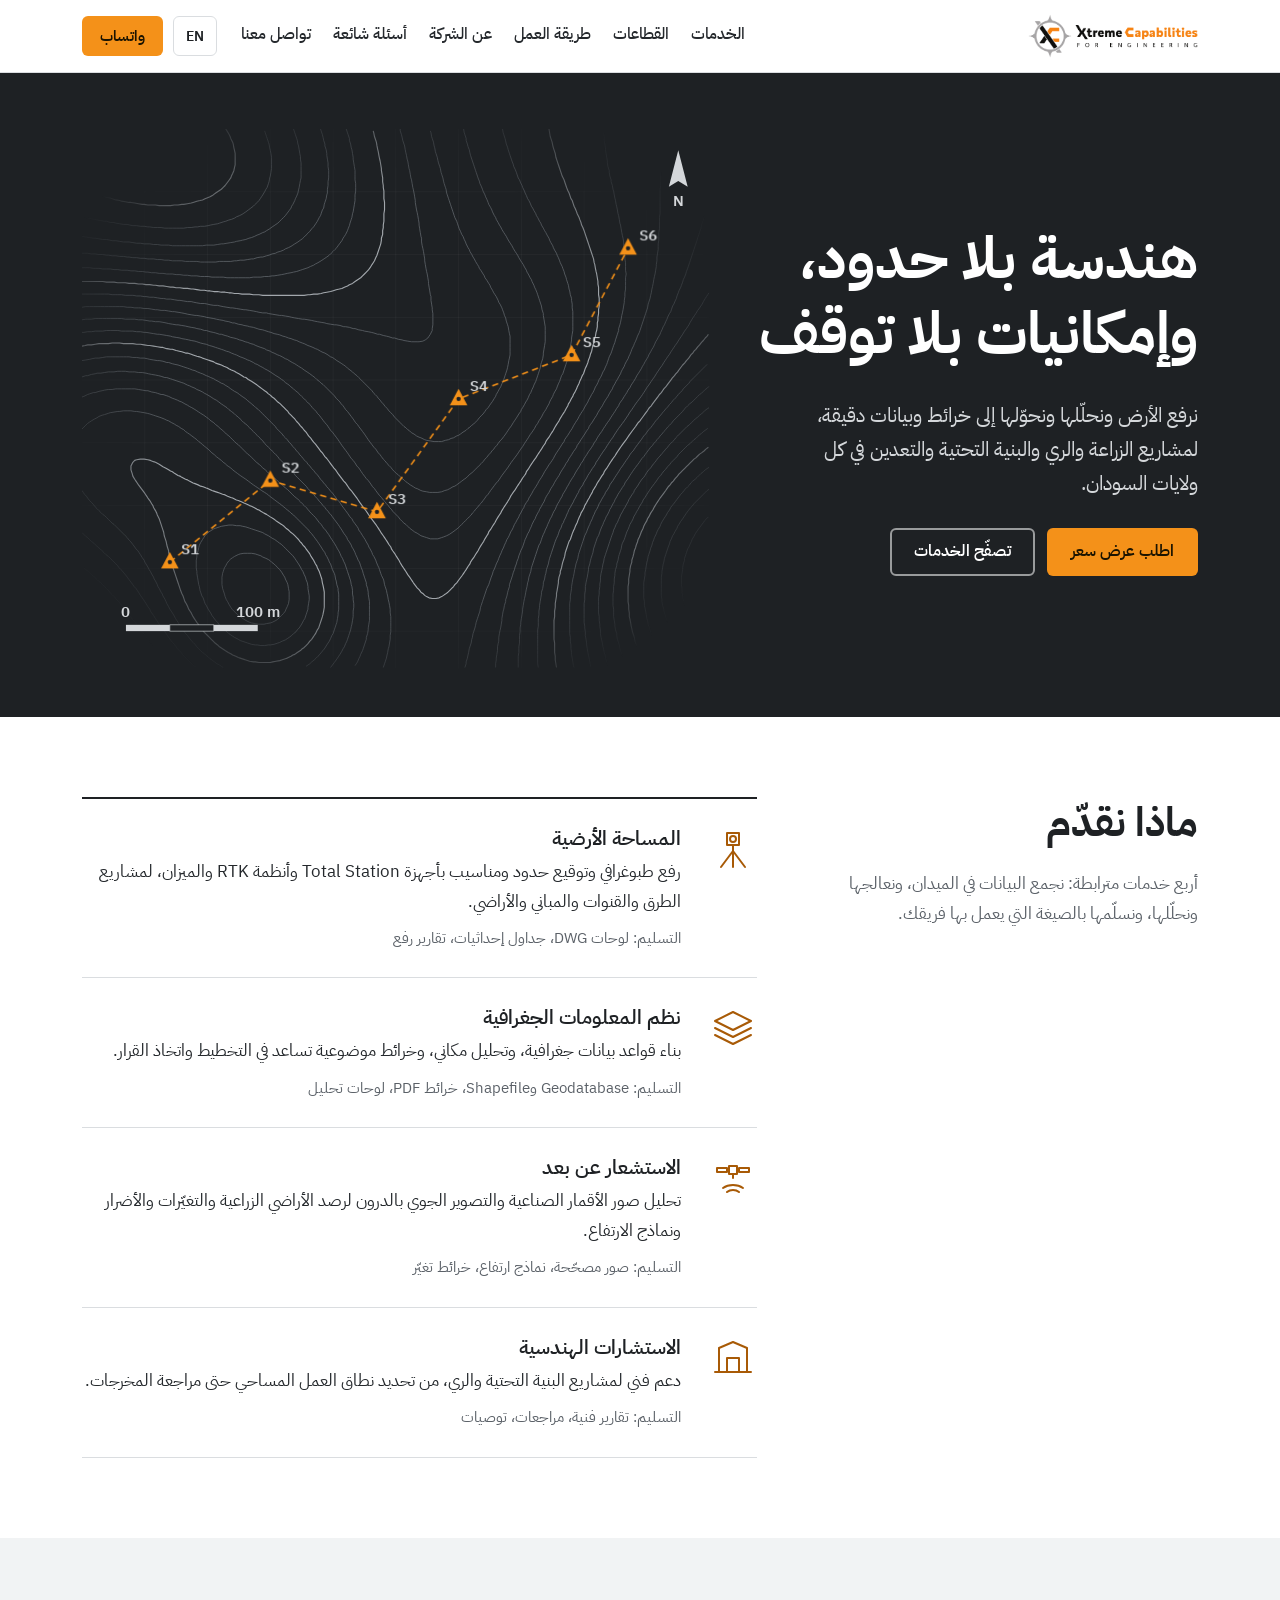
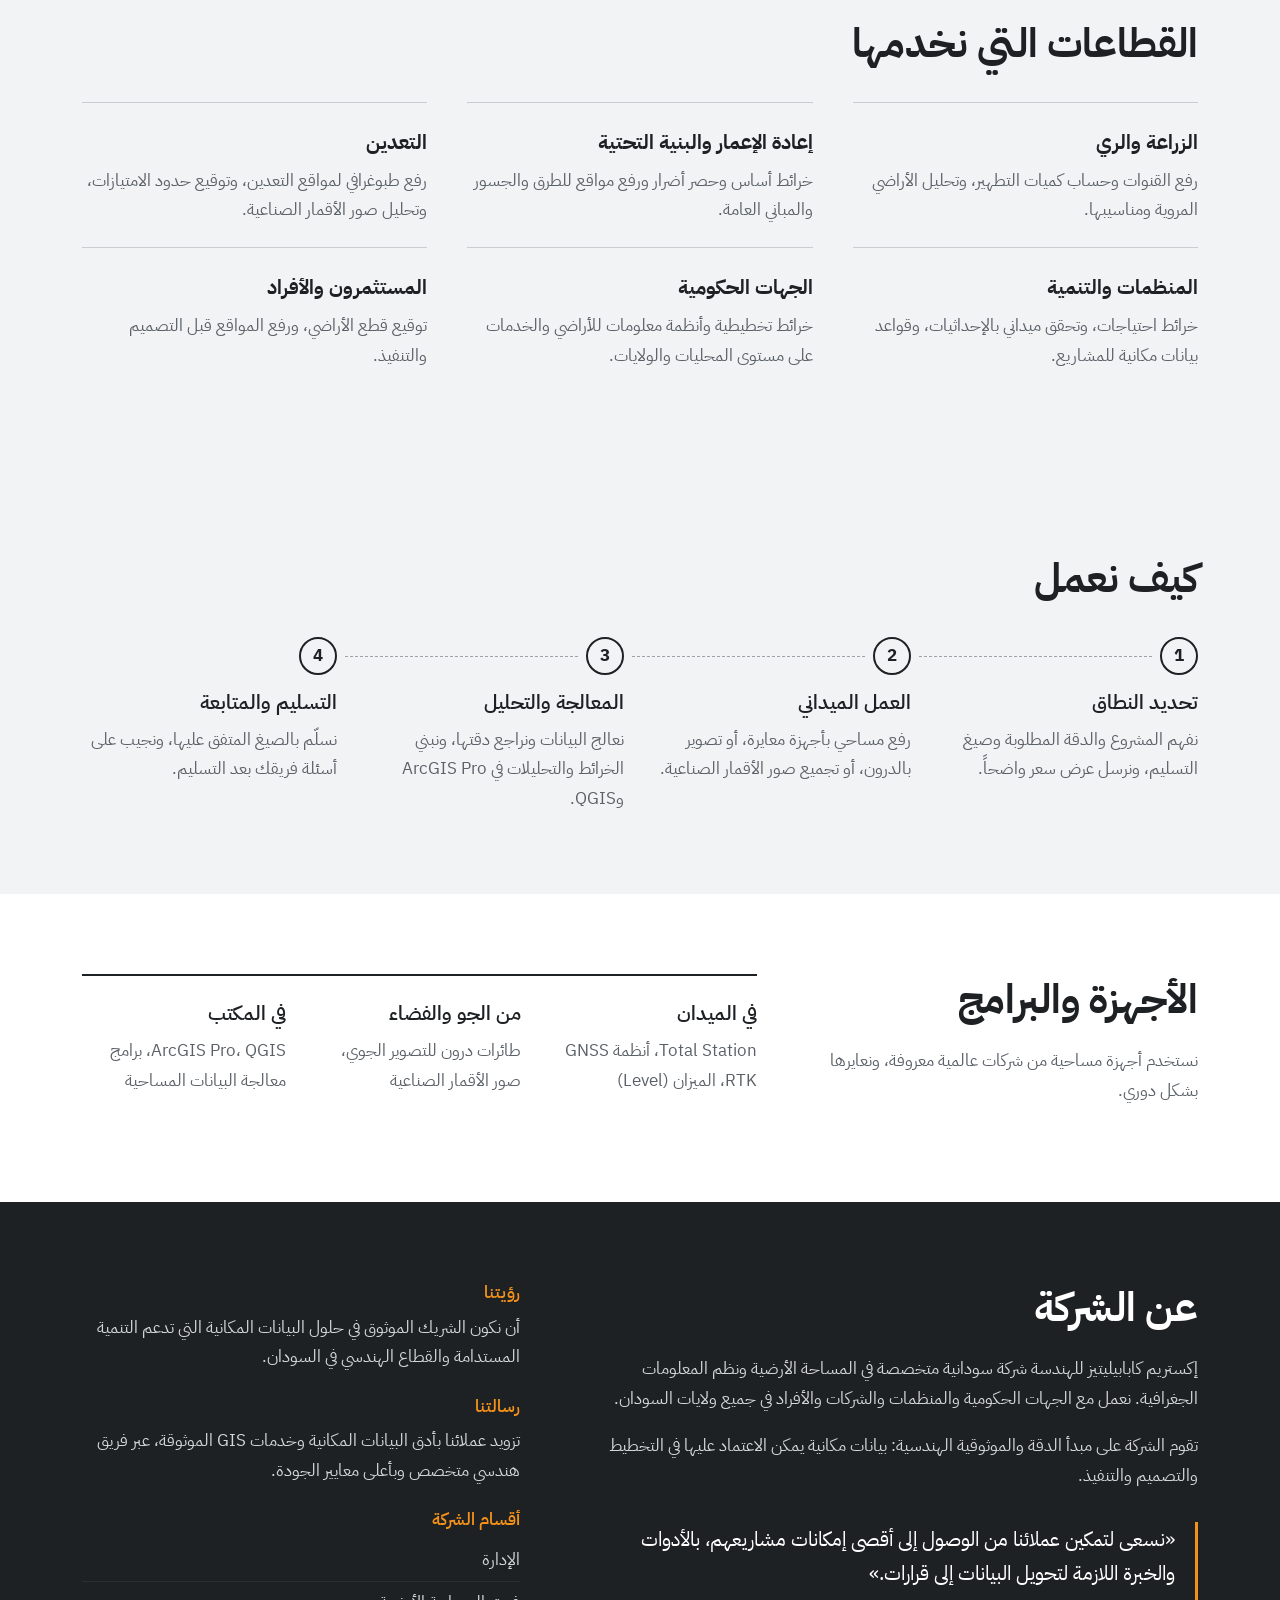
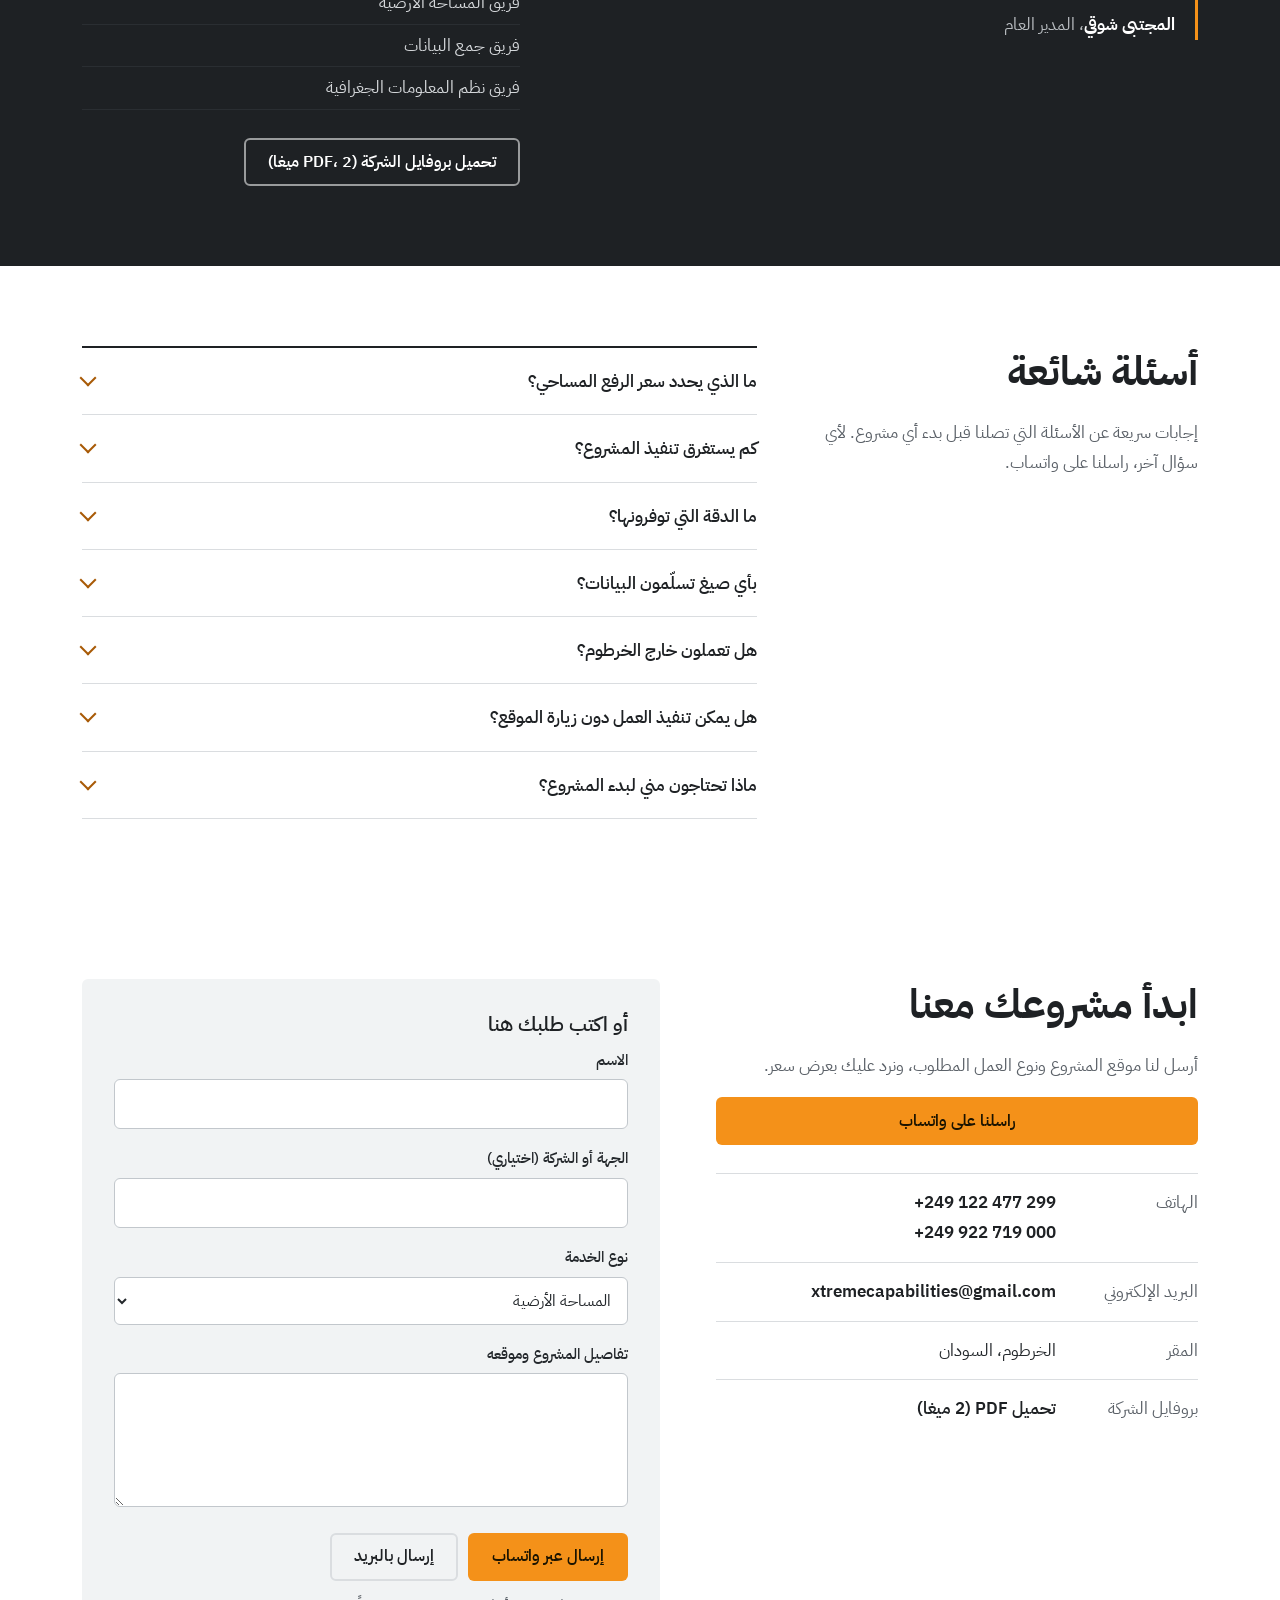
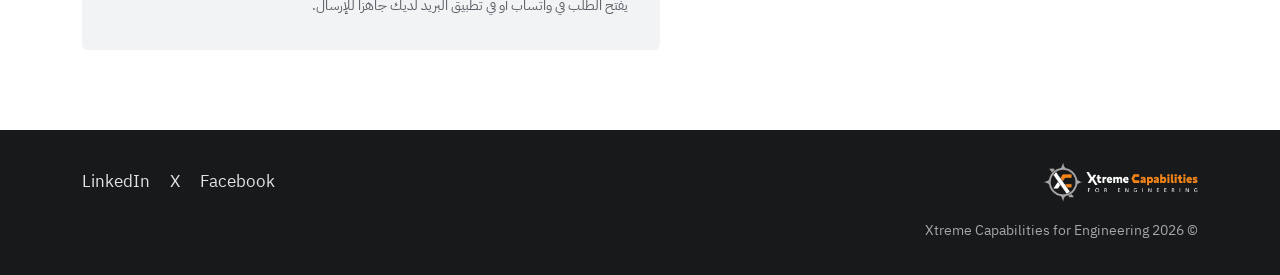
==== commit 87044c89: "Add company profile download and FAQ section - Compressed profile PDF (22 MB to 2 MB) with download " ====
--- a/index.html
+++ b/index.html
@@ -56,6 +56,7 @@
         <a href="#sectors" data-i18n="nav.sectors">القطاعات</a>
         <a href="#process" data-i18n="nav.process">طريقة العمل</a>
         <a href="#about" data-i18n="nav.about">عن الشركة</a>
+        <a href="#faq" data-i18n="nav.faq">أسئلة شائعة</a>
         <a href="#contact" data-i18n="nav.contact">تواصل معنا</a>
       </nav>
       <div class="header-actions">
@@ -249,6 +250,47 @@
             <li data-i18n="team3">فريق جمع البيانات</li>
             <li data-i18n="team4">فريق نظم المعلومات الجغرافية</li>
           </ul>
+          <a class="btn btn-ghost profile-btn" href="assets/Xtreme-Capabilities-Profile-2026.pdf" download data-i18n="profile.download">تحميل بروفايل الشركة (PDF، 2 ميغا)</a>
+        </div>
+      </div>
+    </section>
+
+    <!-- FAQ -->
+    <section class="section" id="faq">
+      <div class="wrap split">
+        <div class="split-head">
+          <h2 data-i18n="faq.title">أسئلة شائعة</h2>
+          <p data-i18n="faq.intro">إجابات سريعة عن الأسئلة التي تصلنا قبل بدء أي مشروع. لأي سؤال آخر، راسلنا على واتساب.</p>
+        </div>
+        <div class="faq">
+          <details>
+            <summary data-i18n="q1">ما الذي يحدد سعر الرفع المساحي؟</summary>
+            <p data-i18n="a1">مساحة الموقع وطبيعة الأرض، والدقة المطلوبة، ونوع المخرجات، وموقع المشروع وسهولة الوصول إليه. نرسل عرض السعر بعد أن نعرف هذه التفاصيل.</p>
+          </details>
+          <details>
+            <summary data-i18n="q2">كم يستغرق تنفيذ المشروع؟</summary>
+            <p data-i18n="a2">يعتمد على حجم العمل وموقعه. نحدد مدة العمل الميداني وموعد التسليم بوضوح في عرض السعر.</p>
+          </details>
+          <details>
+            <summary data-i18n="q3">ما الدقة التي توفرونها؟</summary>
+            <p data-i18n="a3">تختلف حسب الطريقة والجهاز: الرفع بأنظمة RTK وأجهزة Total Station يحقق دقة سنتيمترية، بينما تناسب صور الأقمار الصناعية الدراسات على مساحات واسعة. نتفق معك على الدقة المطلوبة قبل البدء.</p>
+          </details>
+          <details>
+            <summary data-i18n="q4">بأي صيغ تسلّمون البيانات؟</summary>
+            <p data-i18n="a4">لوحات DWG وDXF، وبيانات GIS بصيغ Shapefile وGeodatabase وKML، وجداول إحداثيات Excel أو CSV، وخرائط PDF للطباعة. ونسلّم بنظام الإحداثيات الذي يعمل به فريقك.</p>
+          </details>
+          <details>
+            <summary data-i18n="q5">هل تعملون خارج الخرطوم؟</summary>
+            <p data-i18n="a5">نعم، نقدّم خدماتنا في جميع ولايات السودان.</p>
+          </details>
+          <details>
+            <summary data-i18n="q6">هل يمكن تنفيذ العمل دون زيارة الموقع؟</summary>
+            <p data-i18n="a6">بعض الأعمال، مثل تحليل صور الأقمار الصناعية وإعداد الخرائط من بيانات متوفرة، تُنفَّذ عن بُعد. أما الرفع المساحي الدقيق فيحتاج إلى عمل ميداني.</p>
+          </details>
+          <details>
+            <summary data-i18n="q7">ماذا تحتاجون مني لبدء المشروع؟</summary>
+            <p data-i18n="a7">موقع المشروع (إحداثيات أو رابط خريطة أو وصف)، ونوع العمل المطلوب، والمخرجات التي تحتاجها، وأي مخططات أو مستندات متوفرة لديك.</p>
+          </details>
         </div>
       </div>
     </section>
@@ -264,6 +306,7 @@
             <div><dt data-i18n="c.phone">الهاتف</dt><dd><a href="tel:+249122477299" dir="ltr">+249 122 477 299</a><br><a href="tel:+249922719000" dir="ltr">+249 922 719 000</a></dd></div>
             <div><dt data-i18n="c.email">البريد الإلكتروني</dt><dd><a href="mailto:xtremecapabilities@gmail.com">xtremecapabilities@gmail.com</a></dd></div>
             <div><dt data-i18n="c.office">المقر</dt><dd data-i18n="c.city">الخرطوم، السودان</dd></div>
+            <div><dt data-i18n="c.profile">بروفايل الشركة</dt><dd><a href="assets/Xtreme-Capabilities-Profile-2026.pdf" download data-i18n="c.profile_link">تحميل PDF (2 ميغا)</a></dd></div>
           </dl>
         </div>
         <form class="contact-form" id="contact-form" novalidate>
--- a/styles.css
+++ b/styles.css
@@ -242,3 +242,23 @@
 /* English mode */
 html[lang="en"] body { line-height: 1.65; }
 html[lang="en"] .hero h1 { letter-spacing: -.01em; font-size: clamp(2.1rem, 1.4rem + 2.2vw, 3.1rem); }
+
+/* FAQ: native disclosure, ruled like the services list */
+.faq { border-top: 2px solid var(--graphite); }
+.faq details { border-bottom: 1px solid var(--line); }
+.faq summary {
+  list-style: none; cursor: pointer; display: flex; justify-content: space-between; align-items: center; gap: 16px;
+  padding: 18px 0; font-weight: 600; font-size: 1.08rem; color: var(--graphite);
+}
+.faq summary::-webkit-details-marker { display: none; }
+.faq summary::after {
+  content: ""; flex: none; width: 12px; height: 12px;
+  border-right: 2px solid var(--orange-ink); border-bottom: 2px solid var(--orange-ink);
+  transform: rotate(45deg); transition: transform .2s; margin-top: -6px;
+}
+.faq details[open] summary::after { transform: rotate(-135deg); margin-top: 6px; }
+.faq summary:hover { color: var(--orange-ink); }
+.faq details p { margin: 0 0 18px; color: var(--muted); max-width: 64ch; }
+@media (prefers-reduced-motion: reduce) { .faq summary::after { transition: none; } }
+
+.profile-btn { margin-top: 28px; }
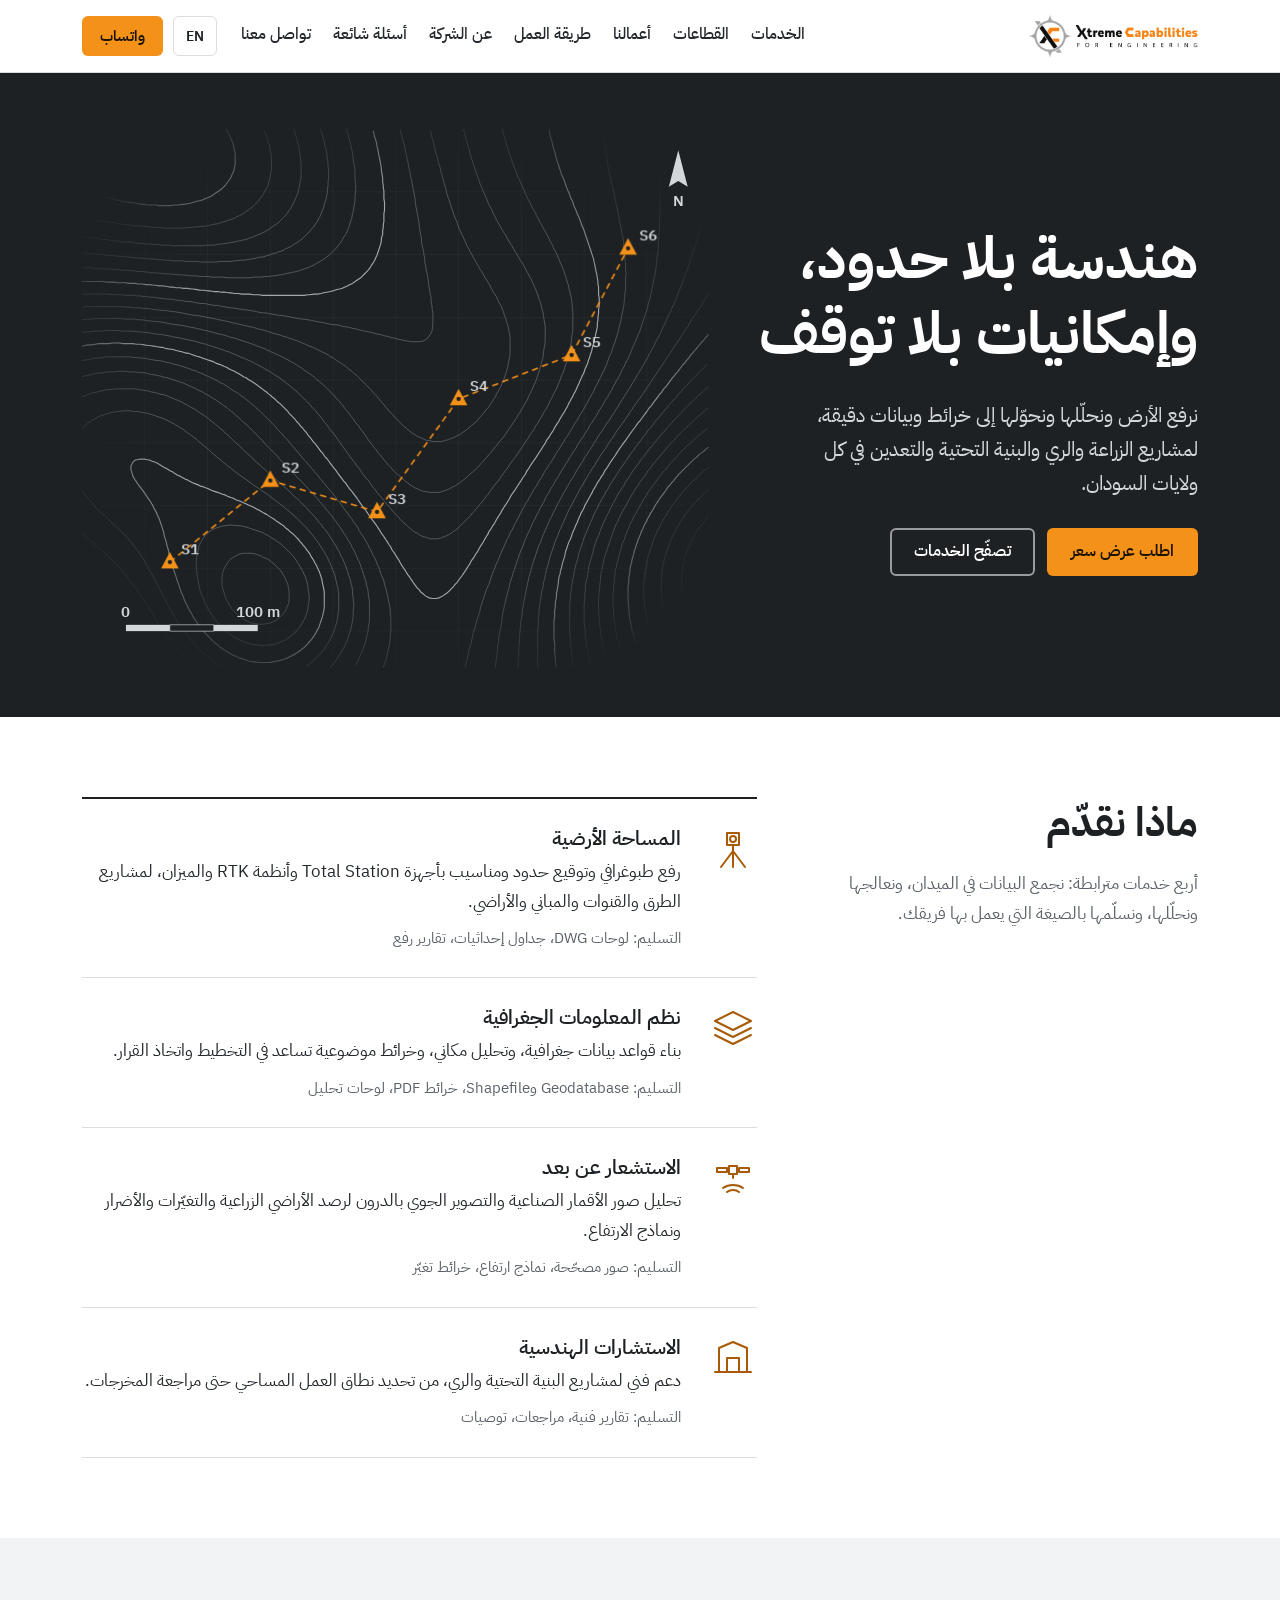
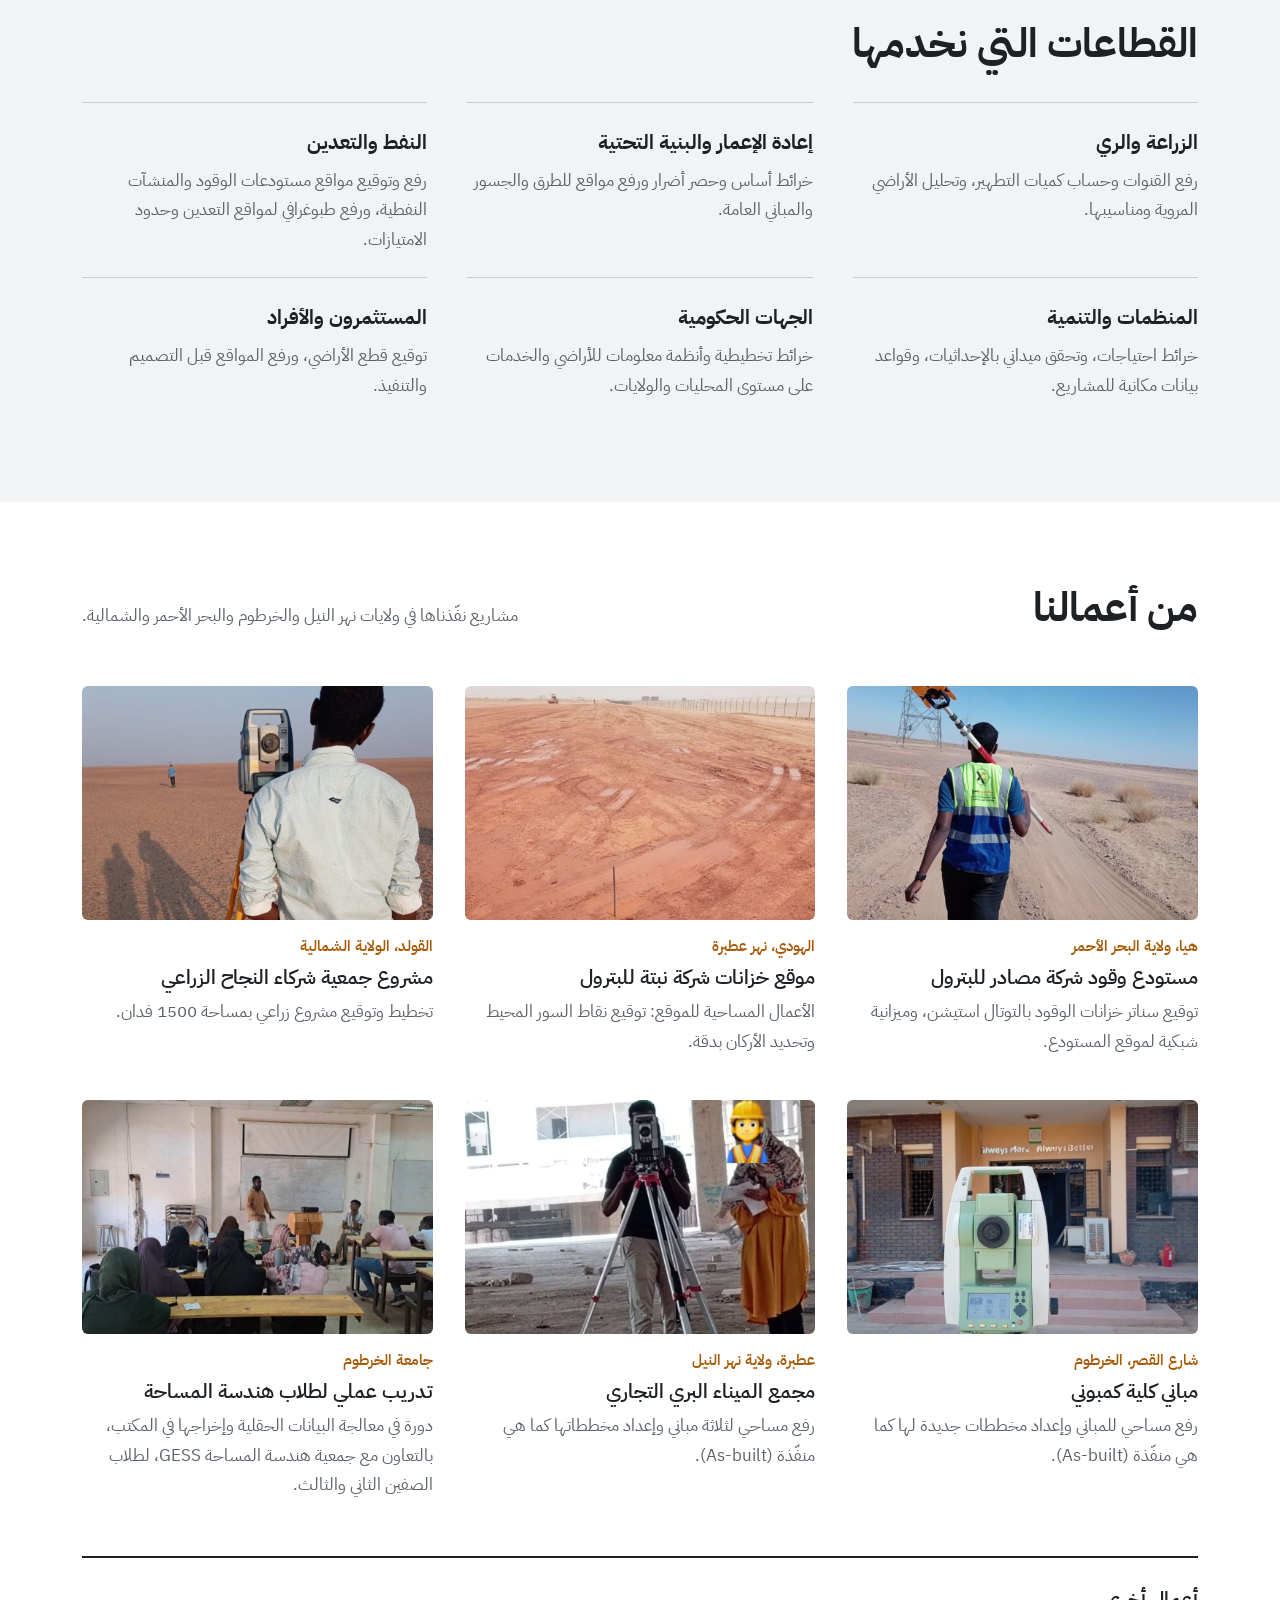
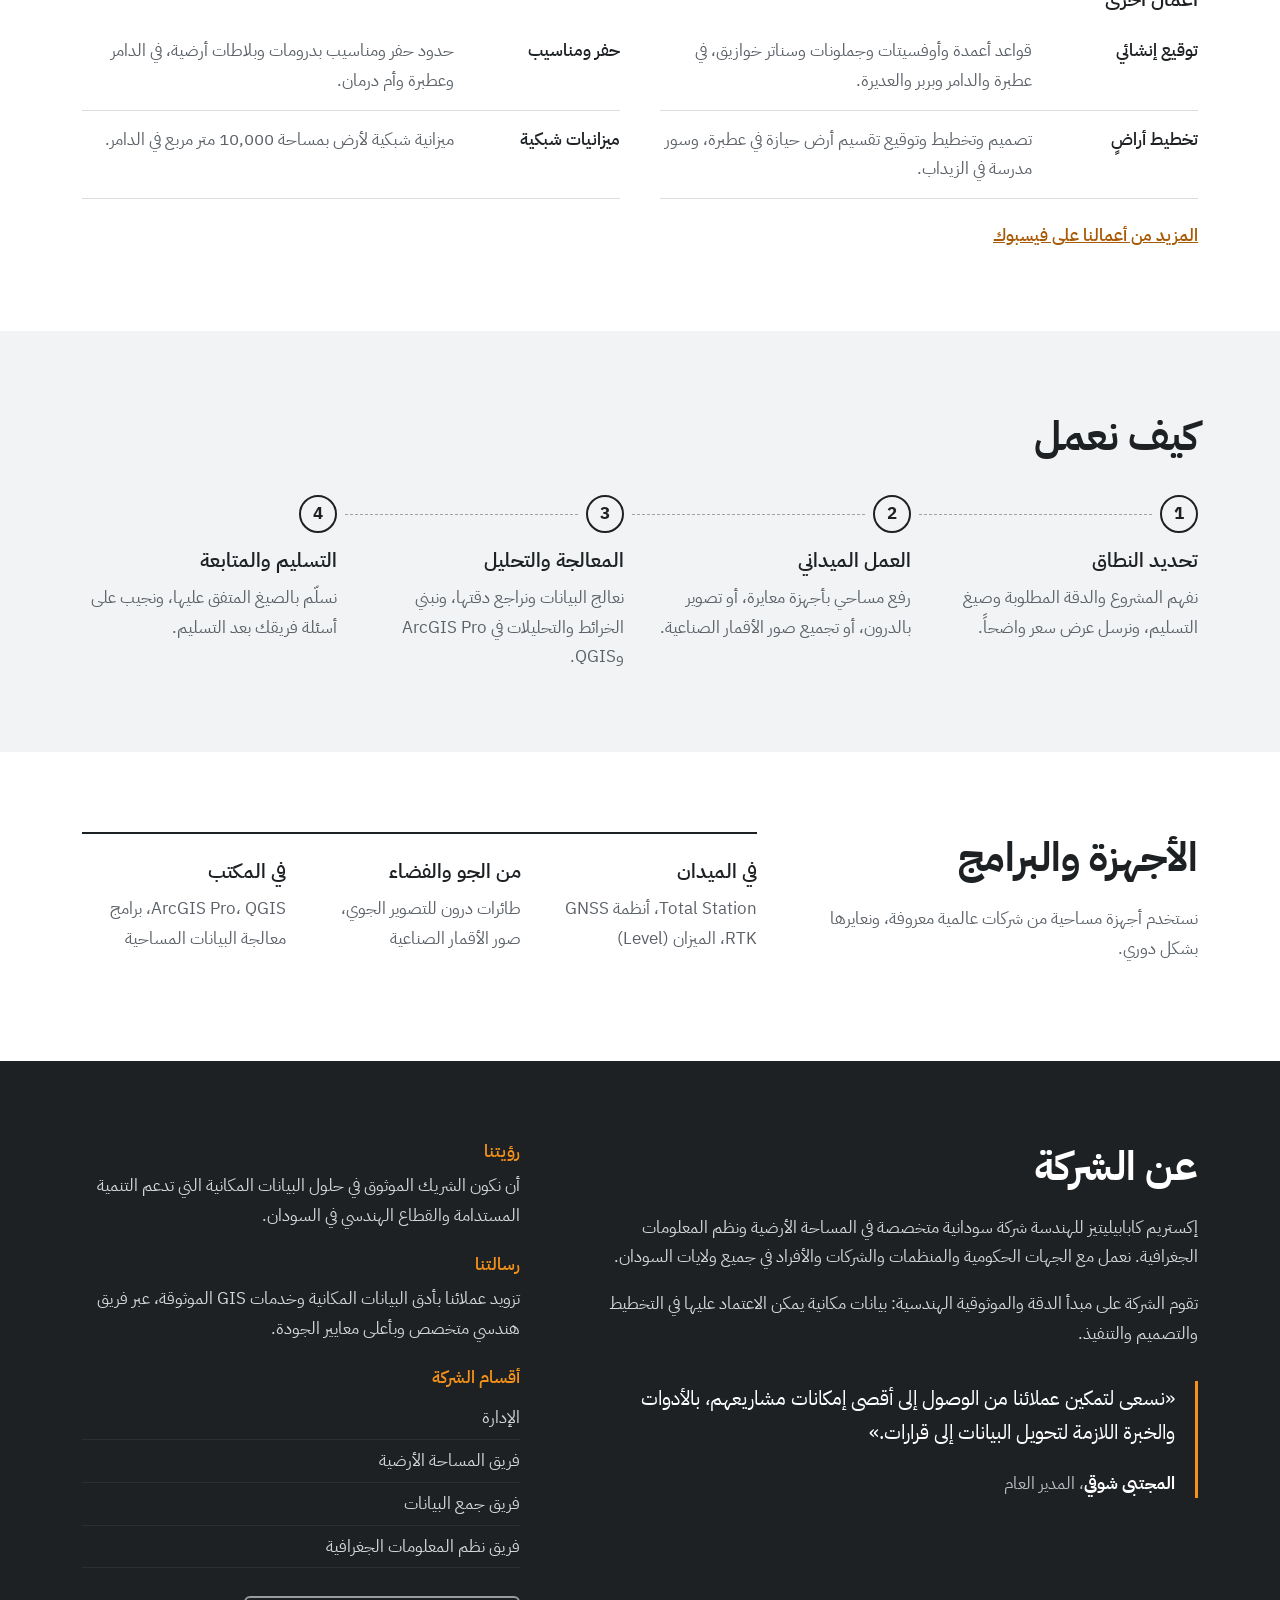
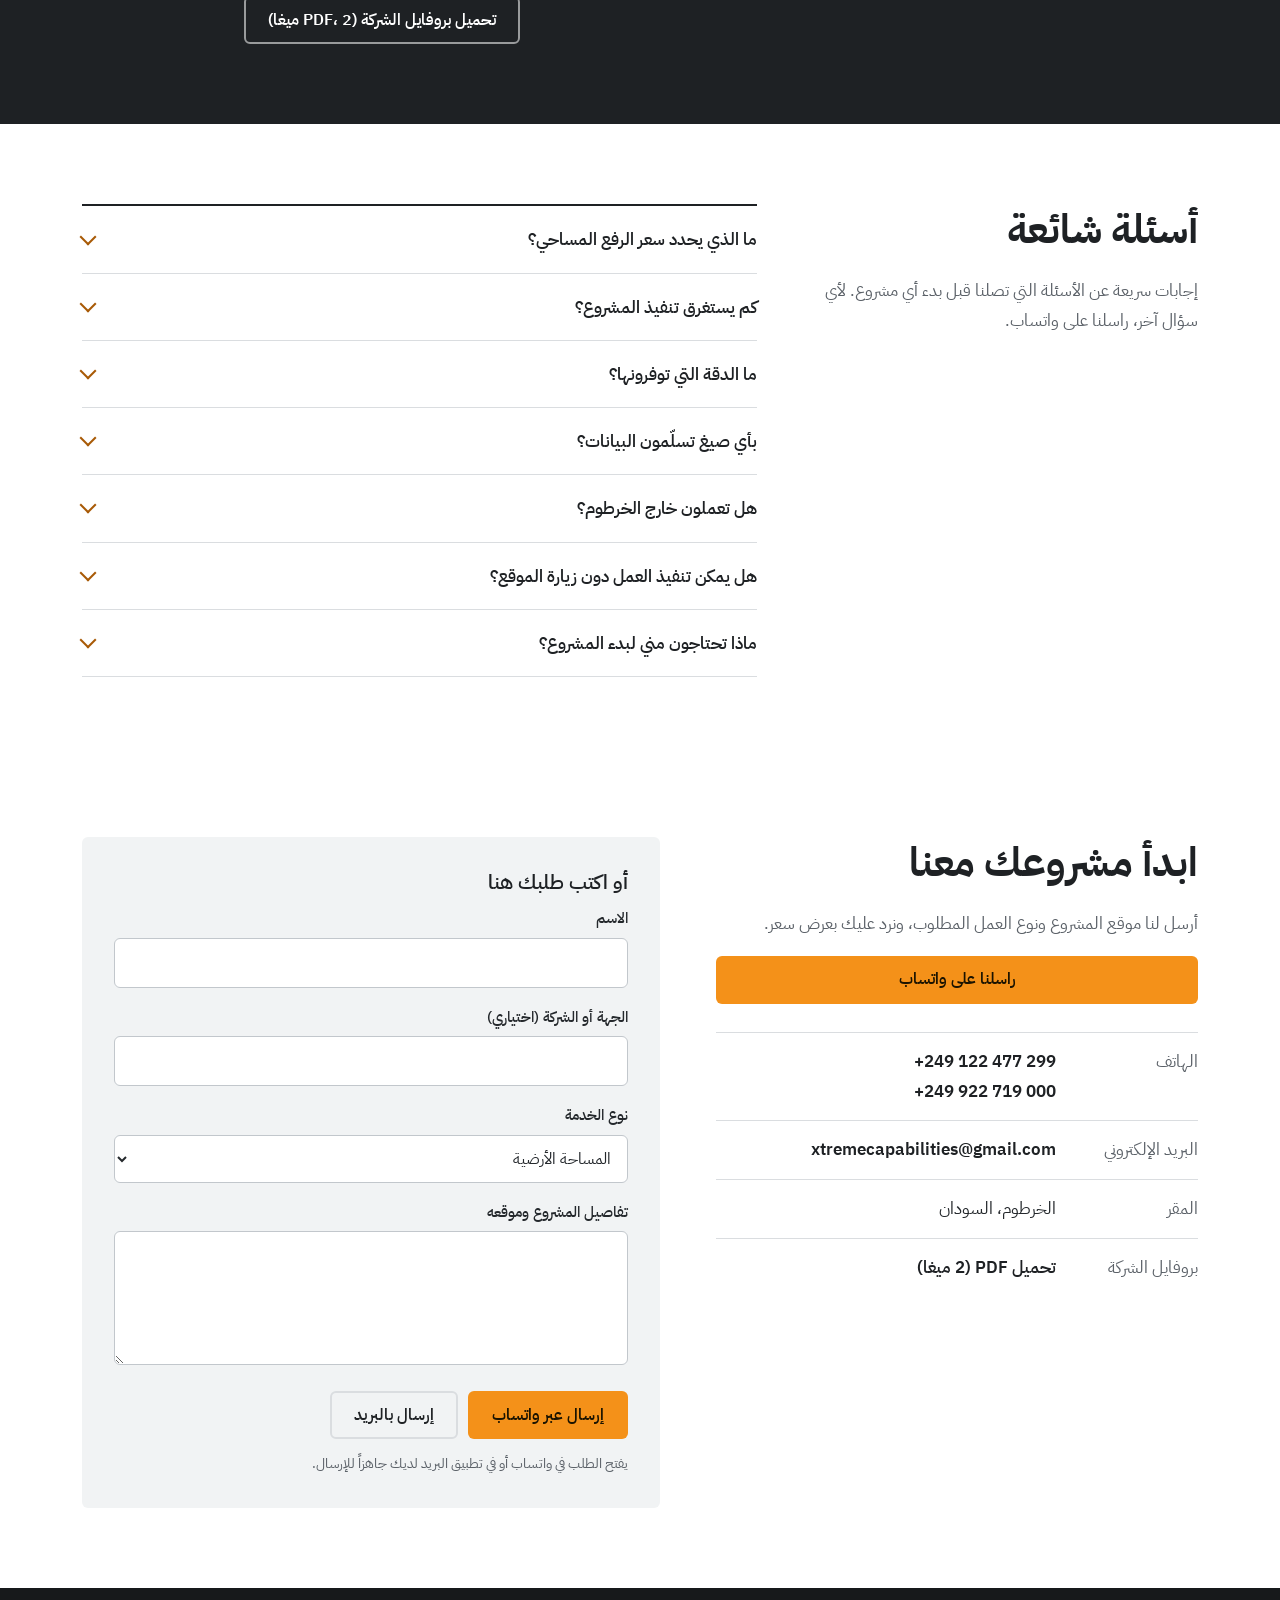
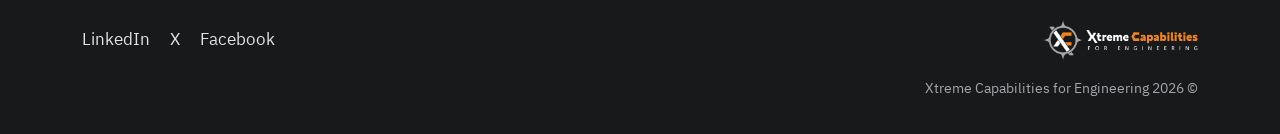
==== commit 5992161b: "Add real projects section from the company's Facebook posts - Six featured projects with photos (fra" ====
--- a/index.html
+++ b/index.html
@@ -54,6 +54,7 @@
       <nav class="nav" id="nav" aria-label="القائمة الرئيسية">
         <a href="#services" data-i18n="nav.services">الخدمات</a>
         <a href="#sectors" data-i18n="nav.sectors">القطاعات</a>
+        <a href="#work" data-i18n="nav.work">أعمالنا</a>
         <a href="#process" data-i18n="nav.process">طريقة العمل</a>
         <a href="#about" data-i18n="nav.about">عن الشركة</a>
         <a href="#faq" data-i18n="nav.faq">أسئلة شائعة</a>
@@ -190,11 +191,70 @@
         <dl class="sectors">
           <div><dt data-i18n="sec1.t">الزراعة والري</dt><dd data-i18n="sec1.d">رفع القنوات وحساب كميات التطهير، وتحليل الأراضي المروية ومناسيبها.</dd></div>
           <div><dt data-i18n="sec2.t">إعادة الإعمار والبنية التحتية</dt><dd data-i18n="sec2.d">خرائط أساس وحصر أضرار ورفع مواقع للطرق والجسور والمباني العامة.</dd></div>
-          <div><dt data-i18n="sec3.t">التعدين</dt><dd data-i18n="sec3.d">رفع طبوغرافي لمواقع التعدين، وتوقيع حدود الامتيازات، وتحليل صور الأقمار الصناعية.</dd></div>
+          <div><dt data-i18n="sec3.t">النفط والتعدين</dt><dd data-i18n="sec3.d">رفع وتوقيع مواقع مستودعات الوقود والمنشآت النفطية، ورفع طبوغرافي لمواقع التعدين وحدود الامتيازات.</dd></div>
           <div><dt data-i18n="sec4.t">المنظمات والتنمية</dt><dd data-i18n="sec4.d">خرائط احتياجات، وتحقق ميداني بالإحداثيات، وقواعد بيانات مكانية للمشاريع.</dd></div>
           <div><dt data-i18n="sec5.t">الجهات الحكومية</dt><dd data-i18n="sec5.d">خرائط تخطيطية وأنظمة معلومات للأراضي والخدمات على مستوى المحليات والولايات.</dd></div>
           <div><dt data-i18n="sec6.t">المستثمرون والأفراد</dt><dd data-i18n="sec6.d">توقيع قطع الأراضي، ورفع المواقع قبل التصميم والتنفيذ.</dd></div>
         </dl>
+      </div>
+    </section>
+
+    <!-- Projects (from the company's own posts) -->
+    <section class="section" id="work">
+      <div class="wrap">
+        <div class="work-head">
+          <h2 data-i18n="work.title">من أعمالنا</h2>
+          <p data-i18n="work.intro">مشاريع نفّذناها في ولايات نهر النيل والخرطوم والبحر الأحمر والشمالية.</p>
+        </div>
+        <ul class="projects">
+          <li class="project">
+            <img src="assets/projects/masader-haya.jpg" alt="مسّاح يحمل عاكس التوتال استيشن في موقع مستودع الوقود بهيا" data-i18n-alt="pj1.alt" width="960" height="640" loading="lazy">
+            <p class="pj-place" data-i18n="pj1.place">هيا، ولاية البحر الأحمر</p>
+            <h3 data-i18n="pj1.t">مستودع وقود شركة مصادر للبترول</h3>
+            <p data-i18n="pj1.d">توقيع سناتر خزانات الوقود بالتوتال استيشن، وميزانية شبكية لموقع المستودع.</p>
+          </li>
+          <li class="project">
+            <img src="assets/projects/natba-hudi.jpg" alt="موقع خزانات شركة نبتة للبترول بعد توقيع النقاط" data-i18n-alt="pj2.alt" width="960" height="640" loading="lazy">
+            <p class="pj-place" data-i18n="pj2.place">الهودي، نهر عطبرة</p>
+            <h3 data-i18n="pj2.t">موقع خزانات شركة نبتة للبترول</h3>
+            <p data-i18n="pj2.d">الأعمال المساحية للموقع: توقيع نقاط السور المحيط وتحديد الأركان بدقة.</p>
+          </li>
+          <li class="project">
+            <img src="assets/projects/agri-golid.jpg" alt="مسّاح خلف جهاز التوتال استيشن في أرض المشروع الزراعي" data-i18n-alt="pj3.alt" width="960" height="640" loading="lazy">
+            <p class="pj-place" data-i18n="pj3.place">القولد، الولاية الشمالية</p>
+            <h3 data-i18n="pj3.t">مشروع جمعية شركاء النجاح الزراعي</h3>
+            <p data-i18n="pj3.d">تخطيط وتوقيع مشروع زراعي بمساحة 1500 فدان.</p>
+          </li>
+          <li class="project">
+            <img src="assets/projects/comboni-asbuilt.jpg" alt="جهاز توتال استيشن أمام أحد مباني الكلية" data-i18n-alt="pj4.alt" width="960" height="640" loading="lazy">
+            <p class="pj-place" data-i18n="pj4.place">شارع القصر، الخرطوم</p>
+            <h3 data-i18n="pj4.t">مباني كلية كمبوني</h3>
+            <p data-i18n="pj4.d">رفع مساحي للمباني وإعداد مخططات جديدة لها كما هي منفّذة (As-built).</p>
+          </li>
+          <li class="project">
+            <img src="assets/projects/landport-atbara.jpg" alt="فريق الرفع المساحي داخل أحد مباني المجمع" data-i18n-alt="pj5.alt" width="960" height="640" loading="lazy">
+            <p class="pj-place" data-i18n="pj5.place">عطبرة، ولاية نهر النيل</p>
+            <h3 data-i18n="pj5.t">مجمع الميناء البري التجاري</h3>
+            <p data-i18n="pj5.d">رفع مساحي لثلاثة مباني وإعداد مخططاتها كما هي منفّذة (As-built).</p>
+          </li>
+          <li class="project">
+            <img src="assets/projects/uofk-training.jpg" alt="طلاب هندسة المساحة في قاعة التدريب بجامعة الخرطوم" data-i18n-alt="pj6.alt" width="960" height="640" loading="lazy">
+            <p class="pj-place" data-i18n="pj6.place">جامعة الخرطوم</p>
+            <h3 data-i18n="pj6.t">تدريب عملي لطلاب هندسة المساحة</h3>
+            <p data-i18n="pj6.d">دورة في معالجة البيانات الحقلية وإخراجها في المكتب، بالتعاون مع جمعية هندسة المساحة GESS، لطلاب الصفين الثاني والثالث.</p>
+          </li>
+        </ul>
+
+        <div class="more-work">
+          <h3 data-i18n="more.title">أعمال أخرى</h3>
+          <dl>
+            <div><dt data-i18n="mw1.t">توقيع إنشائي</dt><dd data-i18n="mw1.d">قواعد أعمدة وأوفسيتات وجملونات وسناتر خوازيق، في عطبرة والدامر وبربر والعديرة.</dd></div>
+            <div><dt data-i18n="mw2.t">حفر ومناسيب</dt><dd data-i18n="mw2.d">حدود حفر ومناسيب بدرومات وبلاطات أرضية، في الدامر وعطبرة وأم درمان.</dd></div>
+            <div><dt data-i18n="mw3.t">تخطيط أراضٍ</dt><dd data-i18n="mw3.d">تصميم وتخطيط وتوقيع تقسيم أرض حيازة في عطبرة، وسور مدرسة في الزيداب.</dd></div>
+            <div><dt data-i18n="mw4.t">ميزانيات شبكية</dt><dd data-i18n="mw4.d">ميزانية شبكية لأرض بمساحة 10,000 متر مربع في الدامر.</dd></div>
+          </dl>
+          <a class="fb-link" href="https://www.facebook.com/profile.php?id=61582102854214" target="_blank" rel="noopener" data-i18n="more.fb">المزيد من أعمالنا على فيسبوك</a>
+        </div>
       </div>
     </section>
 
--- a/styles.css
+++ b/styles.css
@@ -262,3 +262,23 @@
 @media (prefers-reduced-motion: reduce) { .faq summary::after { transition: none; } }
 
 .profile-btn { margin-top: 28px; }
+
+/* Projects: photo-led list, text sits on the page rather than in cards */
+.work-head { display: flex; flex-wrap: wrap; align-items: baseline; justify-content: space-between; gap: 8px 32px; }
+.work-head p { color: var(--muted); margin: 0; max-width: 52ch; }
+.projects { list-style: none; margin: 32px 0 0; padding: 0; display: grid; grid-template-columns: repeat(3, minmax(0, 1fr)); gap: 44px 32px; }
+.project img { width: 100%; height: auto; aspect-ratio: 3 / 2; object-fit: cover; border-radius: var(--radius); background: var(--mist); }
+.pj-place { margin: 14px 0 4px; color: var(--orange-ink); font-weight: 600; font-size: .92rem; }
+.project h3 { margin-bottom: .35em; }
+.project p:last-child { color: var(--muted); margin: 0; }
+@media (max-width: 960px) { .projects { grid-template-columns: repeat(2, minmax(0, 1fr)); } }
+@media (max-width: 600px) { .projects { grid-template-columns: 1fr; gap: 36px; } }
+
+.more-work { margin-top: 56px; padding-top: 28px; border-top: 2px solid var(--graphite); }
+.more-work dl { display: grid; grid-template-columns: repeat(2, minmax(0, 1fr)); gap: 0 40px; margin: 8px 0 0; }
+.more-work dl > div { display: grid; grid-template-columns: 150px 1fr; gap: 16px; padding: 14px 0; border-bottom: 1px solid var(--line); }
+.more-work dt { font-weight: 600; color: var(--graphite); }
+.more-work dd { margin: 0; color: var(--muted); }
+.fb-link { display: inline-block; margin-top: 22px; font-weight: 600; }
+@media (max-width: 860px) { .more-work dl { grid-template-columns: 1fr; } }
+@media (max-width: 480px) { .more-work dl > div { grid-template-columns: 1fr; gap: 2px; } }
